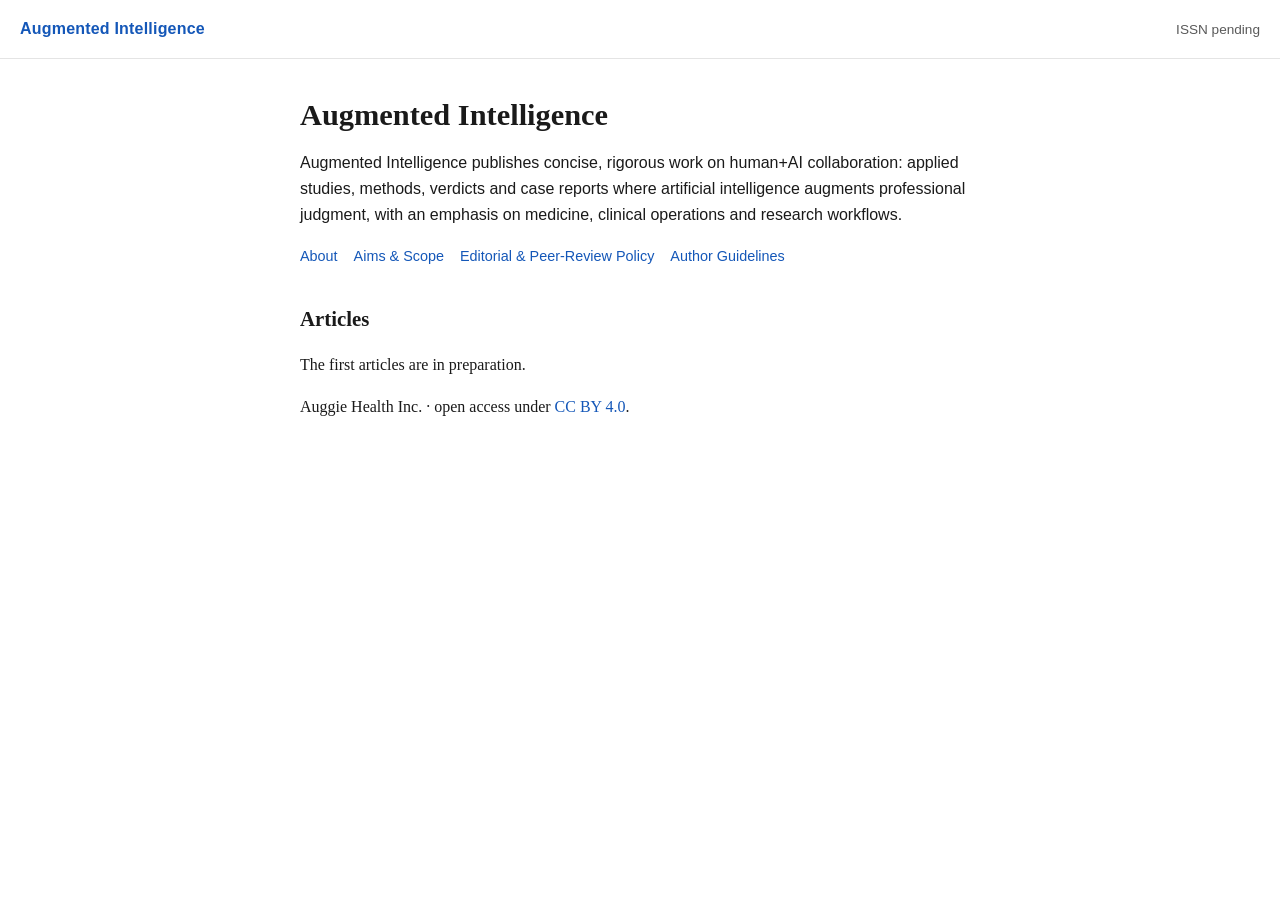
==== index.html @ 5a46a071 "feat: publish journal shell (homepage + policy pages) Co-Authored-By: Claude Opus 4.8 <noreply@anthr" ====
<!doctype html>
<html lang="en">
<head>
<meta charset="utf-8">
<meta name="viewport" content="width=device-width, initial-scale=1">
<title>Augmented Intelligence</title>
<link rel="stylesheet" href="/assets/style.css">
</head>
<body>
<header class="site">
  <a href="/">Augmented Intelligence</a>
  <span class="issn">ISSN pending</span>
</header>
<main class="home">
  <h1>Augmented Intelligence</h1>
  <p class="tagline">Augmented Intelligence publishes concise, rigorous work on human+AI collaboration: applied studies, methods, verdicts and case reports where artificial intelligence augments professional judgment, with an emphasis on medicine, clinical operations and research workflows.</p>
  <nav class="pages">
    <a href="/about.html">About</a>
    <a href="/aims-and-scope.html">Aims &amp; Scope</a>
    <a href="/editorial-policy.html">Editorial &amp; Peer-Review Policy</a>
    <a href="/author-guidelines.html">Author Guidelines</a>
  </nav>
  <section class="issue">
    <h2>Articles</h2>
    
    <p class="forthcoming">The first articles are in preparation.</p>
    
  </section>
  <footer class="site-footer">
    <p>Auggie Health Inc. · open access under
      <a href="https://creativecommons.org/licenses/by/4.0/">CC BY 4.0</a>.</p>
  </footer>
</main>
</body>
</html>
---- assets/style.css ----
:root{--ink:#1a1a1a;--muted:#5a5a5a;--rule:#e4e4e4;--link:#1457b8;--bg:#fff}
*{box-sizing:border-box}
body{margin:0;background:var(--bg);color:var(--ink);
  font:16px/1.65 Georgia,"Times New Roman",serif;-webkit-font-smoothing:antialiased}
a{color:var(--link);text-decoration:none}a:hover{text-decoration:underline}
header.site{display:flex;justify-content:space-between;align-items:baseline;
  gap:1rem;padding:1rem 1.25rem;border-bottom:1px solid var(--rule);
  font-family:-apple-system,Segoe UI,Roboto,sans-serif}
header.site a{font-weight:700;letter-spacing:.2px}
header.site .issn{color:var(--muted);font-size:.85rem}
main{max-width:720px;margin:0 auto;padding:1.5rem 1.25rem 4rem}
h1{font-size:1.9rem;line-height:1.25;margin:.4em 0 .3em}
h2{font-size:1.3rem;margin:1.6em 0 .4em}
.type,.tagline,.byline,.meta,.authors{font-family:-apple-system,Segoe UI,Roboto,sans-serif}
.type{text-transform:uppercase;letter-spacing:.08em;font-size:.72rem;color:var(--muted);margin:0}
.authors{font-size:1.02rem;color:var(--ink);margin:.2em 0}
.meta,.actions{font-size:.9rem;color:var(--muted)}
.abstract{background:#f7f7f5;border:1px solid var(--rule);border-radius:8px;padding:1rem 1.2rem}
.article-footer{margin-top:2.5rem;padding-top:1rem;border-top:1px solid var(--rule);
  font-size:.85rem;color:var(--muted);font-family:-apple-system,Segoe UI,Roboto,sans-serif}
ul.articles{list-style:none;padding:0}
ul.articles li{padding:.6rem 0;border-bottom:1px solid var(--rule)}
ul.articles .byline{display:block;font-size:.82rem;color:var(--muted)}
nav.pages{display:flex;flex-wrap:wrap;gap:1rem;font-family:-apple-system,Segoe UI,Roboto,sans-serif;
  font-size:.9rem;margin:1rem 0 2rem}
@media (max-width:480px){main{padding:1rem}h1{font-size:1.55rem}}
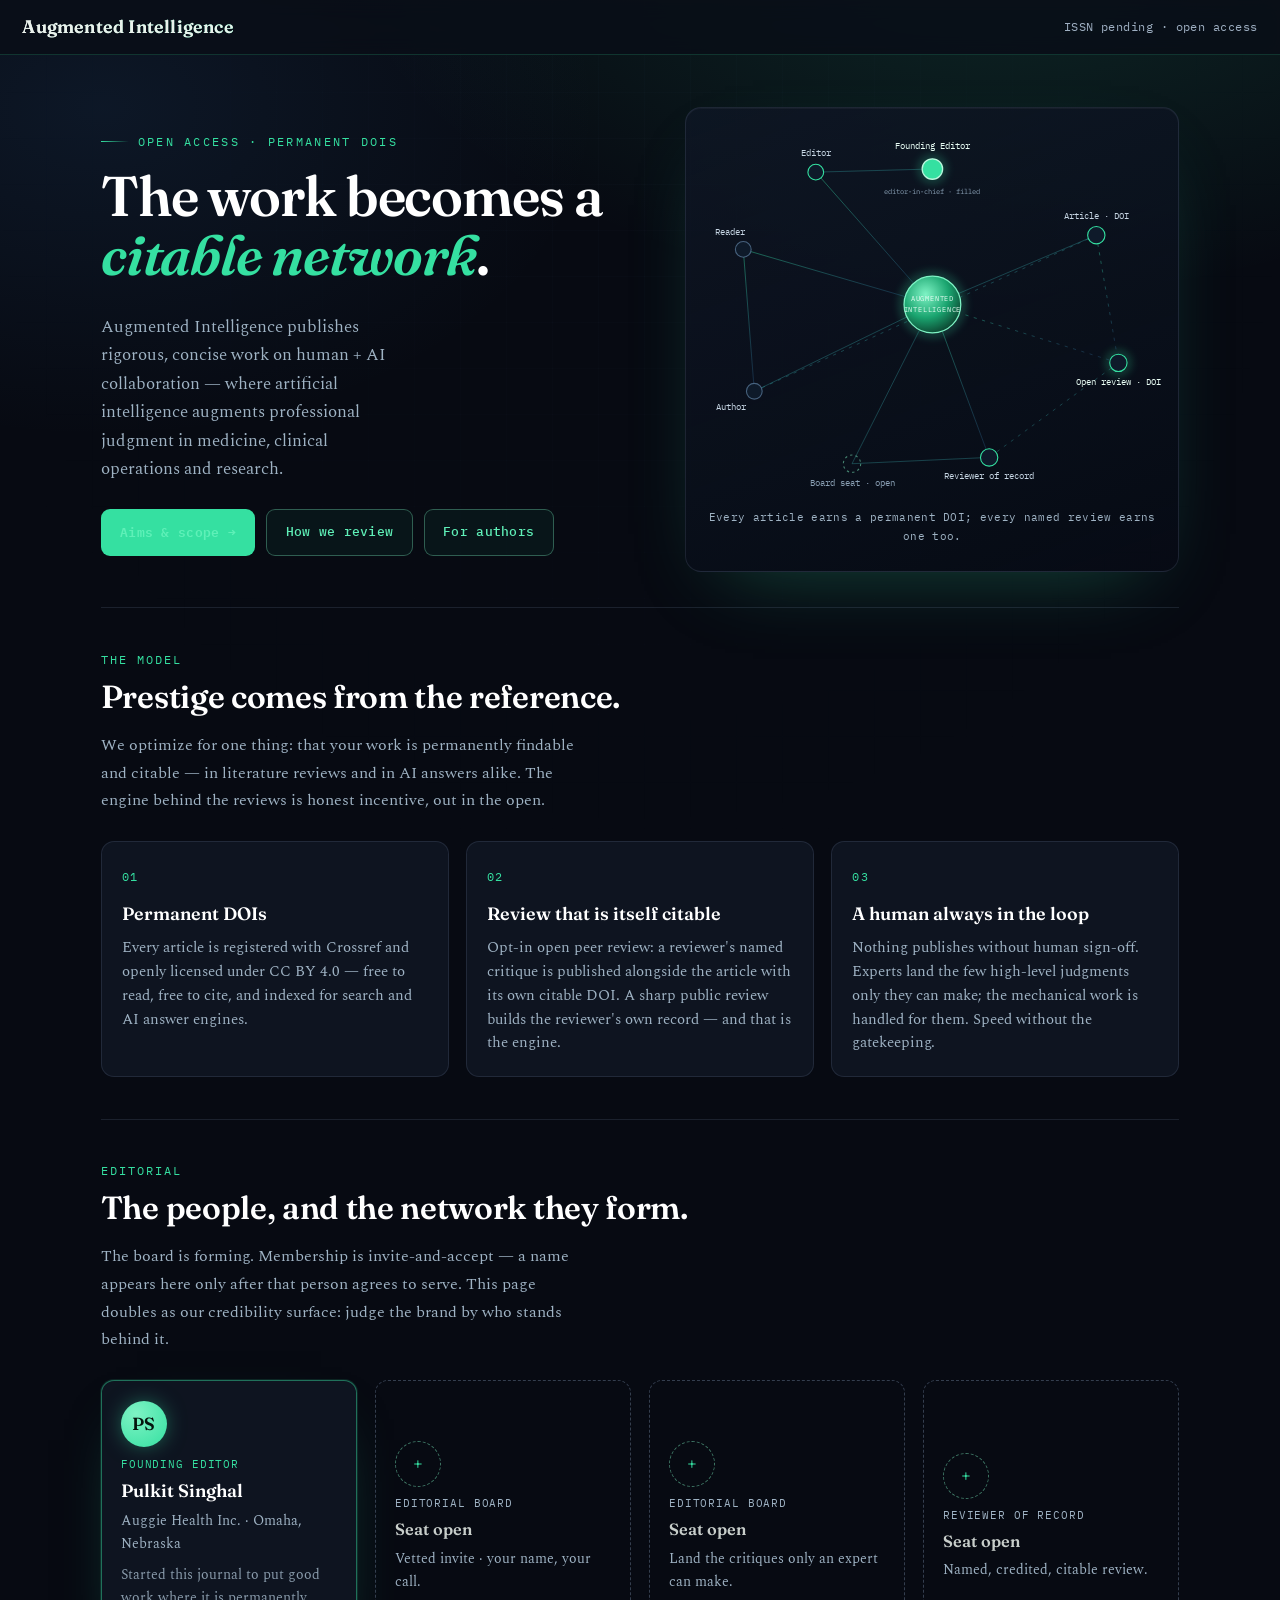
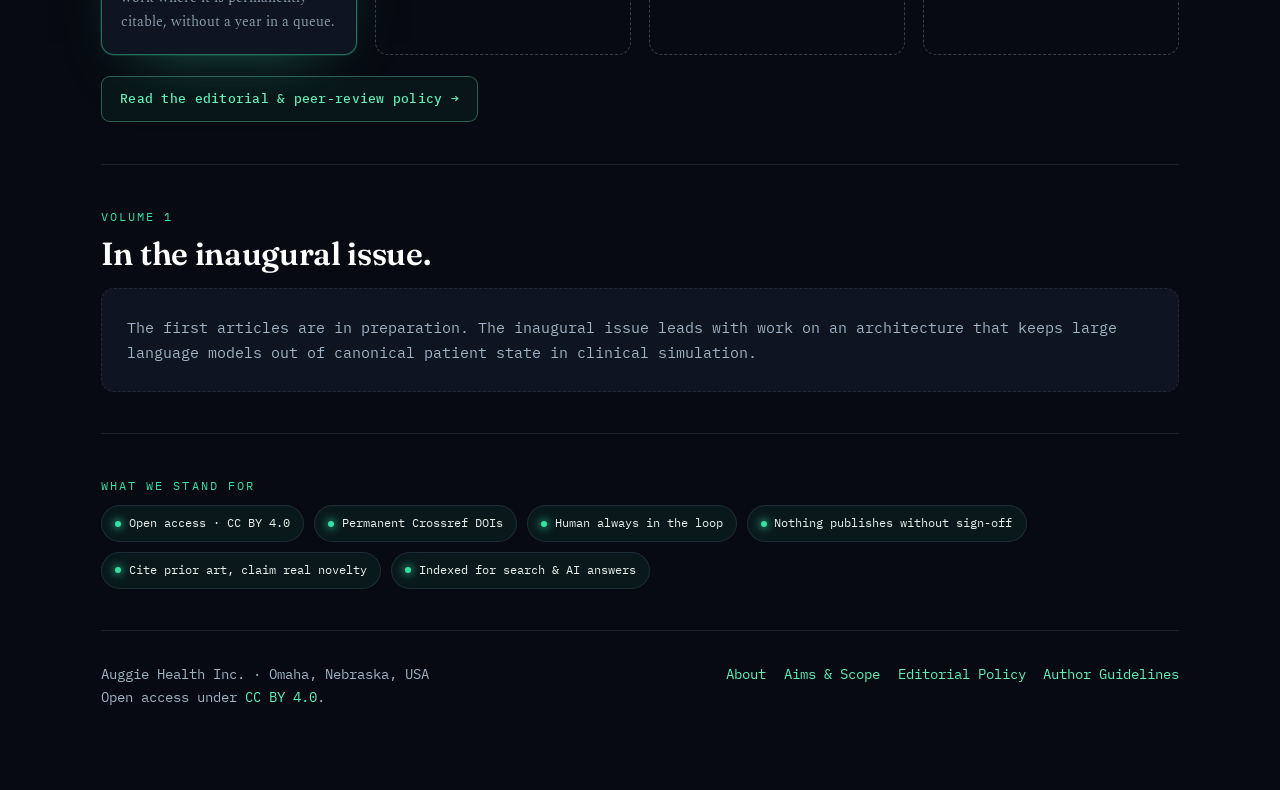
==== commit b8a0f20e: "feat(site): redesign landing with networked "neo" theme Dark, networked landing: hero + animated SVG" ====
--- a/index.html
+++ b/index.html
@@ -3,33 +3,242 @@
 <head>
 <meta charset="utf-8">
 <meta name="viewport" content="width=device-width, initial-scale=1">
-<title>Augmented Intelligence</title>
+<title>Augmented Intelligence — a journal for human + AI collaboration</title>
+<meta name="description" content="Augmented Intelligence: concise, rigorous, open-access work on how AI augments professional judgment in medicine, clinical operations and research. Permanent DOIs, open access (CC BY 4.0), a human always in the loop.">
+<link rel="canonical" href="https://auggie-health-inc.github.io/">
+
+<!-- OpenGraph / Twitter (launch is LinkedIn-first) -->
+<meta property="og:type" content="website">
+<meta property="og:site_name" content="Augmented Intelligence">
+<meta property="og:title" content="Augmented Intelligence — a journal for human + AI collaboration">
+<meta property="og:description" content="Rigorous, open-access work on human+AI collaboration. Permanent DOIs. Open peer review that is itself citable. A human always in the loop.">
+<meta property="og:url" content="https://auggie-health-inc.github.io/">
+<meta property="og:image" content="https://auggie-health-inc.github.io/assets/og-card.png">
+<meta name="twitter:card" content="summary_large_image">
+<meta name="twitter:title" content="Augmented Intelligence">
+<meta name="twitter:description" content="A journal for human + AI collaboration. Permanent DOIs, open access, open citable review.">
+<meta name="twitter:image" content="https://auggie-health-inc.github.io/assets/og-card.png">
+
+<script type="application/ld+json">
+{
+  "@context": "https://schema.org",
+  "@type": "WebSite",
+  "name": "Augmented Intelligence",
+  "url": "https://auggie-health-inc.github.io/",
+  "inLanguage": "en",
+  "publisher": {
+    "@type": "Organization",
+    "name": "Auggie Health Inc.",
+    "location": {"@type": "Place", "name": "Omaha, Nebraska, USA"}
+  },
+  "about": "Human and AI collaboration in medicine, clinical operations and research",
+  "mainEntity": {
+    "@type": "Periodical",
+    "name": "Augmented Intelligence",
+    "alternateName": "Augment. Intell.",
+    "publisher": {"@type": "Organization", "name": "Auggie Health Inc."},
+    "inLanguage": "en",
+    "license": "https://creativecommons.org/licenses/by/4.0/"
+  }
+}
+</script>
+
+<link rel="preconnect" href="https://fonts.googleapis.com">
+<link rel="preconnect" href="https://fonts.gstatic.com" crossorigin>
 <link rel="stylesheet" href="/assets/style.css">
 </head>
-<body>
+<body class="neo">
 <header class="site">
-  <a href="/">Augmented Intelligence</a>
-  <span class="issn">ISSN pending</span>
+  <a href="/" class="brand">Augmented Intelligence</a>
+  <span class="issn">ISSN pending · open access</span>
 </header>
+
 <main class="home">
-  <h1>Augmented Intelligence</h1>
-  <p class="tagline">Augmented Intelligence publishes concise, rigorous work on human+AI collaboration: applied studies, methods, verdicts and case reports where artificial intelligence augments professional judgment, with an emphasis on medicine, clinical operations and research workflows.</p>
-  <nav class="pages">
-    <a href="/about.html">About</a>
-    <a href="/aims-and-scope.html">Aims &amp; Scope</a>
-    <a href="/editorial-policy.html">Editorial &amp; Peer-Review Policy</a>
-    <a href="/author-guidelines.html">Author Guidelines</a>
-  </nav>
-  <section class="issue">
-    <h2>Articles</h2>
+
+  <!-- HERO -->
+  <section class="hero">
+    <div class="hero-copy">
+      <p class="kicker">Open access · permanent DOIs</p>
+      <h1>The work becomes a <em>citable network</em>.</h1>
+      <p class="lede">Augmented Intelligence publishes rigorous, concise work on human + AI collaboration — where artificial intelligence augments professional judgment in medicine, clinical operations and research.</p>
+      <div class="cta-row">
+        <a class="btn btn-primary" href="/aims-and-scope.html">Aims &amp; scope →</a>
+        <a class="btn btn-ghost" href="/editorial-policy.html">How we review</a>
+        <a class="btn btn-ghost" href="/author-guidelines.html">For authors</a>
+      </div>
+    </div>
+
+    <div class="graph-wrap">
+      <svg viewBox="0 0 600 480" role="img" aria-labelledby="gt gd" preserveAspectRatio="xMidYMid meet">
+        <title id="gt">The journal as a citable network</title>
+        <desc id="gd">A central journal node connects authors, editors, readers, articles with permanent DOIs, and named open reviews that are themselves citable. The editor-in-chief seat is filled; editorial board seats are open.</desc>
+        <defs>
+          <radialGradient id="hubGrad" cx="38%" cy="32%" r="75%">
+            <stop offset="0%" stop-color="#7ef3c4"/>
+            <stop offset="55%" stop-color="#1aa46f"/>
+            <stop offset="100%" stop-color="#0b3b2a"/>
+          </radialGradient>
+          <linearGradient id="edgeGrad" x1="0" y1="0" x2="1" y2="1">
+            <stop offset="0%" stop-color="#35e0a1" stop-opacity=".9"/>
+            <stop offset="100%" stop-color="#3878bd" stop-opacity=".5"/>
+          </linearGradient>
+          <filter id="soft" x="-60%" y="-60%" width="220%" height="220%">
+            <feGaussianBlur stdDeviation="5"/>
+          </filter>
+        </defs>
+
+        <!-- edges -->
+        <g>
+          <path class="net-edge" d="M300,238 L300,66"/>
+          <path class="net-edge" d="M300,238 L152,70"/>
+          <path class="net-edge" d="M300,238 L60,168"/>
+          <path class="net-edge" d="M300,238 L74,348"/>
+          <path class="net-edge" d="M300,238 L198,440"/>
+          <path class="net-edge" d="M300,238 L372,432"/>
+          <path class="net-edge flow" d="M300,238 L536,312"/>
+          <path class="net-edge" d="M300,238 L508,150"/>
+          <!-- cross links -->
+          <path class="net-edge" d="M152,70 L300,66"/>
+          <path class="net-edge" d="M60,168 L74,348"/>
+          <path class="net-edge flow" d="M74,348 L508,150"/>
+          <path class="net-edge flow" d="M508,150 L536,312"/>
+          <path class="net-edge flow" d="M536,312 L372,432"/>
+          <path class="net-edge" d="M372,432 L198,440"/>
+        </g>
+
+        <!-- halos -->
+        <circle class="net-halo" cx="300" cy="238" r="44" filter="url(#soft)"/>
+        <circle class="net-halo" cx="300" cy="66" r="20" filter="url(#soft)"/>
+        <circle class="net-halo" cx="536" cy="312" r="18" filter="url(#soft)"/>
+
+        <!-- nodes -->
+        <circle class="net-hub" cx="300" cy="238" r="36"/>
+        <text class="net-label key" x="300" y="234" text-anchor="middle" style="font-size:8.5px;letter-spacing:.12em">AUGMENTED</text>
+        <text class="net-label key" x="300" y="247" text-anchor="middle" style="font-size:8.5px;letter-spacing:.12em">INTELLIGENCE</text>
+
+        <circle class="net-lead" cx="300" cy="66" r="13"/>
+        <text class="net-label key" x="300" y="40" text-anchor="middle">Founding Editor</text>
+        <text class="net-sub" x="300" y="98" text-anchor="middle">editor-in-chief · filled</text>
+
+        <circle class="net-node" cx="152" cy="70" r="10"/>
+        <text class="net-label" x="152" y="50" text-anchor="middle">Editor</text>
+
+        <circle class="net-node dim" cx="60" cy="168" r="10"/>
+        <text class="net-label" x="24" y="150">Reader</text>
+
+        <circle class="net-node dim" cx="74" cy="348" r="10"/>
+        <text class="net-label" x="26" y="372">Author</text>
+
+        <circle class="net-node" cx="508" cy="150" r="11"/>
+        <text class="net-label" x="508" y="130" text-anchor="middle">Article · DOI</text>
+
+        <circle class="net-node" cx="536" cy="312" r="11"/>
+        <text class="net-label key" x="536" y="340" text-anchor="middle">Open review · DOI</text>
+
+        <circle class="net-node" cx="372" cy="432" r="11"/>
+        <text class="net-label" x="372" y="460" text-anchor="middle">Reviewer of record</text>
+
+        <circle class="net-node open" cx="198" cy="440" r="11"/>
+        <text class="net-label" x="198" y="468" text-anchor="middle" style="fill:#8aa0b5">Board seat · open</text>
+      </svg>
+      <p class="graph-cap">Every article earns a permanent DOI; every named review earns one too.</p>
+    </div>
+  </section>
+
+  <!-- MODEL -->
+  <section class="band">
+    <p class="eyebrow">The model</p>
+    <h2>Prestige comes from the reference.</h2>
+    <p class="sub">We optimize for one thing: that your work is permanently findable and citable — in literature reviews and in AI answers alike. The engine behind the reviews is honest incentive, out in the open.</p>
+    <div class="feature-grid">
+      <div class="feature">
+        <span class="fnum">01</span>
+        <h3>Permanent DOIs</h3>
+        <p>Every article is registered with Crossref and openly licensed under CC BY 4.0 — free to read, free to cite, and indexed for search and AI answer engines.</p>
+      </div>
+      <div class="feature">
+        <span class="fnum">02</span>
+        <h3>Review that is itself citable</h3>
+        <p>Opt-in open peer review: a reviewer's named critique is published alongside the article with its own citable DOI. A sharp public review builds the reviewer's own record — and that is the engine.</p>
+      </div>
+      <div class="feature">
+        <span class="fnum">03</span>
+        <h3>A human always in the loop</h3>
+        <p>Nothing publishes without human sign-off. Experts land the few high-level judgments only they can make; the mechanical work is handled for them. Speed without the gatekeeping.</p>
+      </div>
+    </div>
+  </section>
+
+  <!-- PEOPLE -->
+  <section class="band">
+    <p class="eyebrow">Editorial</p>
+    <h2>The people, and the network they form.</h2>
+    <p class="sub">The board is forming. Membership is invite-and-accept — a name appears here only after that person agrees to serve. This page doubles as our credibility surface: judge the brand by who stands behind it.</p>
+    <div class="people-grid">
+      <div class="person lead">
+        <div class="avatar">PS</div>
+        <span class="role">Founding Editor</span>
+        <span class="name">Pulkit Singhal</span>
+        <p class="aff">Auggie Health Inc. · Omaha, Nebraska</p>
+        <p class="aff" style="opacity:.85">Started this journal to put good work where it is permanently citable, without a year in a queue.</p>
+      </div>
+      <div class="person seat">
+        <div class="avatar">+</div>
+        <span class="role">Editorial board</span>
+        <span class="name">Seat open</span>
+        <p class="aff">Vetted invite · your name, your call.</p>
+      </div>
+      <div class="person seat">
+        <div class="avatar">+</div>
+        <span class="role">Editorial board</span>
+        <span class="name">Seat open</span>
+        <p class="aff">Land the critiques only an expert can make.</p>
+      </div>
+      <div class="person seat">
+        <div class="avatar">+</div>
+        <span class="role">Reviewer of record</span>
+        <span class="name">Seat open</span>
+        <p class="aff">Named, credited, citable review.</p>
+      </div>
+    </div>
+    <div class="cta-row" style="margin-top:1.3rem">
+      <a class="btn btn-ghost" href="/editorial-policy.html">Read the editorial &amp; peer-review policy →</a>
+    </div>
+  </section>
+
+  <!-- ARTICLES -->
+  <section class="band">
+    <p class="eyebrow">Volume 1</p>
+    <h2>In the inaugural issue.</h2>
     
-    <p class="forthcoming">The first articles are in preparation.</p>
+    <div class="forthcoming">The first articles are in preparation. The inaugural issue leads with work on an architecture that keeps large language models out of canonical patient state in clinical simulation.</div>
     
   </section>
+
+  <!-- PRINCIPLES -->
+  <section class="band">
+    <p class="eyebrow">What we stand for</p>
+    <div class="principles">
+      <span class="chip">Open access · CC BY 4.0</span>
+      <span class="chip">Permanent Crossref DOIs</span>
+      <span class="chip">Human always in the loop</span>
+      <span class="chip">Nothing publishes without sign-off</span>
+      <span class="chip">Cite prior art, claim real novelty</span>
+      <span class="chip">Indexed for search &amp; AI answers</span>
+    </div>
+  </section>
+
   <footer class="site-footer">
-    <p>Auggie Health Inc. · open access under
-      <a href="https://creativecommons.org/licenses/by/4.0/">CC BY 4.0</a>.</p>
+    <div>Auggie Health Inc. · Omaha, Nebraska, USA<br>
+      Open access under <a href="https://creativecommons.org/licenses/by/4.0/">CC BY 4.0</a>.</div>
+    <nav class="fnav">
+      <a href="/about.html">About</a>
+      <a href="/aims-and-scope.html">Aims &amp; Scope</a>
+      <a href="/editorial-policy.html">Editorial Policy</a>
+      <a href="/author-guidelines.html">Author Guidelines</a>
+    </nav>
   </footer>
+
 </main>
 </body>
 </html>
--- a/assets/style.css
+++ b/assets/style.css
@@ -1,26 +1,221 @@
-:root{--ink:#1a1a1a;--muted:#5a5a5a;--rule:#e4e4e4;--link:#1457b8;--bg:#fff}
+@import url('https://fonts.googleapis.com/css2?family=Fraunces:opsz,wght@9..144,400;9..144,500;9..144,600;9..144,700&family=IBM+Plex+Mono:wght@400;500;600&family=Spectral:wght@400;500;600&display=swap');
+
+/* ============================================================
+   Augmented Intelligence — design system
+   Light, highly readable theme for articles & policy pages.
+   body.neo switches the landing to the dark "networked" theme.
+   ============================================================ */
+
+:root{
+  --ink:#141b26;          /* primary reading ink (light pages) */
+  --muted:#5b6676;        /* secondary ink */
+  --rule:#e4e7ec;         /* hairlines */
+  --bg:#ffffff;           /* page surface */
+  --surface:#f7f8fa;      /* raised panels */
+  --link:#0b7a53;         /* emerald, AA on white */
+  --link-hover:#095c3f;
+  --accent:#0f9d63;       /* brand emerald */
+  --accent-ink:#06140e;
+  /* brand bar is dark on every page for a consistent anchor */
+  --bar-bg:#0a0e17;
+  --bar-ink:#eaf1ec;
+  --bar-accent:#35e0a1;
+  --serif:"Spectral",Georgia,"Times New Roman",serif;
+  --display:"Fraunces",Georgia,serif;
+  --mono:"IBM Plex Mono",ui-monospace,SFMono-Regular,Menlo,monospace;
+  --maxw:760px;
+}
+
 *{box-sizing:border-box}
+html{-webkit-text-size-adjust:100%}
 body{margin:0;background:var(--bg);color:var(--ink);
-  font:16px/1.65 Georgia,"Times New Roman",serif;-webkit-font-smoothing:antialiased}
-a{color:var(--link);text-decoration:none}a:hover{text-decoration:underline}
-header.site{display:flex;justify-content:space-between;align-items:baseline;
-  gap:1rem;padding:1rem 1.25rem;border-bottom:1px solid var(--rule);
-  font-family:-apple-system,Segoe UI,Roboto,sans-serif}
-header.site a{font-weight:700;letter-spacing:.2px}
-header.site .issn{color:var(--muted);font-size:.85rem}
-main{max-width:720px;margin:0 auto;padding:1.5rem 1.25rem 4rem}
-h1{font-size:1.9rem;line-height:1.25;margin:.4em 0 .3em}
-h2{font-size:1.3rem;margin:1.6em 0 .4em}
-.type,.tagline,.byline,.meta,.authors{font-family:-apple-system,Segoe UI,Roboto,sans-serif}
-.type{text-transform:uppercase;letter-spacing:.08em;font-size:.72rem;color:var(--muted);margin:0}
-.authors{font-size:1.02rem;color:var(--ink);margin:.2em 0}
-.meta,.actions{font-size:.9rem;color:var(--muted)}
-.abstract{background:#f7f7f5;border:1px solid var(--rule);border-radius:8px;padding:1rem 1.2rem}
-.article-footer{margin-top:2.5rem;padding-top:1rem;border-top:1px solid var(--rule);
-  font-size:.85rem;color:var(--muted);font-family:-apple-system,Segoe UI,Roboto,sans-serif}
+  font:1.0625rem/1.7 var(--serif);-webkit-font-smoothing:antialiased;text-rendering:optimizeLegibility}
+a{color:var(--link);text-decoration:none}
+a:hover{color:var(--link-hover);text-decoration:underline;text-underline-offset:2px}
+
+/* ---- Brand bar (all pages) ---- */
+header.site{position:sticky;top:0;z-index:20;display:flex;justify-content:space-between;
+  align-items:center;gap:1rem;padding:.75rem 1.4rem;
+  background:color-mix(in srgb,var(--bar-bg) 88%,transparent);
+  backdrop-filter:saturate(1.3) blur(10px);
+  border-bottom:1px solid rgba(53,224,161,.18)}
+header.site a.brand,header.site>a:first-child{
+  font-family:var(--display);font-weight:600;font-size:1.12rem;letter-spacing:.2px;
+  color:var(--bar-ink);text-decoration:none;
+  background:linear-gradient(92deg,var(--bar-ink),var(--bar-accent));
+  -webkit-background-clip:text;background-clip:text}
+header.site a:first-child:hover{text-decoration:none;filter:brightness(1.12)}
+header.site .issn{color:#9fb0c3;font-size:.72rem;font-family:var(--mono);letter-spacing:.04em}
+
+/* ---- Readable content (article / policy pages) ---- */
+main{max-width:var(--maxw);margin:0 auto;padding:2rem 1.3rem 5rem}
+h1{font-family:var(--display);font-weight:600;font-size:2rem;line-height:1.18;
+  letter-spacing:-.01em;margin:.3em 0 .45em}
+h2{font-family:var(--display);font-weight:600;font-size:1.32rem;line-height:1.25;margin:1.9em 0 .5em}
+h3{font-family:var(--display);font-weight:600;font-size:1.08rem;margin:1.6em 0 .4em}
+p{margin:.75em 0}
+.type,.tagline,.byline,.meta,.authors,.actions{font-family:var(--mono)}
+.type{text-transform:uppercase;letter-spacing:.14em;font-size:.68rem;color:var(--accent);margin:0 0 .3em;font-weight:600}
+.authors{font-family:var(--serif);font-size:1.08rem;color:var(--ink);margin:.2em 0}
+.meta,.actions{font-size:.82rem;color:var(--muted)}
+.abstract{background:var(--surface);border:1px solid var(--rule);border-left:3px solid var(--accent);
+  border-radius:10px;padding:1.1rem 1.3rem;margin:1.4rem 0}
+.abstract h2{margin-top:.1em;font-size:1.05rem}
+.body :is(h2,h3){scroll-margin-top:5rem}
+.implementation{background:var(--surface);border:1px solid var(--rule);border-radius:10px;padding:1.1rem 1.3rem;margin:2rem 0}
+.article-footer{margin-top:2.6rem;padding-top:1.1rem;border-top:1px solid var(--rule);
+  font-size:.84rem;color:var(--muted);font-family:var(--mono);line-height:1.6}
+.article-footer strong{color:var(--ink)}
 ul.articles{list-style:none;padding:0}
-ul.articles li{padding:.6rem 0;border-bottom:1px solid var(--rule)}
-ul.articles .byline{display:block;font-size:.82rem;color:var(--muted)}
-nav.pages{display:flex;flex-wrap:wrap;gap:1rem;font-family:-apple-system,Segoe UI,Roboto,sans-serif;
-  font-size:.9rem;margin:1rem 0 2rem}
-@media (max-width:480px){main{padding:1rem}h1{font-size:1.55rem}}
+ul.articles li{padding:.7rem 0;border-bottom:1px solid var(--rule)}
+ul.articles .byline{display:block;font-size:.78rem;color:var(--muted);margin-top:.2em}
+
+/* nav on policy pages */
+nav.pages{display:flex;flex-wrap:wrap;gap:1.1rem;font-family:var(--mono);font-size:.82rem;margin:1.6rem 0 2rem}
+main.page nav.pages,main.page .site-footer{margin-top:2.4rem}
+.site-footer{margin-top:2.6rem;padding-top:1.1rem;border-top:1px solid var(--rule);
+  font-size:.85rem;color:var(--muted);font-family:var(--mono)}
+
+/* ============================================================
+   body.neo — the dark networked landing
+   ============================================================ */
+body.neo{
+  --ink:#eaf1ec;--muted:#9fb3c4;--rule:rgba(120,140,170,.18);
+  --bg:#070a12;--surface:#0e1420;--link:#5ff0b8;--link-hover:#8ff6cd;
+  --accent:#35e0a1;--accent-ink:#04130c;
+  background:
+    radial-gradient(1100px 620px at 78% -8%,rgba(53,224,161,.14),transparent 60%),
+    radial-gradient(900px 600px at 8% 12%,rgba(56,120,189,.12),transparent 55%),
+    var(--bg);
+  background-attachment:fixed;color:var(--ink)}
+body.neo a{color:var(--link)}
+body.neo a:hover{color:var(--link-hover)}
+body.neo main.home{max-width:1120px;padding:0 1.3rem 5rem}
+
+/* faint constellation grid behind everything */
+body.neo::before{content:"";position:fixed;inset:0;z-index:-1;pointer-events:none;opacity:.5;
+  background-image:
+    linear-gradient(rgba(120,150,190,.05) 1px,transparent 1px),
+    linear-gradient(90deg,rgba(120,150,190,.05) 1px,transparent 1px);
+  background-size:46px 46px;mask-image:radial-gradient(circle at 50% 20%,#000,transparent 75%)}
+
+/* ---- hero ---- */
+.hero{display:grid;grid-template-columns:1.05fr .95fr;gap:2.4rem;align-items:center;
+  padding:3.2rem 0 2.2rem}
+.kicker{font-family:var(--mono);font-size:.72rem;letter-spacing:.2em;text-transform:uppercase;
+  color:var(--accent);display:inline-flex;align-items:center;gap:.55rem;margin:0 0 1rem}
+.kicker::before{content:"";width:28px;height:1px;background:linear-gradient(90deg,var(--accent),transparent)}
+.hero h1{font-family:var(--display);font-weight:600;font-size:clamp(2.3rem,4.6vw,3.5rem);
+  line-height:1.05;letter-spacing:-.02em;margin:0 0 .5em;color:#fff}
+.hero h1 em{font-style:italic;color:var(--accent)}
+.hero .lede{font-size:1.08rem;line-height:1.65;color:var(--muted);max-width:34ch;margin:0 0 1.6rem}
+.cta-row{display:flex;flex-wrap:wrap;gap:.7rem}
+.btn{display:inline-flex;align-items:center;gap:.5rem;font-family:var(--mono);font-size:.82rem;
+  font-weight:500;letter-spacing:.02em;padding:.7rem 1.15rem;border-radius:9px;
+  border:1px solid transparent;cursor:pointer;transition:.18s ease}
+.btn-primary{background:var(--accent);color:var(--accent-ink);font-weight:600;
+  box-shadow:0 0 0 0 rgba(53,224,161,.5)}
+.btn-primary:hover{text-decoration:none;filter:brightness(1.08);
+  box-shadow:0 8px 30px -8px rgba(53,224,161,.6)}
+.btn-ghost{border-color:rgba(120,230,185,.35);color:var(--ink);background:rgba(53,224,161,.05)}
+.btn-ghost:hover{text-decoration:none;border-color:var(--accent);background:rgba(53,224,161,.1);color:#fff}
+
+/* graph panel */
+.graph-wrap{position:relative;border:1px solid var(--rule);border-radius:16px;
+  background:linear-gradient(160deg,rgba(14,22,36,.9),rgba(7,12,22,.7));
+  box-shadow:inset 0 1px 0 rgba(255,255,255,.04),0 30px 80px -40px rgba(53,224,161,.35);
+  padding:.6rem}
+.graph-wrap svg{display:block;width:100%;height:auto}
+.graph-cap{font-family:var(--mono);font-size:.68rem;color:var(--muted);letter-spacing:.03em;
+  text-align:center;padding:.3rem 0 .5rem}
+
+/* ---- generic band ---- */
+.band{padding:2.6rem 0;border-top:1px solid var(--rule)}
+.band>.eyebrow{font-family:var(--mono);font-size:.72rem;letter-spacing:.18em;text-transform:uppercase;
+  color:var(--accent);margin:0 0 .6rem}
+.band h2{font-family:var(--display);font-weight:600;font-size:clamp(1.5rem,2.6vw,2rem);
+  line-height:1.15;letter-spacing:-.01em;margin:0 0 .5em;color:#fff}
+.band .sub{color:var(--muted);max-width:60ch;margin:0 0 1.6rem;font-size:1.02rem}
+
+/* feature grid (the citable-network model) */
+.feature-grid{display:grid;grid-template-columns:repeat(3,1fr);gap:1.1rem}
+.feature{background:var(--surface);border:1px solid var(--rule);border-radius:13px;padding:1.3rem 1.25rem;
+  transition:.2s ease}
+.feature:hover{border-color:rgba(53,224,161,.4);transform:translateY(-2px);
+  box-shadow:0 18px 40px -26px rgba(53,224,161,.5)}
+.feature .fnum{font-family:var(--mono);font-size:.72rem;color:var(--accent);letter-spacing:.1em}
+.feature h3{font-family:var(--display);font-size:1.12rem;margin:.5rem 0 .4rem;color:#fff;font-weight:600}
+.feature p{font-size:.93rem;color:var(--muted);margin:0;line-height:1.6}
+
+/* people */
+.people-grid{display:grid;grid-template-columns:repeat(4,1fr);gap:1.1rem;align-items:stretch}
+.person{background:var(--surface);border:1px solid var(--rule);border-radius:13px;padding:1.3rem 1.2rem;
+  display:flex;flex-direction:column;gap:.45rem}
+.person.lead{border-color:rgba(53,224,161,.45);
+  box-shadow:0 0 0 1px rgba(53,224,161,.12),0 24px 60px -36px rgba(53,224,161,.5)}
+.avatar{width:46px;height:46px;border-radius:50%;display:grid;place-items:center;
+  font-family:var(--display);font-weight:600;font-size:1.1rem;color:var(--accent-ink);
+  background:radial-gradient(circle at 32% 28%,#7ef3c4,var(--accent));
+  box-shadow:0 0 22px -4px rgba(53,224,161,.6)}
+.person .role{font-family:var(--mono);font-size:.68rem;letter-spacing:.08em;text-transform:uppercase;color:var(--accent)}
+.person .name{font-family:var(--display);font-size:1.12rem;color:#fff;font-weight:600;line-height:1.2}
+.person .aff{font-size:.86rem;color:var(--muted);margin:0}
+.person .links{font-family:var(--mono);font-size:.74rem;margin-top:.2rem}
+.seat{border-style:dashed;border-color:rgba(120,140,170,.4);background:transparent;
+  align-items:flex-start;justify-content:center;text-align:left;min-height:150px}
+.seat .avatar{background:transparent;border:1.5px dashed rgba(120,230,185,.5);color:var(--accent);
+  box-shadow:none}
+.seat .role{color:var(--muted)}
+.seat .name{color:var(--ink);opacity:.85;font-size:1.02rem}
+
+/* principles strip */
+.principles{display:flex;flex-wrap:wrap;gap:.6rem;margin-top:.4rem}
+.chip{font-family:var(--mono);font-size:.76rem;color:var(--ink);background:rgba(53,224,161,.07);
+  border:1px solid var(--rule);border-radius:999px;padding:.45rem .85rem;display:inline-flex;gap:.45rem;align-items:center}
+.chip::before{content:"";width:6px;height:6px;border-radius:50%;background:var(--accent);
+  box-shadow:0 0 8px 1px rgba(53,224,161,.8)}
+
+/* forthcoming / articles on landing */
+.forthcoming{background:var(--surface);border:1px dashed var(--rule);border-radius:13px;
+  padding:1.6rem;color:var(--muted);font-family:var(--mono);font-size:.92rem}
+body.neo ul.articles li{border-color:var(--rule)}
+
+/* footer on landing */
+body.neo .site-footer{border-top:1px solid var(--rule);margin-top:0;padding:2rem 0 0;
+  display:flex;flex-wrap:wrap;gap:1rem 2rem;justify-content:space-between;color:var(--muted)}
+body.neo .site-footer a{color:var(--link)}
+body.neo .site-footer .fnav{display:flex;flex-wrap:wrap;gap:1.1rem}
+
+/* ---- SVG network graph marks ---- */
+.net-edge{stroke:url(#edgeGrad);stroke-width:1.1;fill:none;opacity:.55}
+.net-edge.flow{stroke-dasharray:4 7;animation:dash 3.4s linear infinite}
+.net-node{fill:#0e1a2a;stroke:var(--accent);stroke-width:1.4}
+.net-node.dim{stroke:rgba(120,160,200,.55)}
+.net-node.open{fill:transparent;stroke:rgba(120,230,185,.55);stroke-dasharray:3 4}
+.net-hub{fill:url(#hubGrad);stroke:#7ef3c4;stroke-width:1.6}
+.net-lead{fill:var(--accent);stroke:#baf7dd;stroke-width:1.6}
+.net-halo{fill:var(--accent);opacity:.18;animation:pulse 3.6s ease-in-out infinite}
+.net-label{font-family:"IBM Plex Mono",monospace;font-size:11px;fill:#c7d6e4}
+.net-label.key{fill:#eafff6}
+.net-sub{font-family:"IBM Plex Mono",monospace;font-size:9.5px;fill:#8aa0b5}
+@keyframes dash{to{stroke-dashoffset:-44}}
+@keyframes pulse{0%,100%{opacity:.1;transform:scale(.85)}50%{opacity:.26;transform:scale(1.12)}}
+.net-halo{transform-box:fill-box;transform-origin:center}
+
+@media (prefers-reduced-motion:reduce){
+  .net-edge.flow{animation:none}.net-halo{animation:none;opacity:.18}
+}
+
+/* ---- responsive ---- */
+@media (max-width:860px){
+  .hero{grid-template-columns:1fr;gap:1.6rem;padding:2.2rem 0 1.4rem}
+  .graph-wrap{order:2}
+  .feature-grid{grid-template-columns:1fr}
+  .people-grid{grid-template-columns:1fr 1fr}
+}
+@media (max-width:520px){
+  main{padding:1.4rem 1.1rem 4rem}
+  .people-grid{grid-template-columns:1fr}
+  .hero h1{font-size:2.1rem}
+  body.neo .site-footer{flex-direction:column;gap:1rem}
+}
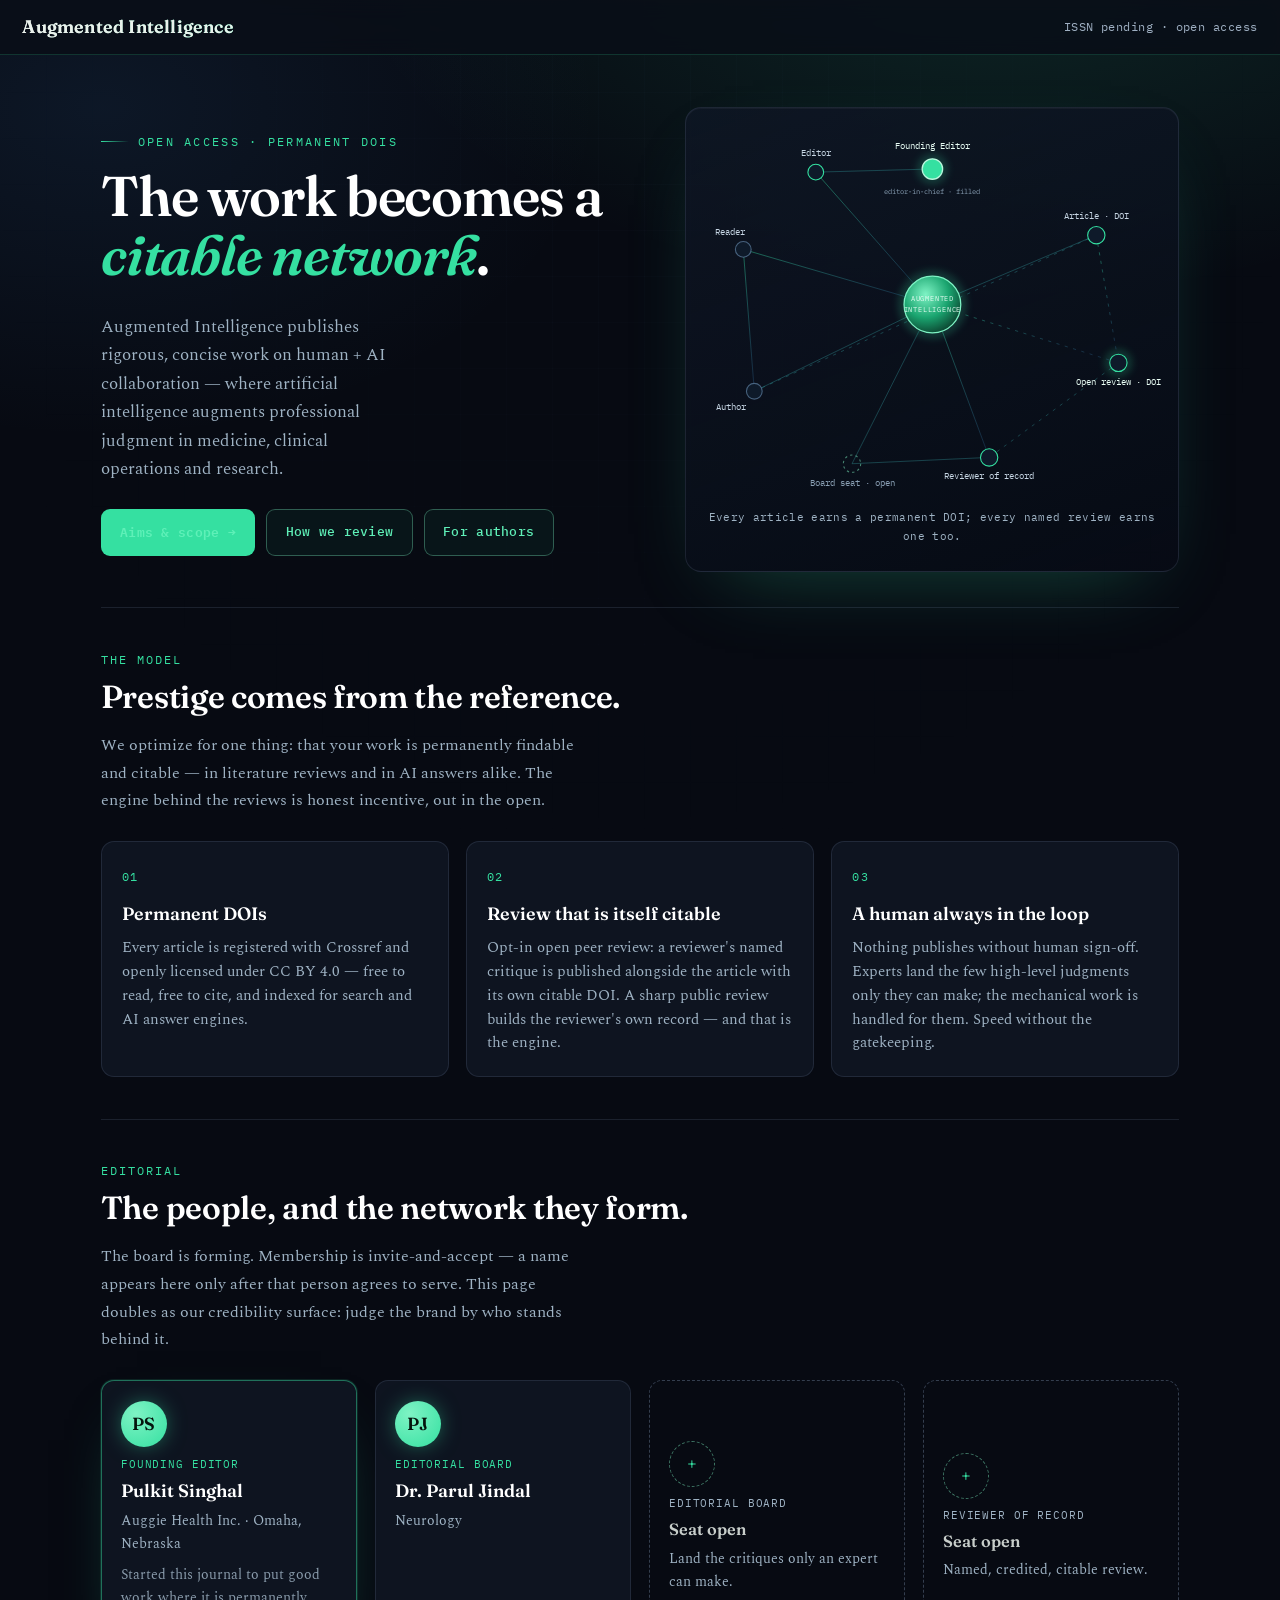
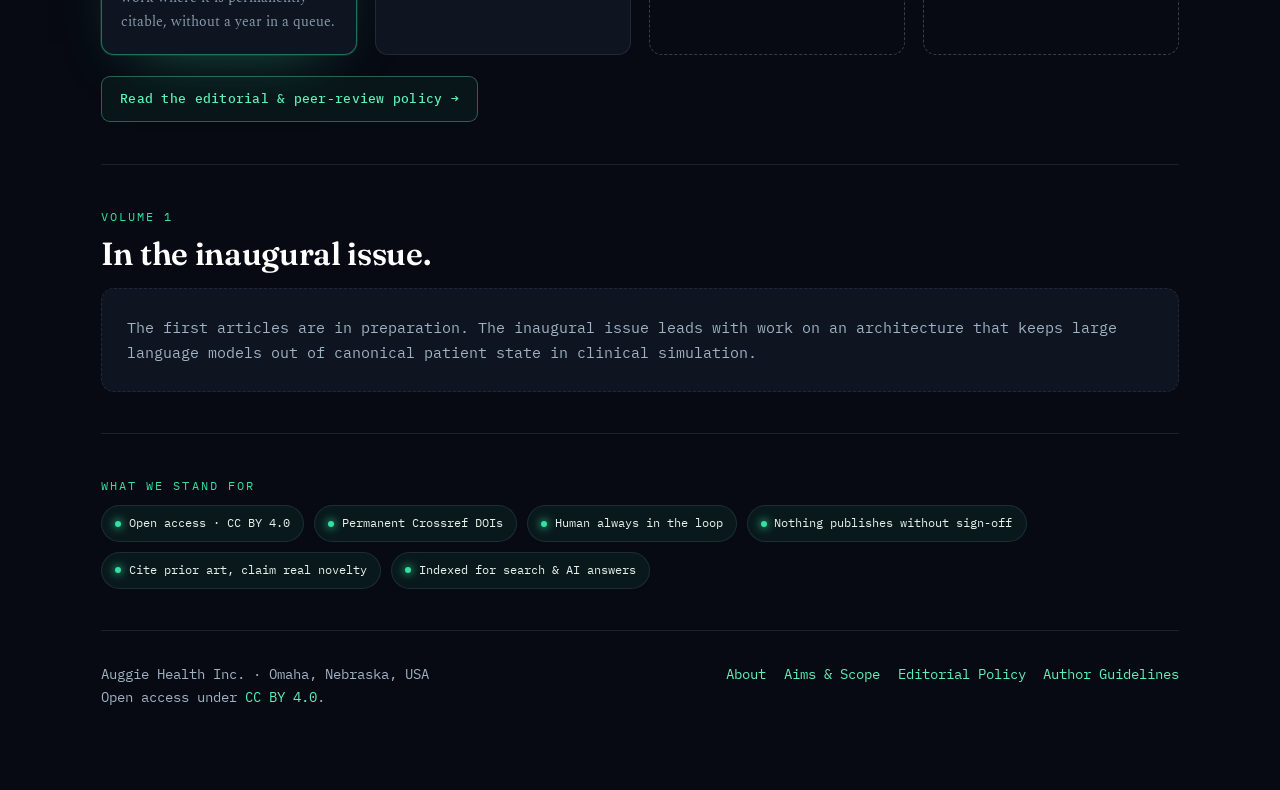
==== commit b4426c98: "fix(site): legible highlight states; add Dr. Parul Jindal to the board Define ::selection (dark ink " ====
--- a/index.html
+++ b/index.html
@@ -182,11 +182,11 @@
         <p class="aff">Auggie Health Inc. · Omaha, Nebraska</p>
         <p class="aff" style="opacity:.85">Started this journal to put good work where it is permanently citable, without a year in a queue.</p>
       </div>
-      <div class="person seat">
-        <div class="avatar">+</div>
-        <span class="role">Editorial board</span>
-        <span class="name">Seat open</span>
-        <p class="aff">Vetted invite · your name, your call.</p>
+      <div class="person">
+        <div class="avatar">PJ</div>
+        <span class="role">Editorial Board</span>
+        <span class="name">Dr. Parul Jindal</span>
+        <p class="aff">Neurology</p>
       </div>
       <div class="person seat">
         <div class="avatar">+</div>
--- a/assets/style.css
+++ b/assets/style.css
@@ -32,6 +32,14 @@
   font:1.0625rem/1.7 var(--serif);-webkit-font-smoothing:antialiased;text-rendering:optimizeLegibility}
 a{color:var(--link);text-decoration:none}
 a:hover{color:var(--link-hover);text-decoration:underline;text-underline-offset:2px}
+
+/* Highlight states kept legible (WCAG AA on both themes).
+   Default (light pages): dark ink on a light-emerald selection. */
+::selection{background:#adeccd;color:#06140e}
+::-moz-selection{background:#adeccd;color:#06140e}
+html{-webkit-tap-highlight-color:transparent}      /* no obscuring tap box on mobile */
+a:focus-visible,.btn:focus-visible,button:focus-visible{
+  outline:2px solid var(--accent);outline-offset:2px;border-radius:4px}
 
 /* ---- Brand bar (all pages) ---- */
 header.site{position:sticky;top:0;z-index:20;display:flex;justify-content:space-between;
@@ -90,6 +98,9 @@
   background-attachment:fixed;color:var(--ink)}
 body.neo a{color:var(--link)}
 body.neo a:hover{color:var(--link-hover)}
+/* dark theme: dark ink on an emerald selection stays readable */
+body.neo ::selection{background:#35e0a1;color:#04130c}
+body.neo ::-moz-selection{background:#35e0a1;color:#04130c}
 body.neo main.home{max-width:1120px;padding:0 1.3rem 5rem}
 
 /* faint constellation grid behind everything */
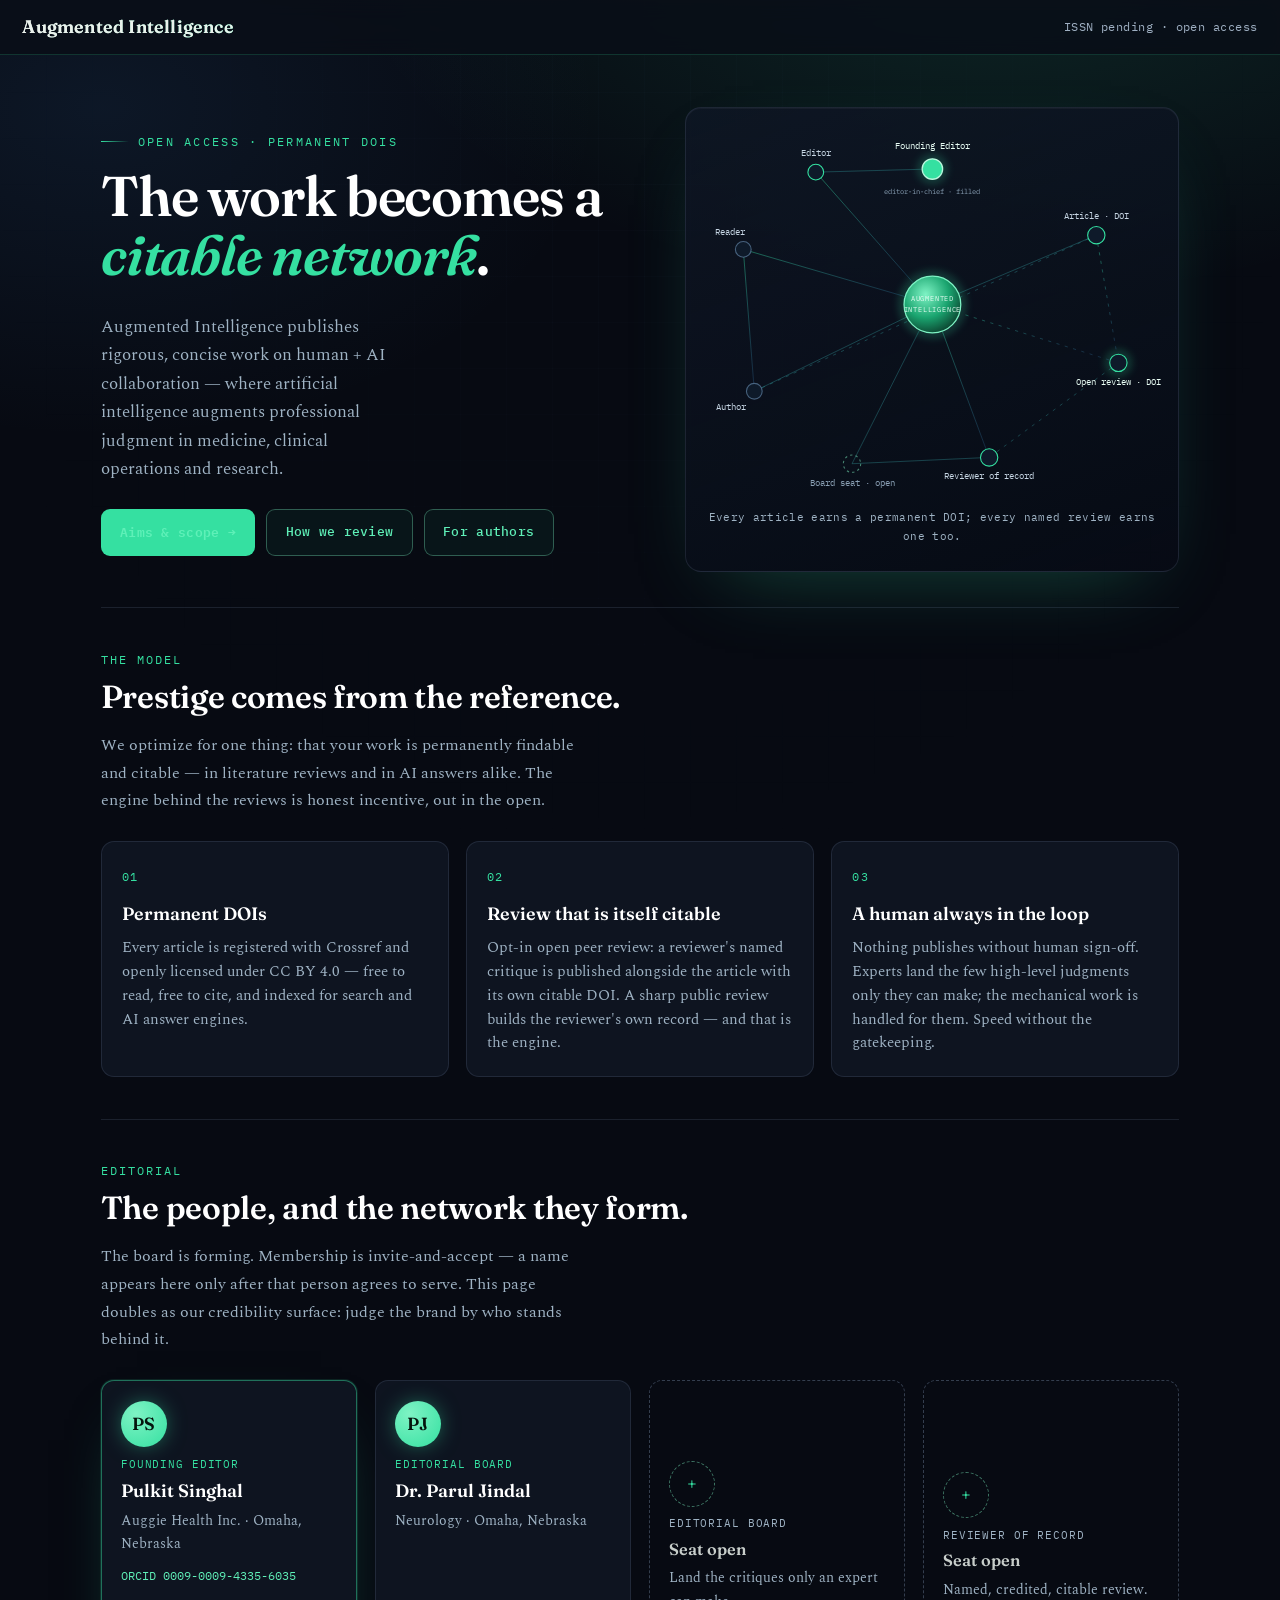
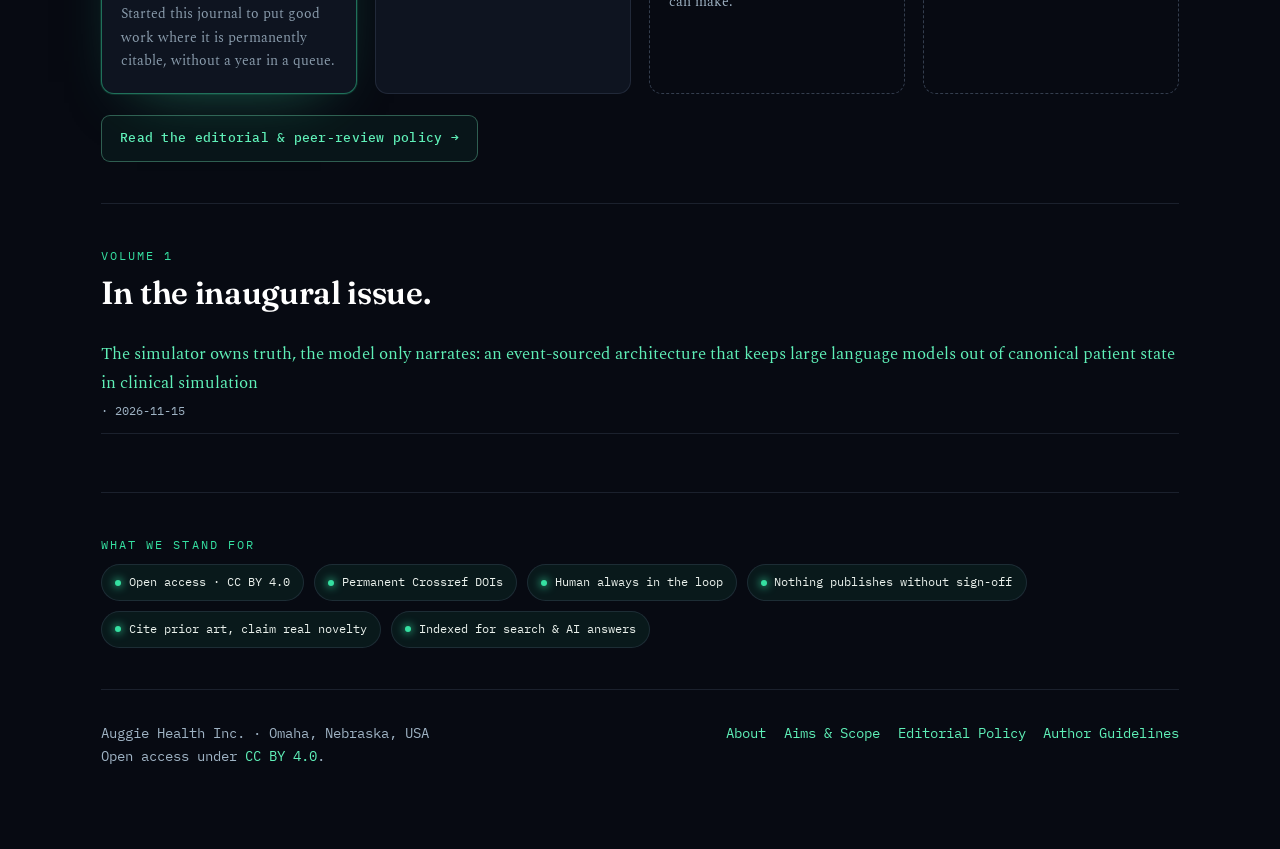
==== commit f53c1c98: "feat(site): publish Vol 1 Art 1 (Healer) and complete editor profiles Publishes the inaugural articl" ====
--- a/index.html
+++ b/index.html
@@ -38,7 +38,11 @@
     "alternateName": "Augment. Intell.",
     "publisher": {"@type": "Organization", "name": "Auggie Health Inc."},
     "inLanguage": "en",
-    "license": "https://creativecommons.org/licenses/by/4.0/"
+    "license": "https://creativecommons.org/licenses/by/4.0/",
+    "editor": [
+      {"@type": "Person", "name": "Pulkit Singhal", "@id": "https://orcid.org/0009-0009-4335-6035", "sameAs": "https://orcid.org/0009-0009-4335-6035"},
+      {"@type": "Person", "name": "Dr. Parul Jindal", "jobTitle": "Neurologist"}
+    ]
   }
 }
 </script>
@@ -180,13 +184,14 @@
         <span class="role">Founding Editor</span>
         <span class="name">Pulkit Singhal</span>
         <p class="aff">Auggie Health Inc. · Omaha, Nebraska</p>
+        <p class="links"><a href="https://orcid.org/0009-0009-4335-6035">ORCID 0009-0009-4335-6035</a></p>
         <p class="aff" style="opacity:.85">Started this journal to put good work where it is permanently citable, without a year in a queue.</p>
       </div>
       <div class="person">
         <div class="avatar">PJ</div>
         <span class="role">Editorial Board</span>
         <span class="name">Dr. Parul Jindal</span>
-        <p class="aff">Neurology</p>
+        <p class="aff">Neurology · Omaha, Nebraska</p>
       </div>
       <div class="person seat">
         <div class="avatar">+</div>
@@ -211,7 +216,14 @@
     <p class="eyebrow">Volume 1</p>
     <h2>In the inaugural issue.</h2>
     
-    <div class="forthcoming">The first articles are in preparation. The inaugural issue leads with work on an architecture that keeps large language models out of canonical patient state in clinical simulation.</div>
+    <ul class="articles">
+      
+      <li>
+        <a href="/articles/deterministic-clinical-simulation-llm-narration/index.html">The simulator owns truth, the model only narrates: an event-sourced architecture that keeps large language models out of canonical patient state in clinical simulation</a>
+        <span class="byline"> · 2026-11-15</span>
+      </li>
+      
+    </ul>
     
   </section>
 
--- a/assets/style.css
+++ b/assets/style.css
@@ -217,6 +217,15 @@
   .net-edge.flow{animation:none}.net-halo{animation:none;opacity:.18}
 }
 
+/* ---- print: clean academic PDF (no site chrome) ---- */
+@media print{
+  header.site,.actions,.site-footer,nav.pages{display:none!important}
+  body,body.neo{background:#fff!important;color:#141b26!important}
+  main{max-width:none;padding:0}
+  a{color:#0b7a53}
+  .abstract,.implementation{background:#fff;border:1px solid #d7dce2}
+}
+
 /* ---- responsive ---- */
 @media (max-width:860px){
   .hero{grid-template-columns:1fr;gap:1.6rem;padding:2.2rem 0 1.4rem}
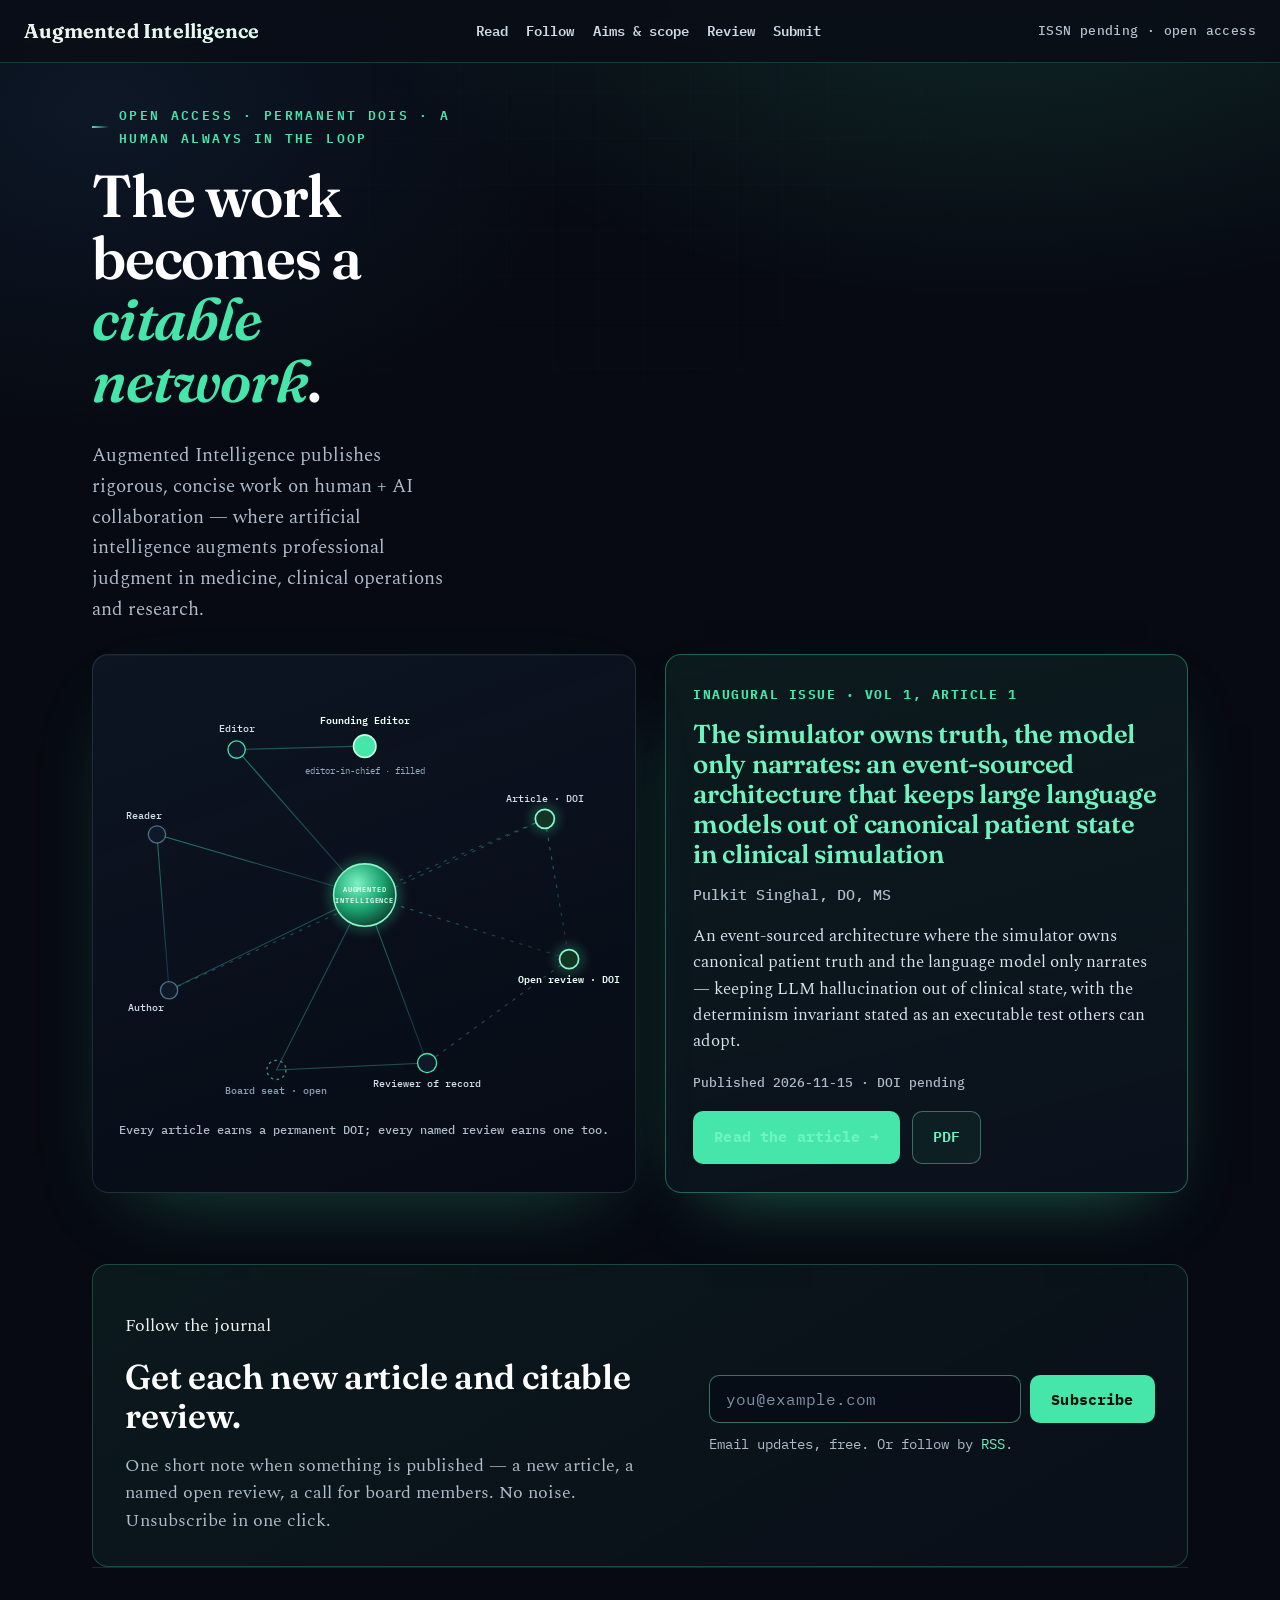
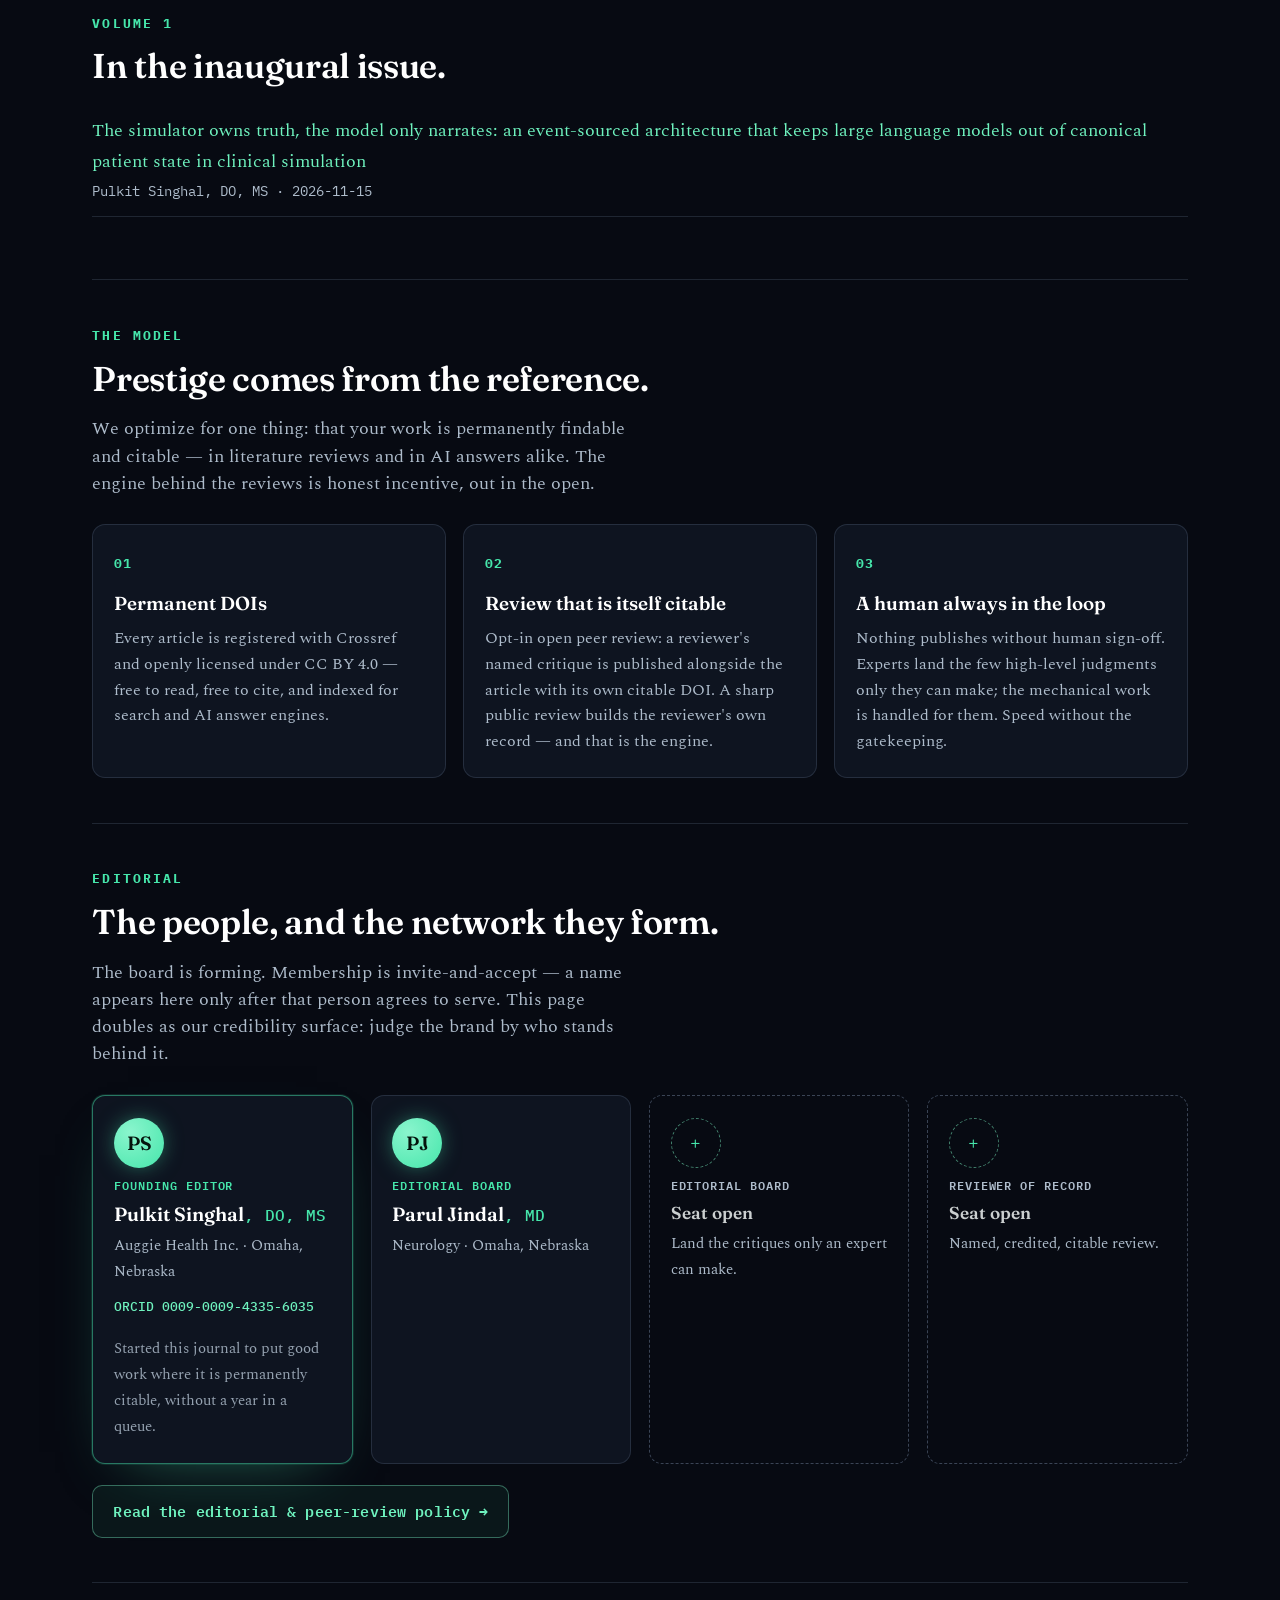
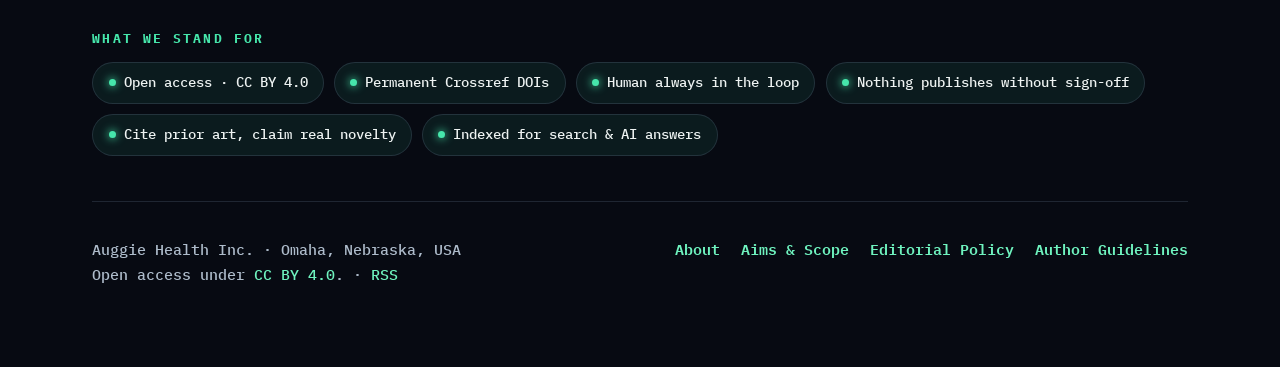
==== commit 9e9a8fb9: "feat(site): lead with graph + featured article, add subscribe, permalinks, feed Restructure the home" ====
--- a/index.html
+++ b/index.html
@@ -6,6 +6,7 @@
 <title>Augmented Intelligence — a journal for human + AI collaboration</title>
 <meta name="description" content="Augmented Intelligence: concise, rigorous, open-access work on how AI augments professional judgment in medicine, clinical operations and research. Permanent DOIs, open access (CC BY 4.0), a human always in the loop.">
 <link rel="canonical" href="https://auggie-health-inc.github.io/">
+<link rel="alternate" type="application/atom+xml" title="Augmented Intelligence — new articles" href="https://auggie-health-inc.github.io/feed.xml">
 
 <!-- OpenGraph / Twitter (launch is LinkedIn-first) -->
 <meta property="og:type" content="website">
@@ -41,7 +42,7 @@
     "license": "https://creativecommons.org/licenses/by/4.0/",
     "editor": [
       {"@type": "Person", "name": "Pulkit Singhal", "@id": "https://orcid.org/0009-0009-4335-6035", "sameAs": "https://orcid.org/0009-0009-4335-6035"},
-      {"@type": "Person", "name": "Dr. Parul Jindal", "jobTitle": "Neurologist"}
+      {"@type": "Person", "name": "Parul Jindal", "jobTitle": "Neurologist"}
     ]
   }
 }
@@ -54,6 +55,13 @@
 <body class="neo">
 <header class="site">
   <a href="/" class="brand">Augmented Intelligence</a>
+  <nav class="pages">
+    <a href="#read">Read</a>
+    <a href="#follow">Follow</a>
+    <a href="/aims-and-scope.html">Aims &amp; scope</a>
+    <a href="/editorial-policy.html">Review</a>
+    <a href="/author-guidelines.html">Submit</a>
+  </nav>
   <span class="issn">ISSN pending · open access</span>
 </header>
 
@@ -61,92 +69,138 @@
 
   <!-- HERO -->
   <section class="hero">
-    <div class="hero-copy">
-      <p class="kicker">Open access · permanent DOIs</p>
+    <div class="hero-head">
+      <p class="kicker">Open access · permanent DOIs · a human always in the loop</p>
       <h1>The work becomes a <em>citable network</em>.</h1>
       <p class="lede">Augmented Intelligence publishes rigorous, concise work on human + AI collaboration — where artificial intelligence augments professional judgment in medicine, clinical operations and research.</p>
-      <div class="cta-row">
-        <a class="btn btn-primary" href="/aims-and-scope.html">Aims &amp; scope →</a>
-        <a class="btn btn-ghost" href="/editorial-policy.html">How we review</a>
-        <a class="btn btn-ghost" href="/author-guidelines.html">For authors</a>
-      </div>
-    </div>
-
-    <div class="graph-wrap">
-      <svg viewBox="0 0 600 480" role="img" aria-labelledby="gt gd" preserveAspectRatio="xMidYMid meet">
-        <title id="gt">The journal as a citable network</title>
-        <desc id="gd">A central journal node connects authors, editors, readers, articles with permanent DOIs, and named open reviews that are themselves citable. The editor-in-chief seat is filled; editorial board seats are open.</desc>
-        <defs>
-          <radialGradient id="hubGrad" cx="38%" cy="32%" r="75%">
-            <stop offset="0%" stop-color="#7ef3c4"/>
-            <stop offset="55%" stop-color="#1aa46f"/>
-            <stop offset="100%" stop-color="#0b3b2a"/>
-          </radialGradient>
-          <linearGradient id="edgeGrad" x1="0" y1="0" x2="1" y2="1">
-            <stop offset="0%" stop-color="#35e0a1" stop-opacity=".9"/>
-            <stop offset="100%" stop-color="#3878bd" stop-opacity=".5"/>
-          </linearGradient>
-          <filter id="soft" x="-60%" y="-60%" width="220%" height="220%">
-            <feGaussianBlur stdDeviation="5"/>
-          </filter>
-        </defs>
-
-        <!-- edges -->
-        <g>
-          <path class="net-edge" d="M300,238 L300,66"/>
-          <path class="net-edge" d="M300,238 L152,70"/>
-          <path class="net-edge" d="M300,238 L60,168"/>
-          <path class="net-edge" d="M300,238 L74,348"/>
-          <path class="net-edge" d="M300,238 L198,440"/>
-          <path class="net-edge" d="M300,238 L372,432"/>
-          <path class="net-edge flow" d="M300,238 L536,312"/>
-          <path class="net-edge" d="M300,238 L508,150"/>
-          <!-- cross links -->
-          <path class="net-edge" d="M152,70 L300,66"/>
-          <path class="net-edge" d="M60,168 L74,348"/>
-          <path class="net-edge flow" d="M74,348 L508,150"/>
-          <path class="net-edge flow" d="M508,150 L536,312"/>
-          <path class="net-edge flow" d="M536,312 L372,432"/>
-          <path class="net-edge" d="M372,432 L198,440"/>
-        </g>
-
-        <!-- halos -->
-        <circle class="net-halo" cx="300" cy="238" r="44" filter="url(#soft)"/>
-        <circle class="net-halo" cx="300" cy="66" r="20" filter="url(#soft)"/>
-        <circle class="net-halo" cx="536" cy="312" r="18" filter="url(#soft)"/>
-
-        <!-- nodes -->
-        <circle class="net-hub" cx="300" cy="238" r="36"/>
-        <text class="net-label key" x="300" y="234" text-anchor="middle" style="font-size:8.5px;letter-spacing:.12em">AUGMENTED</text>
-        <text class="net-label key" x="300" y="247" text-anchor="middle" style="font-size:8.5px;letter-spacing:.12em">INTELLIGENCE</text>
-
-        <circle class="net-lead" cx="300" cy="66" r="13"/>
-        <text class="net-label key" x="300" y="40" text-anchor="middle">Founding Editor</text>
-        <text class="net-sub" x="300" y="98" text-anchor="middle">editor-in-chief · filled</text>
-
-        <circle class="net-node" cx="152" cy="70" r="10"/>
-        <text class="net-label" x="152" y="50" text-anchor="middle">Editor</text>
-
-        <circle class="net-node dim" cx="60" cy="168" r="10"/>
-        <text class="net-label" x="24" y="150">Reader</text>
-
-        <circle class="net-node dim" cx="74" cy="348" r="10"/>
-        <text class="net-label" x="26" y="372">Author</text>
-
-        <circle class="net-node" cx="508" cy="150" r="11"/>
-        <text class="net-label" x="508" y="130" text-anchor="middle">Article · DOI</text>
-
-        <circle class="net-node" cx="536" cy="312" r="11"/>
-        <text class="net-label key" x="536" y="340" text-anchor="middle">Open review · DOI</text>
-
-        <circle class="net-node" cx="372" cy="432" r="11"/>
-        <text class="net-label" x="372" y="460" text-anchor="middle">Reviewer of record</text>
-
-        <circle class="net-node open" cx="198" cy="440" r="11"/>
-        <text class="net-label" x="198" y="468" text-anchor="middle" style="fill:#8aa0b5">Board seat · open</text>
-      </svg>
-      <p class="graph-cap">Every article earns a permanent DOI; every named review earns one too.</p>
-    </div>
+    </div>
+
+    <div class="hero-grid">
+      <div class="graph-wrap">
+        <svg viewBox="0 0 600 480" role="img" aria-labelledby="gt gd" preserveAspectRatio="xMidYMid meet">
+          <title id="gt">The journal as a citable network</title>
+          <desc id="gd">A central journal node connects authors, editors, readers, articles with permanent DOIs, and named open reviews that are themselves citable. The editor-in-chief seat is filled; editorial board seats are open.</desc>
+          <defs>
+            <radialGradient id="hubGrad" cx="38%" cy="32%" r="75%">
+              <stop offset="0%" stop-color="#7ef3c4"/>
+              <stop offset="55%" stop-color="#1aa46f"/>
+              <stop offset="100%" stop-color="#0b3b2a"/>
+            </radialGradient>
+            <linearGradient id="edgeGrad" x1="0" y1="0" x2="1" y2="1">
+              <stop offset="0%" stop-color="#35e0a1" stop-opacity=".9"/>
+              <stop offset="100%" stop-color="#3878bd" stop-opacity=".5"/>
+            </linearGradient>
+            <filter id="soft" x="-60%" y="-60%" width="220%" height="220%">
+              <feGaussianBlur stdDeviation="5"/>
+            </filter>
+          </defs>
+
+          <!-- edges -->
+          <g>
+            <path class="net-edge" d="M300,238 L300,66"/>
+            <path class="net-edge" d="M300,238 L152,70"/>
+            <path class="net-edge" d="M300,238 L60,168"/>
+            <path class="net-edge" d="M300,238 L74,348"/>
+            <path class="net-edge" d="M300,238 L198,440"/>
+            <path class="net-edge" d="M300,238 L372,432"/>
+            <path class="net-edge flow" d="M300,238 L536,312"/>
+            <path class="net-edge flow" d="M300,238 L508,150"/>
+            <!-- cross links -->
+            <path class="net-edge" d="M152,70 L300,66"/>
+            <path class="net-edge" d="M60,168 L74,348"/>
+            <path class="net-edge flow" d="M74,348 L508,150"/>
+            <path class="net-edge flow" d="M508,150 L536,312"/>
+            <path class="net-edge flow" d="M536,312 L372,432"/>
+            <path class="net-edge" d="M372,432 L198,440"/>
+          </g>
+
+          <!-- halos -->
+          <circle class="net-halo" cx="300" cy="238" r="44" filter="url(#soft)"/>
+          <circle class="net-halo" cx="508" cy="150" r="18" filter="url(#soft)"/>
+          <circle class="net-halo" cx="536" cy="312" r="18" filter="url(#soft)"/>
+
+          <!-- nodes -->
+          <circle class="net-hub" cx="300" cy="238" r="36"/>
+          <text class="net-label key" x="300" y="234" text-anchor="middle" style="font-size:8.5px;letter-spacing:.12em">AUGMENTED</text>
+          <text class="net-label key" x="300" y="247" text-anchor="middle" style="font-size:8.5px;letter-spacing:.12em">INTELLIGENCE</text>
+
+          <circle class="net-lead" cx="300" cy="66" r="13"/>
+          <text class="net-label key" x="300" y="40" text-anchor="middle">Founding Editor</text>
+          <text class="net-sub" x="300" y="98" text-anchor="middle">editor-in-chief · filled</text>
+
+          <circle class="net-node" cx="152" cy="70" r="10"/>
+          <text class="net-label" x="152" y="50" text-anchor="middle">Editor</text>
+
+          <circle class="net-node dim" cx="60" cy="168" r="10"/>
+          <text class="net-label" x="24" y="150">Reader</text>
+
+          <circle class="net-node dim" cx="74" cy="348" r="10"/>
+          <text class="net-label" x="26" y="372">Author</text>
+
+          <circle class="net-node bright" cx="508" cy="150" r="11"/>
+          <text class="net-label" x="508" y="130" text-anchor="middle">Article · DOI</text>
+
+          <circle class="net-node bright" cx="536" cy="312" r="11"/>
+          <text class="net-label key" x="536" y="340" text-anchor="middle">Open review · DOI</text>
+
+          <circle class="net-node" cx="372" cy="432" r="11"/>
+          <text class="net-label" x="372" y="460" text-anchor="middle">Reviewer of record</text>
+
+          <circle class="net-node open" cx="198" cy="440" r="11"/>
+          <text class="net-label" x="198" y="468" text-anchor="middle" style="fill:#8aa0b5">Board seat · open</text>
+        </svg>
+        <p class="graph-cap">Every article earns a permanent DOI; every named review earns one too.</p>
+      </div>
+
+      
+      <aside class="featured" aria-label="Featured article">
+        <p class="feat-label">Inaugural issue · Vol 1, Article 1</p>
+        <h2 class="feat-title"><a href="/articles/deterministic-clinical-simulation-llm-narration/index.html">The simulator owns truth, the model only narrates: an event-sourced architecture that keeps large language models out of canonical patient state in clinical simulation</a></h2>
+        <p class="feat-authors">Pulkit Singhal, DO, MS</p>
+        <p class="feat-teaser">An event-sourced architecture where the simulator owns canonical patient truth and the language model only narrates — keeping LLM hallucination out of clinical state, with the determinism invariant stated as an executable test others can adopt.</p>
+        <p class="feat-meta">Published 2026-11-15 · DOI pending</p>
+        <div class="cta-row">
+          <a class="btn btn-primary" href="/articles/deterministic-clinical-simulation-llm-narration/index.html">Read the article →</a>
+          <a class="btn btn-ghost" href="/articles/deterministic-clinical-simulation-llm-narration/deterministic-clinical-simulation-llm-narration.pdf">PDF</a>
+        </div>
+      </aside>
+      
+    </div>
+  </section>
+
+  <!-- FOLLOW / SUBSCRIBE -->
+  <section class="band follow" id="follow">
+    <div class="follow-copy">
+      <p class="eyebrow">Follow the journal</p>
+      <h2>Get each new article and citable review.</h2>
+      <p class="sub">One short note when something is published — a new article, a named open review, a call for board members. No noise. Unsubscribe in one click.</p>
+    </div>
+    <div class="follow-actions">
+      
+      <form class="subscribe" action="https://buttondown.com/api/emails/embed-subscribe/augmented-intelligence" method="post" target="_blank" novalidate>
+        <label class="sr-only" for="sub-email">Email address</label>
+        <input id="sub-email" type="email" name="email" inputmode="email" autocomplete="email" placeholder="you@example.com" required>
+        <button type="submit" class="btn btn-primary">Subscribe</button>
+      </form>
+      <p class="follow-note">Email updates, free. Or follow by <a href="https://auggie-health-inc.github.io/feed.xml">RSS</a>.</p>
+      
+    </div>
+  </section>
+
+  <!-- ARTICLES -->
+  <section class="band" id="read">
+    <p class="eyebrow">Volume 1</p>
+    <h2>In the inaugural issue.</h2>
+    
+    <ul class="articles">
+      
+      <li>
+        <a href="/articles/deterministic-clinical-simulation-llm-narration/index.html">The simulator owns truth, the model only narrates: an event-sourced architecture that keeps large language models out of canonical patient state in clinical simulation</a>
+        <span class="byline">Pulkit Singhal, DO, MS · 2026-11-15</span>
+      </li>
+      
+    </ul>
+    
   </section>
 
   <!-- MODEL -->
@@ -182,7 +236,7 @@
       <div class="person lead">
         <div class="avatar">PS</div>
         <span class="role">Founding Editor</span>
-        <span class="name">Pulkit Singhal</span>
+        <span class="name">Pulkit Singhal<span class="postnom">, DO, MS</span></span>
         <p class="aff">Auggie Health Inc. · Omaha, Nebraska</p>
         <p class="links"><a href="https://orcid.org/0009-0009-4335-6035">ORCID 0009-0009-4335-6035</a></p>
         <p class="aff" style="opacity:.85">Started this journal to put good work where it is permanently citable, without a year in a queue.</p>
@@ -190,8 +244,9 @@
       <div class="person">
         <div class="avatar">PJ</div>
         <span class="role">Editorial Board</span>
-        <span class="name">Dr. Parul Jindal</span>
+        <span class="name">Parul Jindal<span class="postnom">, MD</span></span>
         <p class="aff">Neurology · Omaha, Nebraska</p>
+        
       </div>
       <div class="person seat">
         <div class="avatar">+</div>
@@ -209,22 +264,6 @@
     <div class="cta-row" style="margin-top:1.3rem">
       <a class="btn btn-ghost" href="/editorial-policy.html">Read the editorial &amp; peer-review policy →</a>
     </div>
-  </section>
-
-  <!-- ARTICLES -->
-  <section class="band">
-    <p class="eyebrow">Volume 1</p>
-    <h2>In the inaugural issue.</h2>
-    
-    <ul class="articles">
-      
-      <li>
-        <a href="/articles/deterministic-clinical-simulation-llm-narration/index.html">The simulator owns truth, the model only narrates: an event-sourced architecture that keeps large language models out of canonical patient state in clinical simulation</a>
-        <span class="byline"> · 2026-11-15</span>
-      </li>
-      
-    </ul>
-    
   </section>
 
   <!-- PRINCIPLES -->
@@ -242,7 +281,7 @@
 
   <footer class="site-footer">
     <div>Auggie Health Inc. · Omaha, Nebraska, USA<br>
-      Open access under <a href="https://creativecommons.org/licenses/by/4.0/">CC BY 4.0</a>.</div>
+      Open access under <a href="https://creativecommons.org/licenses/by/4.0/">CC BY 4.0</a>. · <a href="https://auggie-health-inc.github.io/feed.xml">RSS</a></div>
     <nav class="fnav">
       <a href="/about.html">About</a>
       <a href="/aims-and-scope.html">Aims &amp; Scope</a>
--- a/assets/style.css
+++ b/assets/style.css
@@ -1,25 +1,16 @@
-@import url('https://fonts.googleapis.com/css2?family=Fraunces:opsz,wght@9..144,400;9..144,500;9..144,600;9..144,700&family=IBM+Plex+Mono:wght@400;500;600&family=Spectral:wght@400;500;600&display=swap');
+@import url('https://fonts.googleapis.com/css2?family=Fraunces:opsz,wght@9..144,400;9..144,500;9..144,600;9..144,700&family=IBM+Plex+Mono:wght@400;500;600;700&family=Spectral:wght@400;500;600&display=swap');
 
 /* ============================================================
    Augmented Intelligence — design system
-   Light, highly readable theme for articles & policy pages.
-   body.neo switches the landing to the dark "networked" theme.
+   Readable light theme (articles & policy). body.neo = dark landing.
+   Typography dialed for an institutional/academic audience:
+   generous size, solid weight, strong contrast in every state.
    ============================================================ */
 
 :root{
-  --ink:#141b26;          /* primary reading ink (light pages) */
-  --muted:#5b6676;        /* secondary ink */
-  --rule:#e4e7ec;         /* hairlines */
-  --bg:#ffffff;           /* page surface */
-  --surface:#f7f8fa;      /* raised panels */
-  --link:#0b7a53;         /* emerald, AA on white */
-  --link-hover:#095c3f;
-  --accent:#0f9d63;       /* brand emerald */
-  --accent-ink:#06140e;
-  /* brand bar is dark on every page for a consistent anchor */
-  --bar-bg:#0a0e17;
-  --bar-ink:#eaf1ec;
-  --bar-accent:#35e0a1;
+  --ink:#141b26;--muted:#505a69;--rule:#e1e5ea;--bg:#ffffff;--surface:#f6f8fa;
+  --link:#0a6e4a;--link-hover:#085338;--accent:#0f9d63;--accent-ink:#06140e;
+  --bar-bg:#0a0e17;--bar-ink:#eef3ee;--bar-accent:#46e6ab;
   --serif:"Spectral",Georgia,"Times New Roman",serif;
   --display:"Fraunces",Georgia,serif;
   --mono:"IBM Plex Mono",ui-monospace,SFMono-Regular,Menlo,monospace;
@@ -27,215 +18,245 @@
 }
 
 *{box-sizing:border-box}
-html{-webkit-text-size-adjust:100%}
+html{-webkit-text-size-adjust:100%;-webkit-tap-highlight-color:transparent}
 body{margin:0;background:var(--bg);color:var(--ink);
-  font:1.0625rem/1.7 var(--serif);-webkit-font-smoothing:antialiased;text-rendering:optimizeLegibility}
+  font:1.125rem/1.72 var(--serif);-webkit-font-smoothing:antialiased;text-rendering:optimizeLegibility}
 a{color:var(--link);text-decoration:none}
 a:hover{color:var(--link-hover);text-decoration:underline;text-underline-offset:2px}
 
-/* Highlight states kept legible (WCAG AA on both themes).
-   Default (light pages): dark ink on a light-emerald selection. */
-::selection{background:#adeccd;color:#06140e}
-::-moz-selection{background:#adeccd;color:#06140e}
-html{-webkit-tap-highlight-color:transparent}      /* no obscuring tap box on mobile */
+/* Highlight states kept EQUALLY legible (not just technically passing):
+   selected text stays light-on-dark (dark theme) / dark-on-light (light),
+   so a selected tab reads the same as an unselected one. */
+::selection{background:#cdeedd;color:#06140e}
+::-moz-selection{background:#cdeedd;color:#06140e}
 a:focus-visible,.btn:focus-visible,button:focus-visible{
-  outline:2px solid var(--accent);outline-offset:2px;border-radius:4px}
+  outline:2.5px solid var(--accent);outline-offset:2px;border-radius:5px}
 
 /* ---- Brand bar (all pages) ---- */
 header.site{position:sticky;top:0;z-index:20;display:flex;justify-content:space-between;
-  align-items:center;gap:1rem;padding:.75rem 1.4rem;
-  background:color-mix(in srgb,var(--bar-bg) 88%,transparent);
-  backdrop-filter:saturate(1.3) blur(10px);
-  border-bottom:1px solid rgba(53,224,161,.18)}
+  align-items:center;gap:1rem;padding:.85rem 1.5rem;
+  background:color-mix(in srgb,var(--bar-bg) 90%,transparent);
+  backdrop-filter:saturate(1.3) blur(10px);border-bottom:1px solid rgba(70,230,171,.22)}
 header.site a.brand,header.site>a:first-child{
-  font-family:var(--display);font-weight:600;font-size:1.12rem;letter-spacing:.2px;
+  font-family:var(--display);font-weight:600;font-size:1.25rem;letter-spacing:.2px;
   color:var(--bar-ink);text-decoration:none;
   background:linear-gradient(92deg,var(--bar-ink),var(--bar-accent));
   -webkit-background-clip:text;background-clip:text}
 header.site a:first-child:hover{text-decoration:none;filter:brightness(1.12)}
-header.site .issn{color:#9fb0c3;font-size:.72rem;font-family:var(--mono);letter-spacing:.04em}
+header.site .issn{color:#b4c2d2;font-size:.82rem;font-family:var(--mono);font-weight:500;letter-spacing:.03em}
+/* header nav (landing) — inline, no policy-page margins */
+header.site nav.pages{margin:0;gap:1.15rem;font-size:.9rem;font-weight:600}
+header.site nav.pages a{color:#cdd9e6}
+header.site nav.pages a:hover{color:var(--bar-accent);text-decoration:none}
+@media (max-width:720px){header.site nav.pages{display:none}}
 
 /* ---- Readable content (article / policy pages) ---- */
-main{max-width:var(--maxw);margin:0 auto;padding:2rem 1.3rem 5rem}
-h1{font-family:var(--display);font-weight:600;font-size:2rem;line-height:1.18;
-  letter-spacing:-.01em;margin:.3em 0 .45em}
-h2{font-family:var(--display);font-weight:600;font-size:1.32rem;line-height:1.25;margin:1.9em 0 .5em}
-h3{font-family:var(--display);font-weight:600;font-size:1.08rem;margin:1.6em 0 .4em}
-p{margin:.75em 0}
+main{max-width:var(--maxw);margin:0 auto;padding:2.2rem 1.4rem 5rem}
+h1{font-family:var(--display);font-weight:600;font-size:2.15rem;line-height:1.16;
+  letter-spacing:-.012em;margin:.3em 0 .45em}
+h2{font-family:var(--display);font-weight:600;font-size:1.46rem;line-height:1.25;margin:1.9em 0 .5em}
+h3{font-family:var(--display);font-weight:600;font-size:1.16rem;margin:1.6em 0 .4em}
+p{margin:.8em 0}
 .type,.tagline,.byline,.meta,.authors,.actions{font-family:var(--mono)}
-.type{text-transform:uppercase;letter-spacing:.14em;font-size:.68rem;color:var(--accent);margin:0 0 .3em;font-weight:600}
-.authors{font-family:var(--serif);font-size:1.08rem;color:var(--ink);margin:.2em 0}
-.meta,.actions{font-size:.82rem;color:var(--muted)}
+.type{text-transform:uppercase;letter-spacing:.15em;font-size:.76rem;color:var(--accent);margin:0 0 .35em;font-weight:700}
+.authors{font-family:var(--serif);font-size:1.16rem;font-weight:500;color:var(--ink);margin:.2em 0}
+.meta,.actions{font-size:.9rem;color:var(--muted);font-weight:500}
 .abstract{background:var(--surface);border:1px solid var(--rule);border-left:3px solid var(--accent);
-  border-radius:10px;padding:1.1rem 1.3rem;margin:1.4rem 0}
-.abstract h2{margin-top:.1em;font-size:1.05rem}
+  border-radius:10px;padding:1.2rem 1.4rem;margin:1.5rem 0}
+.abstract h2{margin-top:.1em;font-size:1.1rem}
 .body :is(h2,h3){scroll-margin-top:5rem}
-.implementation{background:var(--surface);border:1px solid var(--rule);border-radius:10px;padding:1.1rem 1.3rem;margin:2rem 0}
+.permalink{background:var(--surface);border:1px solid var(--rule);border-left:3px solid var(--accent);
+  border-radius:10px;padding:1.1rem 1.3rem;margin:2rem 0}
+.permalink h2{margin:0 0 .6rem;font-size:1.1rem}
+.permalink-row{font-family:var(--mono);font-size:.86rem;margin:.25rem 0;color:var(--ink);word-break:break-word}
+.permalink-label{font-family:var(--mono);font-size:.74rem;font-weight:700;letter-spacing:.1em;
+  text-transform:uppercase;color:var(--muted);display:inline-block;min-width:4.6em}
+.permalink-pending{color:var(--muted)}
+.permalink pre.cite{font-family:var(--mono);font-size:.82rem;line-height:1.55;white-space:pre-wrap;word-break:break-word;
+  background:var(--bg);border:1px solid var(--rule);border-radius:7px;padding:.7rem .85rem;margin:.35rem 0 0;color:var(--ink)}
+.implementation{background:var(--surface);border:1px solid var(--rule);border-radius:10px;padding:1.2rem 1.4rem;margin:2rem 0}
 .article-footer{margin-top:2.6rem;padding-top:1.1rem;border-top:1px solid var(--rule);
-  font-size:.84rem;color:var(--muted);font-family:var(--mono);line-height:1.6}
-.article-footer strong{color:var(--ink)}
+  font-size:.9rem;color:var(--muted);font-family:var(--mono);line-height:1.65}
+.article-footer strong{color:var(--ink);font-weight:600}
 ul.articles{list-style:none;padding:0}
-ul.articles li{padding:.7rem 0;border-bottom:1px solid var(--rule)}
-ul.articles .byline{display:block;font-size:.78rem;color:var(--muted);margin-top:.2em}
-
-/* nav on policy pages */
-nav.pages{display:flex;flex-wrap:wrap;gap:1.1rem;font-family:var(--mono);font-size:.82rem;margin:1.6rem 0 2rem}
-main.page nav.pages,main.page .site-footer{margin-top:2.4rem}
+ul.articles li{padding:.75rem 0;border-bottom:1px solid var(--rule)}
+ul.articles .byline{display:block;font-size:.85rem;color:var(--muted);margin-top:.2em}
+
+/* nav on policy pages — larger, heavier, legible */
+nav.pages{display:flex;flex-wrap:wrap;gap:1.3rem;font-family:var(--mono);font-size:.95rem;
+  font-weight:600;margin:1.8rem 0 2rem}
+main.page nav.pages,main.page .site-footer{margin-top:2.6rem}
 .site-footer{margin-top:2.6rem;padding-top:1.1rem;border-top:1px solid var(--rule);
-  font-size:.85rem;color:var(--muted);font-family:var(--mono)}
+  font-size:.92rem;font-weight:500;color:var(--muted);font-family:var(--mono)}
 
 /* ============================================================
-   body.neo — the dark networked landing
+   body.neo — dark networked landing
    ============================================================ */
 body.neo{
-  --ink:#eaf1ec;--muted:#9fb3c4;--rule:rgba(120,140,170,.18);
-  --bg:#070a12;--surface:#0e1420;--link:#5ff0b8;--link-hover:#8ff6cd;
-  --accent:#35e0a1;--accent-ink:#04130c;
+  --ink:#eef3f2;--muted:#aebccb;--rule:rgba(130,150,180,.2);
+  --bg:#070a12;--surface:#0e1420;--link:#6ff3bf;--link-hover:#9df6cf;
+  --accent:#46e6ab;--accent-ink:#04130c;
   background:
-    radial-gradient(1100px 620px at 78% -8%,rgba(53,224,161,.14),transparent 60%),
-    radial-gradient(900px 600px at 8% 12%,rgba(56,120,189,.12),transparent 55%),
-    var(--bg);
+    radial-gradient(1100px 620px at 78% -8%,rgba(70,230,171,.15),transparent 60%),
+    radial-gradient(900px 600px at 8% 12%,rgba(56,120,189,.12),transparent 55%),var(--bg);
   background-attachment:fixed;color:var(--ink)}
 body.neo a{color:var(--link)}
 body.neo a:hover{color:var(--link-hover)}
-/* dark theme: dark ink on an emerald selection stays readable */
-body.neo ::selection{background:#35e0a1;color:#04130c}
-body.neo ::-moz-selection{background:#35e0a1;color:#04130c}
-body.neo main.home{max-width:1120px;padding:0 1.3rem 5rem}
-
-/* faint constellation grid behind everything */
+/* dark theme: light text on a muted-emerald highlight — reads like the
+   unselected (light-on-dark) state, so selected == unselected legibility */
+body.neo ::selection{background:#164a3a;color:#eafff6}
+body.neo ::-moz-selection{background:#164a3a;color:#eafff6}
+body.neo main.home{max-width:1140px;padding:0 1.4rem 5rem}
+
 body.neo::before{content:"";position:fixed;inset:0;z-index:-1;pointer-events:none;opacity:.5;
   background-image:
-    linear-gradient(rgba(120,150,190,.05) 1px,transparent 1px),
-    linear-gradient(90deg,rgba(120,150,190,.05) 1px,transparent 1px);
-  background-size:46px 46px;mask-image:radial-gradient(circle at 50% 20%,#000,transparent 75%)}
-
-/* ---- hero ---- */
-.hero{display:grid;grid-template-columns:1.05fr .95fr;gap:2.4rem;align-items:center;
-  padding:3.2rem 0 2.2rem}
-.kicker{font-family:var(--mono);font-size:.72rem;letter-spacing:.2em;text-transform:uppercase;
-  color:var(--accent);display:inline-flex;align-items:center;gap:.55rem;margin:0 0 1rem}
-.kicker::before{content:"";width:28px;height:1px;background:linear-gradient(90deg,var(--accent),transparent)}
-.hero h1{font-family:var(--display);font-weight:600;font-size:clamp(2.3rem,4.6vw,3.5rem);
-  line-height:1.05;letter-spacing:-.02em;margin:0 0 .5em;color:#fff}
+    linear-gradient(rgba(130,160,200,.05) 1px,transparent 1px),
+    linear-gradient(90deg,rgba(130,160,200,.05) 1px,transparent 1px);
+  background-size:46px 46px;mask-image:radial-gradient(circle at 50% 18%,#000,transparent 72%)}
+
+/* ---- hero: headline, then graph + featured article side by side ---- */
+.hero{padding:2.6rem 0 1.6rem}
+.hero-head{max-width:40ch;margin-bottom:1.8rem}
+.kicker{font-family:var(--mono);font-size:.82rem;font-weight:600;letter-spacing:.18em;
+  text-transform:uppercase;color:var(--accent);display:inline-flex;align-items:center;gap:.6rem;margin:0 0 1rem}
+.kicker::before{content:"";width:30px;height:2px;background:linear-gradient(90deg,var(--accent),transparent)}
+.hero h1{font-family:var(--display);font-weight:600;font-size:clamp(2.5rem,5vw,3.7rem);
+  line-height:1.04;letter-spacing:-.022em;margin:0 0 .5em;color:#fff}
 .hero h1 em{font-style:italic;color:var(--accent)}
-.hero .lede{font-size:1.08rem;line-height:1.65;color:var(--muted);max-width:34ch;margin:0 0 1.6rem}
-.cta-row{display:flex;flex-wrap:wrap;gap:.7rem}
-.btn{display:inline-flex;align-items:center;gap:.5rem;font-family:var(--mono);font-size:.82rem;
-  font-weight:500;letter-spacing:.02em;padding:.7rem 1.15rem;border-radius:9px;
-  border:1px solid transparent;cursor:pointer;transition:.18s ease}
-.btn-primary{background:var(--accent);color:var(--accent-ink);font-weight:600;
-  box-shadow:0 0 0 0 rgba(53,224,161,.5)}
-.btn-primary:hover{text-decoration:none;filter:brightness(1.08);
-  box-shadow:0 8px 30px -8px rgba(53,224,161,.6)}
-.btn-ghost{border-color:rgba(120,230,185,.35);color:var(--ink);background:rgba(53,224,161,.05)}
-.btn-ghost:hover{text-decoration:none;border-color:var(--accent);background:rgba(53,224,161,.1);color:#fff}
-
-/* graph panel */
+.hero .lede{font-size:1.2rem;line-height:1.6;color:var(--muted);max-width:52ch;margin:0}
+
+.hero-grid{display:grid;grid-template-columns:1.02fr .98fr;gap:1.8rem;align-items:stretch}
+
 .graph-wrap{position:relative;border:1px solid var(--rule);border-radius:16px;
-  background:linear-gradient(160deg,rgba(14,22,36,.9),rgba(7,12,22,.7));
-  box-shadow:inset 0 1px 0 rgba(255,255,255,.04),0 30px 80px -40px rgba(53,224,161,.35);
-  padding:.6rem}
+  background:linear-gradient(160deg,rgba(14,22,36,.92),rgba(7,12,22,.7));
+  box-shadow:inset 0 1px 0 rgba(255,255,255,.04),0 30px 80px -40px rgba(70,230,171,.35);
+  padding:.7rem;display:flex;flex-direction:column;justify-content:center}
 .graph-wrap svg{display:block;width:100%;height:auto}
-.graph-cap{font-family:var(--mono);font-size:.68rem;color:var(--muted);letter-spacing:.03em;
-  text-align:center;padding:.3rem 0 .5rem}
+.graph-cap{font-family:var(--mono);font-size:.76rem;font-weight:500;color:var(--muted);
+  text-align:center;padding:.4rem 0 .5rem}
+
+/* featured inaugural article */
+.featured{background:linear-gradient(165deg,rgba(70,230,171,.08),rgba(14,22,36,.6));
+  border:1px solid rgba(70,230,171,.38);border-radius:16px;padding:1.8rem 1.7rem;
+  display:flex;flex-direction:column;gap:.7rem;box-shadow:0 30px 70px -40px rgba(70,230,171,.5)}
+.feat-label{font-family:var(--mono);font-size:.8rem;font-weight:700;letter-spacing:.12em;
+  text-transform:uppercase;color:var(--accent);margin:0}
+.feat-title{font-family:var(--display);font-weight:600;font-size:1.62rem;line-height:1.16;
+  letter-spacing:-.01em;margin:.1rem 0 .1rem}
+.feat-title a{color:#fff}
+.feat-title a:hover{color:var(--accent);text-decoration:none}
+.feat-authors{font-family:var(--mono);font-size:.92rem;font-weight:500;color:var(--muted);margin:0}
+.feat-teaser{font-size:1.06rem;line-height:1.55;color:#d6e2ee;margin:.3rem 0 .4rem}
+.feat-meta{font-family:var(--mono);font-size:.82rem;font-weight:500;color:var(--muted);margin:0 0 .3rem;word-break:break-word}
+.featured .cta-row{margin-top:auto}
+.postnom{font-family:var(--mono);font-weight:500;font-size:.82em;color:var(--accent);letter-spacing:.02em}
+
+.cta-row{display:flex;flex-wrap:wrap;gap:.75rem}
+.btn{display:inline-flex;align-items:center;gap:.5rem;font-family:var(--mono);font-size:.92rem;
+  font-weight:600;letter-spacing:.01em;padding:.8rem 1.25rem;border-radius:10px;
+  border:1px solid transparent;cursor:pointer;transition:.18s ease;min-height:44px}
+.btn-primary{background:var(--accent);color:var(--accent-ink);font-weight:700}
+.btn-primary:hover{text-decoration:none;filter:brightness(1.08);box-shadow:0 8px 30px -8px rgba(70,230,171,.6)}
+.btn-ghost{border-color:rgba(120,235,190,.4);color:var(--ink);background:rgba(70,230,171,.06)}
+.btn-ghost:hover{text-decoration:none;border-color:var(--accent);background:rgba(70,230,171,.12);color:#fff}
 
 /* ---- generic band ---- */
-.band{padding:2.6rem 0;border-top:1px solid var(--rule)}
-.band>.eyebrow{font-family:var(--mono);font-size:.72rem;letter-spacing:.18em;text-transform:uppercase;
-  color:var(--accent);margin:0 0 .6rem}
-.band h2{font-family:var(--display);font-weight:600;font-size:clamp(1.5rem,2.6vw,2rem);
-  line-height:1.15;letter-spacing:-.01em;margin:0 0 .5em;color:#fff}
-.band .sub{color:var(--muted);max-width:60ch;margin:0 0 1.6rem;font-size:1.02rem}
-
-/* feature grid (the citable-network model) */
+.band{padding:2.8rem 0;border-top:1px solid var(--rule)}
+.band>.eyebrow{font-family:var(--mono);font-size:.82rem;font-weight:700;letter-spacing:.16em;
+  text-transform:uppercase;color:var(--accent);margin:0 0 .7rem}
+.band h2{font-family:var(--display);font-weight:600;font-size:clamp(1.65rem,2.8vw,2.15rem);
+  line-height:1.14;letter-spacing:-.01em;margin:0 0 .5em;color:#fff}
+.band .sub{color:var(--muted);max-width:60ch;margin:0 0 1.7rem;font-size:1.1rem;line-height:1.55}
+
 .feature-grid{display:grid;grid-template-columns:repeat(3,1fr);gap:1.1rem}
-.feature{background:var(--surface);border:1px solid var(--rule);border-radius:13px;padding:1.3rem 1.25rem;
-  transition:.2s ease}
-.feature:hover{border-color:rgba(53,224,161,.4);transform:translateY(-2px);
-  box-shadow:0 18px 40px -26px rgba(53,224,161,.5)}
-.feature .fnum{font-family:var(--mono);font-size:.72rem;color:var(--accent);letter-spacing:.1em}
-.feature h3{font-family:var(--display);font-size:1.12rem;margin:.5rem 0 .4rem;color:#fff;font-weight:600}
-.feature p{font-size:.93rem;color:var(--muted);margin:0;line-height:1.6}
-
-/* people */
+.feature{background:var(--surface);border:1px solid var(--rule);border-radius:13px;padding:1.4rem 1.3rem;transition:.2s ease}
+.feature:hover{border-color:rgba(70,230,171,.42);transform:translateY(-2px);box-shadow:0 18px 40px -26px rgba(70,230,171,.5)}
+.feature .fnum{font-family:var(--mono);font-size:.82rem;font-weight:700;color:var(--accent);letter-spacing:.1em}
+.feature h3{font-family:var(--display);font-size:1.18rem;margin:.55rem 0 .4rem;color:#fff;font-weight:600}
+.feature p{font-size:1rem;color:var(--muted);margin:0;line-height:1.6}
+
 .people-grid{display:grid;grid-template-columns:repeat(4,1fr);gap:1.1rem;align-items:stretch}
-.person{background:var(--surface);border:1px solid var(--rule);border-radius:13px;padding:1.3rem 1.2rem;
+.person{background:var(--surface);border:1px solid var(--rule);border-radius:13px;padding:1.4rem 1.3rem;
   display:flex;flex-direction:column;gap:.45rem}
-.person.lead{border-color:rgba(53,224,161,.45);
-  box-shadow:0 0 0 1px rgba(53,224,161,.12),0 24px 60px -36px rgba(53,224,161,.5)}
-.avatar{width:46px;height:46px;border-radius:50%;display:grid;place-items:center;
-  font-family:var(--display);font-weight:600;font-size:1.1rem;color:var(--accent-ink);
-  background:radial-gradient(circle at 32% 28%,#7ef3c4,var(--accent));
-  box-shadow:0 0 22px -4px rgba(53,224,161,.6)}
-.person .role{font-family:var(--mono);font-size:.68rem;letter-spacing:.08em;text-transform:uppercase;color:var(--accent)}
-.person .name{font-family:var(--display);font-size:1.12rem;color:#fff;font-weight:600;line-height:1.2}
-.person .aff{font-size:.86rem;color:var(--muted);margin:0}
-.person .links{font-family:var(--mono);font-size:.74rem;margin-top:.2rem}
-.seat{border-style:dashed;border-color:rgba(120,140,170,.4);background:transparent;
-  align-items:flex-start;justify-content:center;text-align:left;min-height:150px}
-.seat .avatar{background:transparent;border:1.5px dashed rgba(120,230,185,.5);color:var(--accent);
-  box-shadow:none}
+.person.lead{border-color:rgba(70,230,171,.48);box-shadow:0 0 0 1px rgba(70,230,171,.12),0 24px 60px -36px rgba(70,230,171,.5)}
+.avatar{width:50px;height:50px;border-radius:50%;display:grid;place-items:center;
+  font-family:var(--display);font-weight:600;font-size:1.2rem;color:var(--accent-ink);
+  background:radial-gradient(circle at 32% 28%,#8af5cd,var(--accent));box-shadow:0 0 22px -4px rgba(70,230,171,.6)}
+.person .role{font-family:var(--mono);font-size:.74rem;font-weight:600;letter-spacing:.08em;text-transform:uppercase;color:var(--accent)}
+.person .name{font-family:var(--display);font-size:1.2rem;color:#fff;font-weight:600;line-height:1.2}
+.person .aff{font-size:.95rem;color:var(--muted);margin:0}
+.person .links{font-family:var(--mono);font-size:.82rem;font-weight:500;margin-top:.2rem}
+.seat{border-style:dashed;border-color:rgba(130,150,180,.42);background:transparent;min-height:150px}
+.seat .avatar{background:transparent;border:1.5px dashed rgba(120,235,190,.55);color:var(--accent);box-shadow:none}
 .seat .role{color:var(--muted)}
-.seat .name{color:var(--ink);opacity:.85;font-size:1.02rem}
-
-/* principles strip */
-.principles{display:flex;flex-wrap:wrap;gap:.6rem;margin-top:.4rem}
-.chip{font-family:var(--mono);font-size:.76rem;color:var(--ink);background:rgba(53,224,161,.07);
-  border:1px solid var(--rule);border-radius:999px;padding:.45rem .85rem;display:inline-flex;gap:.45rem;align-items:center}
-.chip::before{content:"";width:6px;height:6px;border-radius:50%;background:var(--accent);
-  box-shadow:0 0 8px 1px rgba(53,224,161,.8)}
-
-/* forthcoming / articles on landing */
-.forthcoming{background:var(--surface);border:1px dashed var(--rule);border-radius:13px;
-  padding:1.6rem;color:var(--muted);font-family:var(--mono);font-size:.92rem}
+.seat .name{color:var(--ink);opacity:.85;font-size:1.08rem}
+
+/* follow / subscribe */
+.band.follow{display:grid;grid-template-columns:1.1fr .9fr;gap:1.6rem 2.4rem;align-items:center;
+  background:linear-gradient(150deg,rgba(70,230,171,.07),rgba(14,22,36,.4));
+  border:1px solid rgba(70,230,171,.26);border-radius:16px;padding:2rem 2rem;margin-top:2.8rem}
+.follow-copy h2{margin-top:0}
+.follow-copy .sub{margin-bottom:0}
+.subscribe{display:flex;gap:.6rem;flex-wrap:wrap;margin-bottom:.7rem}
+.subscribe input[type=email]{flex:1 1 220px;min-width:0;font-family:var(--mono);font-size:1rem;
+  padding:.8rem 1rem;min-height:44px;border-radius:10px;border:1px solid rgba(120,235,190,.45);
+  background:rgba(7,12,22,.75);color:var(--ink)}
+.subscribe input[type=email]::placeholder{color:#7f93a7}
+.subscribe input[type=email]:focus-visible{outline:2.5px solid var(--accent);outline-offset:2px}
+.subscribe .btn{flex:0 0 auto}
+.follow-note{font-family:var(--mono);font-size:.86rem;color:var(--muted);margin:0;max-width:60ch;line-height:1.55}
+.follow-note code{background:rgba(70,230,171,.1);border:1px solid var(--rule);border-radius:5px;padding:.08em .4em;font-size:.95em;color:var(--ink)}
+.sr-only{position:absolute;width:1px;height:1px;padding:0;margin:-1px;overflow:hidden;clip:rect(0,0,0,0);border:0}
+@media (max-width:760px){.band.follow{grid-template-columns:1fr}}
+
+.principles{display:flex;flex-wrap:wrap;gap:.65rem;margin-top:.4rem}
+.chip{font-family:var(--mono);font-size:.86rem;font-weight:500;color:var(--ink);background:rgba(70,230,171,.08);
+  border:1px solid var(--rule);border-radius:999px;padding:.5rem .95rem;display:inline-flex;gap:.5rem;align-items:center}
+.chip::before{content:"";width:7px;height:7px;border-radius:50%;background:var(--accent);box-shadow:0 0 8px 1px rgba(70,230,171,.8)}
+
+.forthcoming{background:var(--surface);border:1px dashed var(--rule);border-radius:13px;padding:1.6rem;color:var(--muted);font-family:var(--mono);font-size:.98rem}
 body.neo ul.articles li{border-color:var(--rule)}
 
-/* footer on landing */
-body.neo .site-footer{border-top:1px solid var(--rule);margin-top:0;padding:2rem 0 0;
-  display:flex;flex-wrap:wrap;gap:1rem 2rem;justify-content:space-between;color:var(--muted)}
+body.neo .site-footer{border-top:1px solid var(--rule);margin-top:0;padding:2.2rem 0 0;
+  display:flex;flex-wrap:wrap;gap:1rem 2rem;justify-content:space-between;color:var(--muted);font-weight:500}
 body.neo .site-footer a{color:var(--link)}
-body.neo .site-footer .fnav{display:flex;flex-wrap:wrap;gap:1.1rem}
+body.neo .site-footer .fnav{display:flex;flex-wrap:wrap;gap:1.3rem;font-weight:600}
 
 /* ---- SVG network graph marks ---- */
-.net-edge{stroke:url(#edgeGrad);stroke-width:1.1;fill:none;opacity:.55}
+.net-edge{stroke:url(#edgeGrad);stroke-width:1.2;fill:none;opacity:.6}
 .net-edge.flow{stroke-dasharray:4 7;animation:dash 3.4s linear infinite}
-.net-node{fill:#0e1a2a;stroke:var(--accent);stroke-width:1.4}
-.net-node.dim{stroke:rgba(120,160,200,.55)}
-.net-node.open{fill:transparent;stroke:rgba(120,230,185,.55);stroke-dasharray:3 4}
-.net-hub{fill:url(#hubGrad);stroke:#7ef3c4;stroke-width:1.6}
-.net-lead{fill:var(--accent);stroke:#baf7dd;stroke-width:1.6}
-.net-halo{fill:var(--accent);opacity:.18;animation:pulse 3.6s ease-in-out infinite}
-.net-label{font-family:"IBM Plex Mono",monospace;font-size:11px;fill:#c7d6e4}
-.net-label.key{fill:#eafff6}
-.net-sub{font-family:"IBM Plex Mono",monospace;font-size:9.5px;fill:#8aa0b5}
+.net-node{fill:#0e1a2a;stroke:var(--accent);stroke-width:1.5}
+.net-node.bright{fill:#123524;stroke:#8af5cd;stroke-width:2}
+.net-node.dim{stroke:rgba(130,170,205,.6)}
+.net-node.open{fill:transparent;stroke:rgba(120,235,190,.6);stroke-dasharray:3 4}
+.net-hub{fill:url(#hubGrad);stroke:#8af5cd;stroke-width:1.8}
+.net-lead{fill:var(--accent);stroke:#c6f8df;stroke-width:1.8}
+.net-halo{fill:var(--accent);opacity:.18;animation:pulse 3.6s ease-in-out infinite;transform-box:fill-box;transform-origin:center}
+.net-label{font-family:"IBM Plex Mono",monospace;font-size:12px;font-weight:500;fill:#d2dfec}
+.net-label.key{fill:#eafff6;font-weight:600}
+.net-sub{font-family:"IBM Plex Mono",monospace;font-size:10px;fill:#93a8bc}
 @keyframes dash{to{stroke-dashoffset:-44}}
 @keyframes pulse{0%,100%{opacity:.1;transform:scale(.85)}50%{opacity:.26;transform:scale(1.12)}}
-.net-halo{transform-box:fill-box;transform-origin:center}
-
-@media (prefers-reduced-motion:reduce){
-  .net-edge.flow{animation:none}.net-halo{animation:none;opacity:.18}
-}
-
-/* ---- print: clean academic PDF (no site chrome) ---- */
+@media (prefers-reduced-motion:reduce){.net-edge.flow{animation:none}.net-halo{animation:none;opacity:.18}}
+
+/* ---- print: clean academic PDF ---- */
 @media print{
-  header.site,.actions,.site-footer,nav.pages{display:none!important}
+  header.site,.actions,.site-footer,nav.pages,.permalink{display:none!important}
   body,body.neo{background:#fff!important;color:#141b26!important}
-  main{max-width:none;padding:0}
-  a{color:#0b7a53}
+  main{max-width:none;padding:0}a{color:#0a6e4a}
   .abstract,.implementation{background:#fff;border:1px solid #d7dce2}
 }
 
 /* ---- responsive ---- */
-@media (max-width:860px){
-  .hero{grid-template-columns:1fr;gap:1.6rem;padding:2.2rem 0 1.4rem}
-  .graph-wrap{order:2}
+@media (max-width:880px){
+  .hero-grid{grid-template-columns:1fr;gap:1.2rem}
   .feature-grid{grid-template-columns:1fr}
   .people-grid{grid-template-columns:1fr 1fr}
 }
 @media (max-width:520px){
-  main{padding:1.4rem 1.1rem 4rem}
+  main{padding:1.5rem 1.15rem 4rem}
+  body{font-size:1.08rem}
   .people-grid{grid-template-columns:1fr}
-  .hero h1{font-size:2.1rem}
+  .hero h1{font-size:2.2rem}
   body.neo .site-footer{flex-direction:column;gap:1rem}
 }
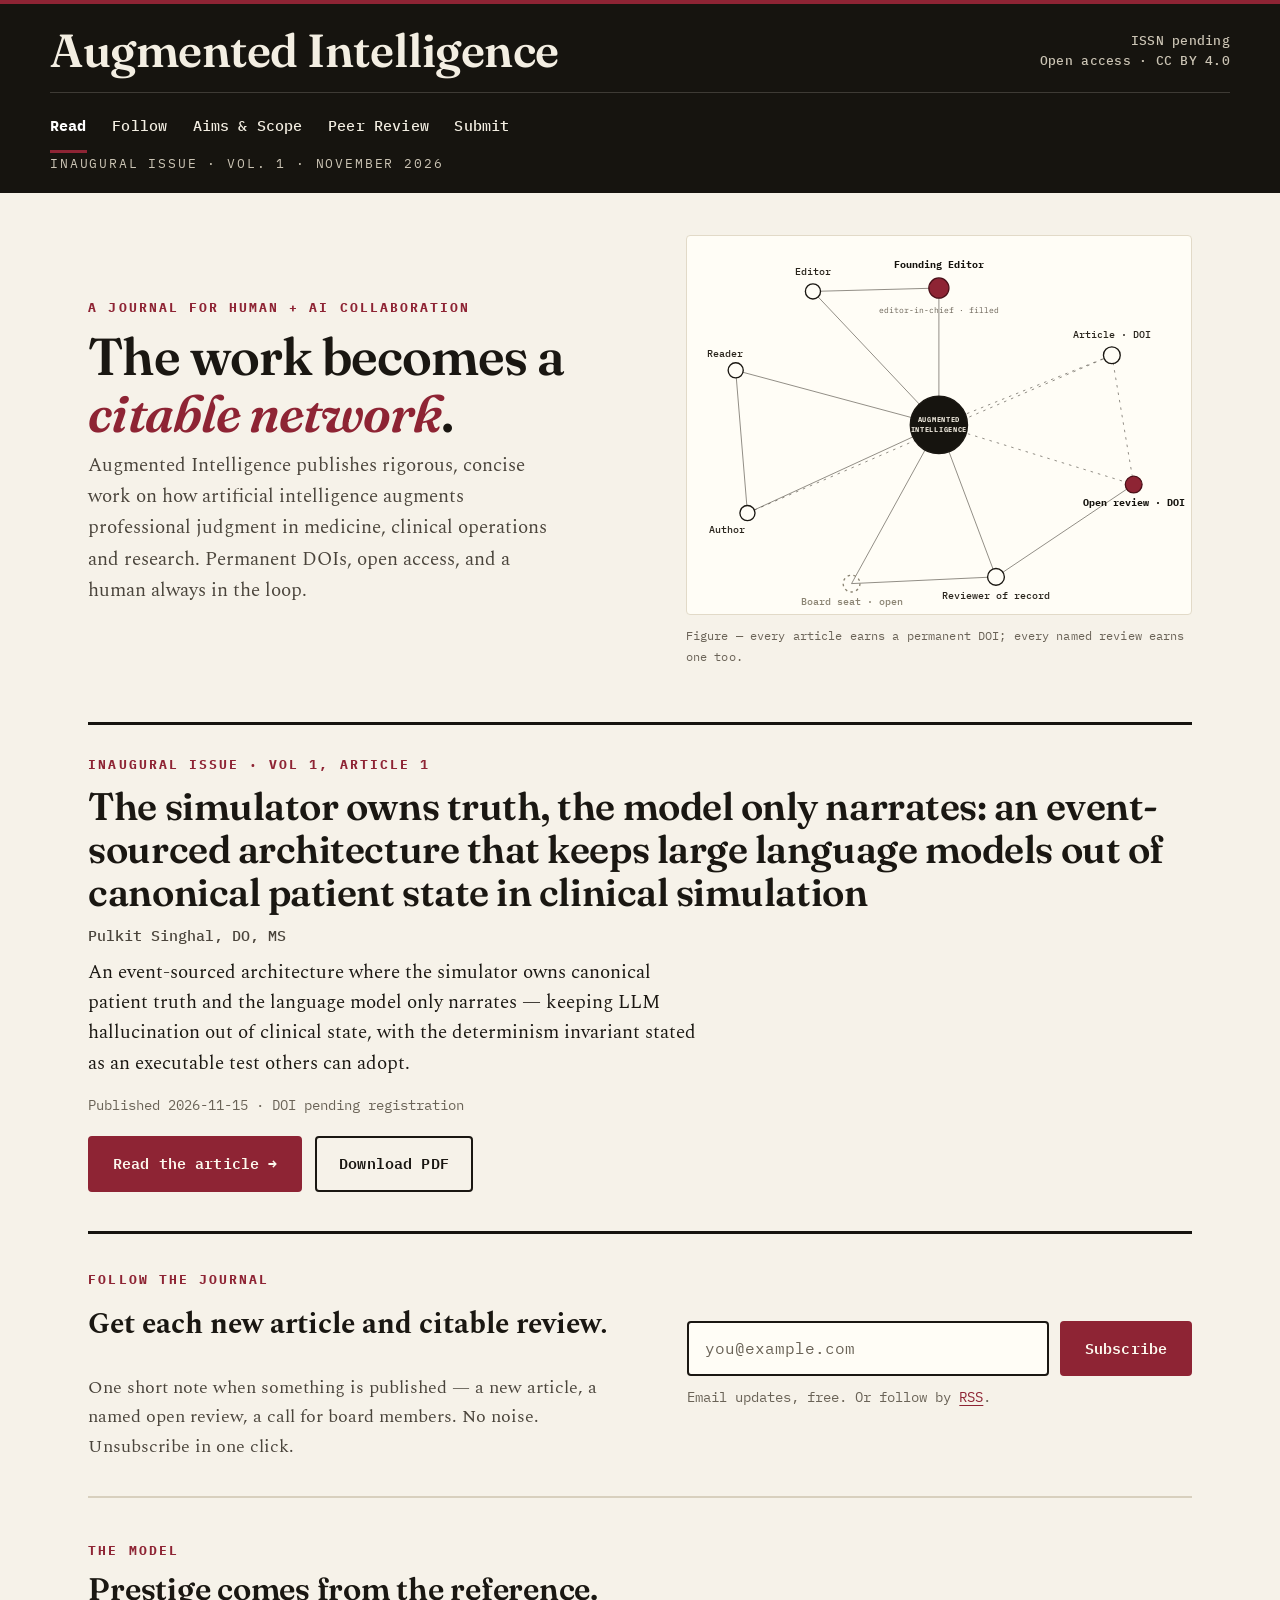
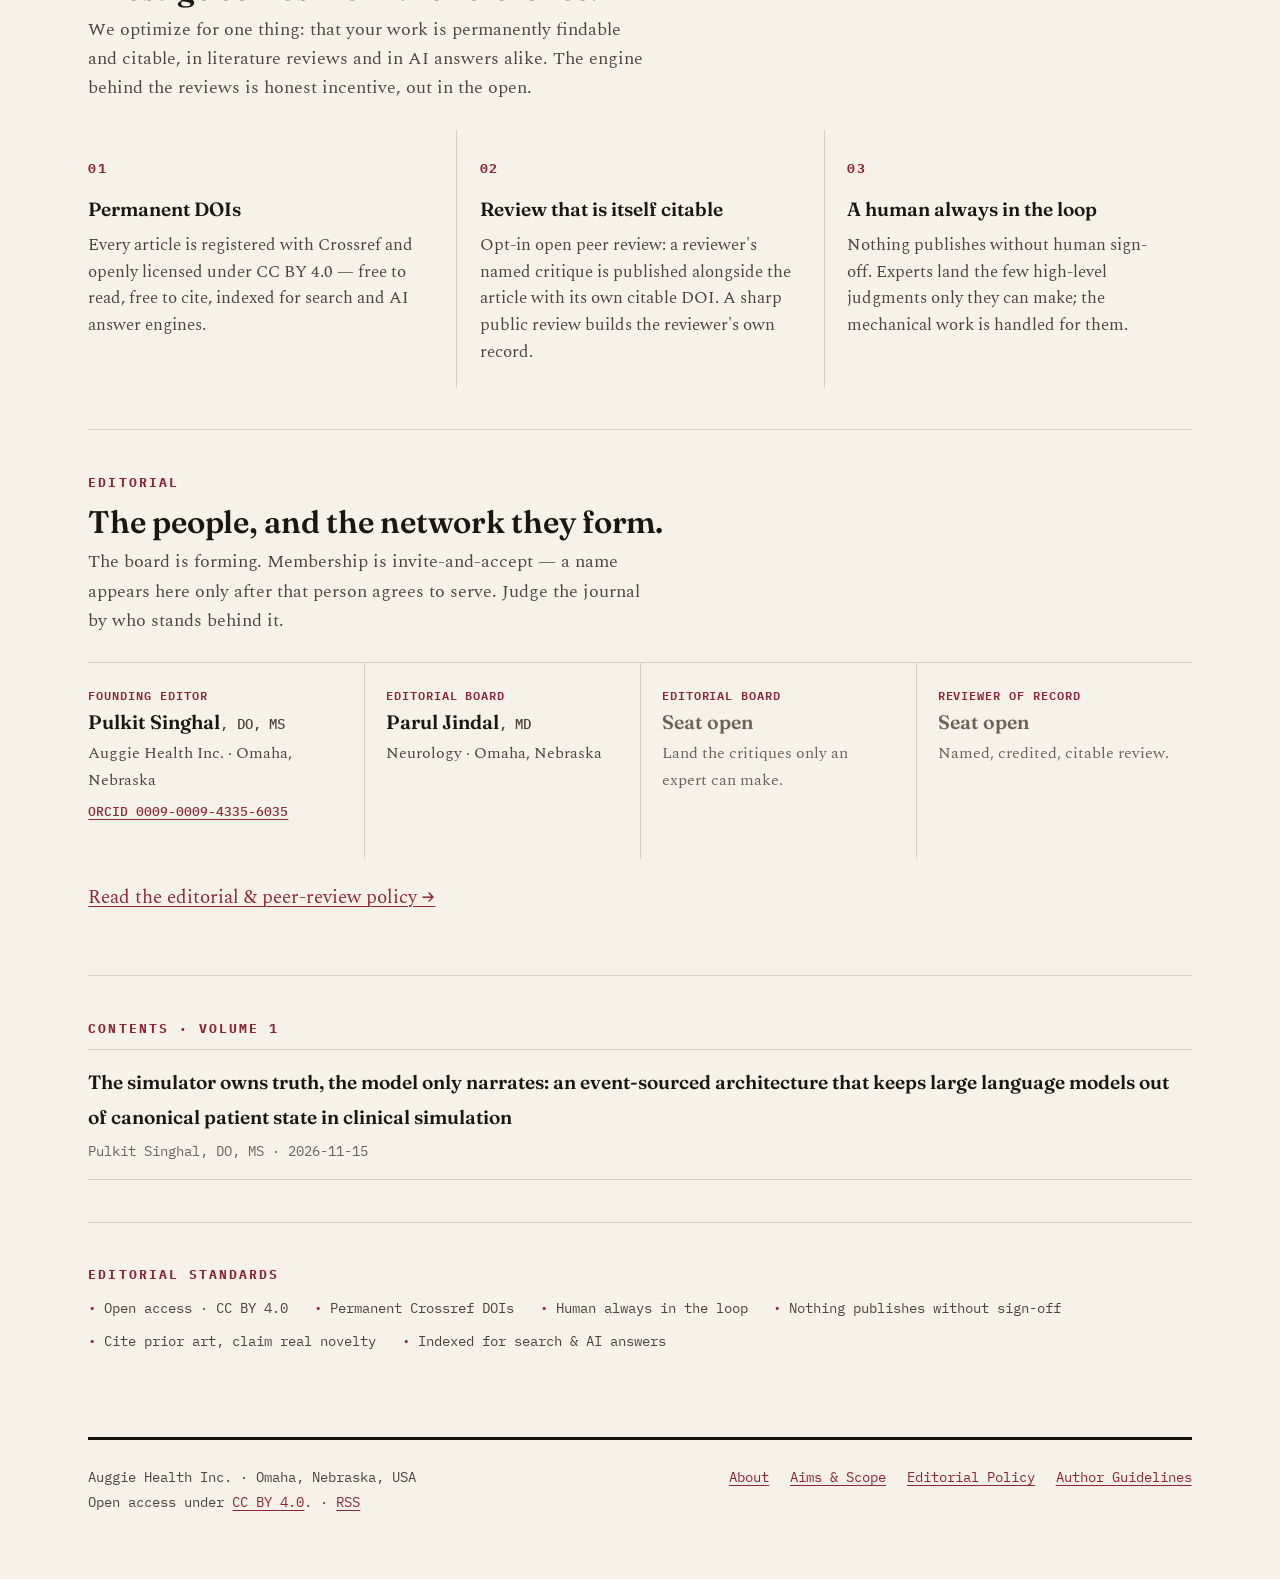
==== commit b67bd4af: "feat(site): institutional editorial redesign — ink-on-paper, high-contrast Replace the dark landing " ====
--- a/index.html
+++ b/index.html
@@ -8,7 +8,6 @@
 <link rel="canonical" href="https://auggie-health-inc.github.io/">
 <link rel="alternate" type="application/atom+xml" title="Augmented Intelligence — new articles" href="https://auggie-health-inc.github.io/feed.xml">
 
-<!-- OpenGraph / Twitter (launch is LinkedIn-first) -->
 <meta property="og:type" content="website">
 <meta property="og:site_name" content="Augmented Intelligence">
 <meta property="og:title" content="Augmented Intelligence — a journal for human + AI collaboration">
@@ -52,121 +51,102 @@
 <link rel="preconnect" href="https://fonts.gstatic.com" crossorigin>
 <link rel="stylesheet" href="/assets/style.css">
 </head>
-<body class="neo">
+<body>
+<div class="topline"></div>
 <header class="site">
-  <a href="/" class="brand">Augmented Intelligence</a>
+  <div class="mast-row">
+    <a href="/" class="brand">Augmented Intelligence</a>
+    <div class="mast-meta">
+      ISSN pending<br>
+      Open access · CC BY 4.0
+    </div>
+  </div>
   <nav class="pages">
-    <a href="#read">Read</a>
+    <a href="#read" class="active" aria-current="page">Read</a>
     <a href="#follow">Follow</a>
-    <a href="/aims-and-scope.html">Aims &amp; scope</a>
-    <a href="/editorial-policy.html">Review</a>
+    <a href="/aims-and-scope.html">Aims &amp; Scope</a>
+    <a href="/editorial-policy.html">Peer Review</a>
     <a href="/author-guidelines.html">Submit</a>
   </nav>
-  <span class="issn">ISSN pending · open access</span>
 </header>
+<div class="issuebar"><div class="issuebar-inner">Inaugural Issue · Vol. 1 · November 2026</div></div>
 
 <main class="home">
 
-  <!-- HERO -->
+  <!-- HERO: statement + network figure -->
   <section class="hero">
-    <div class="hero-head">
-      <p class="kicker">Open access · permanent DOIs · a human always in the loop</p>
+    <div class="hero-copy">
+      <p class="eyebrow">A journal for human + AI collaboration</p>
       <h1>The work becomes a <em>citable network</em>.</h1>
-      <p class="lede">Augmented Intelligence publishes rigorous, concise work on human + AI collaboration — where artificial intelligence augments professional judgment in medicine, clinical operations and research.</p>
-    </div>
-
-    <div class="hero-grid">
-      <div class="graph-wrap">
-        <svg viewBox="0 0 600 480" role="img" aria-labelledby="gt gd" preserveAspectRatio="xMidYMid meet">
-          <title id="gt">The journal as a citable network</title>
-          <desc id="gd">A central journal node connects authors, editors, readers, articles with permanent DOIs, and named open reviews that are themselves citable. The editor-in-chief seat is filled; editorial board seats are open.</desc>
-          <defs>
-            <radialGradient id="hubGrad" cx="38%" cy="32%" r="75%">
-              <stop offset="0%" stop-color="#7ef3c4"/>
-              <stop offset="55%" stop-color="#1aa46f"/>
-              <stop offset="100%" stop-color="#0b3b2a"/>
-            </radialGradient>
-            <linearGradient id="edgeGrad" x1="0" y1="0" x2="1" y2="1">
-              <stop offset="0%" stop-color="#35e0a1" stop-opacity=".9"/>
-              <stop offset="100%" stop-color="#3878bd" stop-opacity=".5"/>
-            </linearGradient>
-            <filter id="soft" x="-60%" y="-60%" width="220%" height="220%">
-              <feGaussianBlur stdDeviation="5"/>
-            </filter>
-          </defs>
-
-          <!-- edges -->
-          <g>
-            <path class="net-edge" d="M300,238 L300,66"/>
-            <path class="net-edge" d="M300,238 L152,70"/>
-            <path class="net-edge" d="M300,238 L60,168"/>
-            <path class="net-edge" d="M300,238 L74,348"/>
-            <path class="net-edge" d="M300,238 L198,440"/>
-            <path class="net-edge" d="M300,238 L372,432"/>
-            <path class="net-edge flow" d="M300,238 L536,312"/>
-            <path class="net-edge flow" d="M300,238 L508,150"/>
-            <!-- cross links -->
-            <path class="net-edge" d="M152,70 L300,66"/>
-            <path class="net-edge" d="M60,168 L74,348"/>
-            <path class="net-edge flow" d="M74,348 L508,150"/>
-            <path class="net-edge flow" d="M508,150 L536,312"/>
-            <path class="net-edge flow" d="M536,312 L372,432"/>
-            <path class="net-edge" d="M372,432 L198,440"/>
-          </g>
-
-          <!-- halos -->
-          <circle class="net-halo" cx="300" cy="238" r="44" filter="url(#soft)"/>
-          <circle class="net-halo" cx="508" cy="150" r="18" filter="url(#soft)"/>
-          <circle class="net-halo" cx="536" cy="312" r="18" filter="url(#soft)"/>
-
-          <!-- nodes -->
-          <circle class="net-hub" cx="300" cy="238" r="36"/>
-          <text class="net-label key" x="300" y="234" text-anchor="middle" style="font-size:8.5px;letter-spacing:.12em">AUGMENTED</text>
-          <text class="net-label key" x="300" y="247" text-anchor="middle" style="font-size:8.5px;letter-spacing:.12em">INTELLIGENCE</text>
-
-          <circle class="net-lead" cx="300" cy="66" r="13"/>
-          <text class="net-label key" x="300" y="40" text-anchor="middle">Founding Editor</text>
-          <text class="net-sub" x="300" y="98" text-anchor="middle">editor-in-chief · filled</text>
-
-          <circle class="net-node" cx="152" cy="70" r="10"/>
-          <text class="net-label" x="152" y="50" text-anchor="middle">Editor</text>
-
-          <circle class="net-node dim" cx="60" cy="168" r="10"/>
-          <text class="net-label" x="24" y="150">Reader</text>
-
-          <circle class="net-node dim" cx="74" cy="348" r="10"/>
-          <text class="net-label" x="26" y="372">Author</text>
-
-          <circle class="net-node bright" cx="508" cy="150" r="11"/>
-          <text class="net-label" x="508" y="130" text-anchor="middle">Article · DOI</text>
-
-          <circle class="net-node bright" cx="536" cy="312" r="11"/>
-          <text class="net-label key" x="536" y="340" text-anchor="middle">Open review · DOI</text>
-
-          <circle class="net-node" cx="372" cy="432" r="11"/>
-          <text class="net-label" x="372" y="460" text-anchor="middle">Reviewer of record</text>
-
-          <circle class="net-node open" cx="198" cy="440" r="11"/>
-          <text class="net-label" x="198" y="468" text-anchor="middle" style="fill:#8aa0b5">Board seat · open</text>
-        </svg>
-        <p class="graph-cap">Every article earns a permanent DOI; every named review earns one too.</p>
-      </div>
-
-      
-      <aside class="featured" aria-label="Featured article">
-        <p class="feat-label">Inaugural issue · Vol 1, Article 1</p>
-        <h2 class="feat-title"><a href="/articles/deterministic-clinical-simulation-llm-narration/index.html">The simulator owns truth, the model only narrates: an event-sourced architecture that keeps large language models out of canonical patient state in clinical simulation</a></h2>
-        <p class="feat-authors">Pulkit Singhal, DO, MS</p>
-        <p class="feat-teaser">An event-sourced architecture where the simulator owns canonical patient truth and the language model only narrates — keeping LLM hallucination out of clinical state, with the determinism invariant stated as an executable test others can adopt.</p>
-        <p class="feat-meta">Published 2026-11-15 · DOI pending</p>
-        <div class="cta-row">
-          <a class="btn btn-primary" href="/articles/deterministic-clinical-simulation-llm-narration/index.html">Read the article →</a>
-          <a class="btn btn-ghost" href="/articles/deterministic-clinical-simulation-llm-narration/deterministic-clinical-simulation-llm-narration.pdf">PDF</a>
-        </div>
-      </aside>
-      
-    </div>
-  </section>
+      <p class="lede">Augmented Intelligence publishes rigorous, concise work on how artificial intelligence augments professional judgment in medicine, clinical operations and research. Permanent DOIs, open access, and a human always in the loop.</p>
+    </div>
+    <figure class="figure">
+      <svg viewBox="0 0 600 450" role="img" aria-labelledby="gt gd" preserveAspectRatio="xMidYMid meet">
+        <title id="gt">The journal as a citable network</title>
+        <desc id="gd">A central journal node connects authors, editors, readers, articles with permanent DOIs, and named open reviews that are themselves citable. The editor-in-chief seat is filled; editorial board seats are open.</desc>
+        <g>
+          <path class="net-edge" d="M300,225 L300,62"/>
+          <path class="net-edge" d="M300,225 L150,66"/>
+          <path class="net-edge" d="M300,225 L58,160"/>
+          <path class="net-edge" d="M300,225 L72,330"/>
+          <path class="net-edge" d="M300,225 L196,414"/>
+          <path class="net-edge" d="M300,225 L368,406"/>
+          <path class="net-edge flow" d="M300,225 L532,296"/>
+          <path class="net-edge flow" d="M300,225 L506,142"/>
+          <path class="net-edge" d="M150,66 L300,62"/>
+          <path class="net-edge" d="M58,160 L72,330"/>
+          <path class="net-edge flow" d="M72,330 L506,142"/>
+          <path class="net-edge flow" d="M506,142 L532,296"/>
+          <path class="net-edge" d="M532,296 L368,406"/>
+          <path class="net-edge" d="M368,406 L196,414"/>
+        </g>
+        <circle class="net-hub" cx="300" cy="225" r="34"/>
+        <text class="net-label cream" x="300" y="221" text-anchor="middle" style="font-size:8.5px;letter-spacing:.1em">AUGMENTED</text>
+        <text class="net-label cream" x="300" y="233" text-anchor="middle" style="font-size:8.5px;letter-spacing:.1em">INTELLIGENCE</text>
+
+        <circle class="net-lead" cx="300" cy="62" r="12"/>
+        <text class="net-label key" x="300" y="38" text-anchor="middle">Founding Editor</text>
+        <text class="net-sub" x="300" y="92" text-anchor="middle">editor-in-chief · filled</text>
+
+        <circle class="net-node" cx="150" cy="66" r="9"/>
+        <text class="net-label" x="150" y="46" text-anchor="middle">Editor</text>
+
+        <circle class="net-node" cx="58" cy="160" r="9"/>
+        <text class="net-label" x="24" y="144">Reader</text>
+
+        <circle class="net-node" cx="72" cy="330" r="9"/>
+        <text class="net-label" x="26" y="354">Author</text>
+
+        <circle class="net-node" cx="506" cy="142" r="10"/>
+        <text class="net-label" x="506" y="122" text-anchor="middle">Article · DOI</text>
+
+        <circle class="net-accent" cx="532" cy="296" r="10"/>
+        <text class="net-label key" x="532" y="322" text-anchor="middle">Open review · DOI</text>
+
+        <circle class="net-node" cx="368" cy="406" r="10"/>
+        <text class="net-label" x="368" y="432" text-anchor="middle">Reviewer of record</text>
+
+        <circle class="net-node open" cx="196" cy="414" r="10"/>
+        <text class="net-label" x="196" y="440" text-anchor="middle" style="fill:#8a8372">Board seat · open</text>
+      </svg>
+      <figcaption>Figure — every article earns a permanent DOI; every named review earns one too.</figcaption>
+    </figure>
+  </section>
+
+  <!-- LEAD ARTICLE -->
+  
+  <article class="lead" id="read">
+    <p class="eyebrow">Inaugural Issue · Vol 1, Article 1</p>
+    <h2 class="lead-title"><a href="/articles/deterministic-clinical-simulation-llm-narration/index.html">The simulator owns truth, the model only narrates: an event-sourced architecture that keeps large language models out of canonical patient state in clinical simulation</a></h2>
+    <p class="lead-authors">Pulkit Singhal, DO, MS</p>
+    <p class="lead-dek">An event-sourced architecture where the simulator owns canonical patient truth and the language model only narrates — keeping LLM hallucination out of clinical state, with the determinism invariant stated as an executable test others can adopt.</p>
+    <p class="lead-meta">Published 2026-11-15 · DOI pending registration</p>
+    <div class="cta-row">
+      <a class="btn btn-primary" href="/articles/deterministic-clinical-simulation-llm-narration/index.html">Read the article →</a>
+      <a class="btn btn-ghost" href="/articles/deterministic-clinical-simulation-llm-narration/deterministic-clinical-simulation-llm-narration.pdf">Download PDF</a>
+    </div>
+  </article>
+  
 
   <!-- FOLLOW / SUBSCRIBE -->
   <section class="band follow" id="follow">
@@ -187,10 +167,65 @@
     </div>
   </section>
 
-  <!-- ARTICLES -->
-  <section class="band" id="read">
-    <p class="eyebrow">Volume 1</p>
-    <h2>In the inaugural issue.</h2>
+  <!-- THE MODEL -->
+  <section class="band">
+    <p class="eyebrow">The model</p>
+    <h2>Prestige comes from the reference.</h2>
+    <p class="sub">We optimize for one thing: that your work is permanently findable and citable, in literature reviews and in AI answers alike. The engine behind the reviews is honest incentive, out in the open.</p>
+    <div class="feature-grid">
+      <div class="feature">
+        <span class="fnum">01</span>
+        <h3>Permanent DOIs</h3>
+        <p>Every article is registered with Crossref and openly licensed under CC BY 4.0 — free to read, free to cite, indexed for search and AI answer engines.</p>
+      </div>
+      <div class="feature">
+        <span class="fnum">02</span>
+        <h3>Review that is itself citable</h3>
+        <p>Opt-in open peer review: a reviewer's named critique is published alongside the article with its own citable DOI. A sharp public review builds the reviewer's own record.</p>
+      </div>
+      <div class="feature">
+        <span class="fnum">03</span>
+        <h3>A human always in the loop</h3>
+        <p>Nothing publishes without human sign-off. Experts land the few high-level judgments only they can make; the mechanical work is handled for them.</p>
+      </div>
+    </div>
+  </section>
+
+  <!-- EDITORIAL BOARD -->
+  <section class="band">
+    <p class="eyebrow">Editorial</p>
+    <h2>The people, and the network they form.</h2>
+    <p class="sub">The board is forming. Membership is invite-and-accept — a name appears here only after that person agrees to serve. Judge the journal by who stands behind it.</p>
+    <div class="people-grid">
+      <div class="person">
+        <span class="role">Founding Editor</span>
+        <span class="name">Pulkit Singhal<span class="postnom">, DO, MS</span></span>
+        <p class="aff">Auggie Health Inc. · Omaha, Nebraska</p>
+        <p class="links"><a href="https://orcid.org/0009-0009-4335-6035">ORCID 0009-0009-4335-6035</a></p>
+      </div>
+      <div class="person">
+        <span class="role">Editorial Board</span>
+        <span class="name">Parul Jindal<span class="postnom">, MD</span></span>
+        <p class="aff">Neurology · Omaha, Nebraska</p>
+        
+      </div>
+      <div class="person seat">
+        <span class="role">Editorial Board</span>
+        <span class="name">Seat open</span>
+        <p class="aff">Land the critiques only an expert can make.</p>
+      </div>
+      <div class="person seat">
+        <span class="role">Reviewer of record</span>
+        <span class="name">Seat open</span>
+        <p class="aff">Named, credited, citable review.</p>
+      </div>
+    </div>
+    <p style="margin-top:1.4rem"><a href="/editorial-policy.html">Read the editorial &amp; peer-review policy →</a></p>
+  </section>
+
+  <!-- CONTENTS -->
+  <section class="band">
+    <p class="eyebrow">Contents · Volume 1</p>
     
     <ul class="articles">
       
@@ -203,80 +238,17 @@
     
   </section>
 
-  <!-- MODEL -->
-  <section class="band">
-    <p class="eyebrow">The model</p>
-    <h2>Prestige comes from the reference.</h2>
-    <p class="sub">We optimize for one thing: that your work is permanently findable and citable — in literature reviews and in AI answers alike. The engine behind the reviews is honest incentive, out in the open.</p>
-    <div class="feature-grid">
-      <div class="feature">
-        <span class="fnum">01</span>
-        <h3>Permanent DOIs</h3>
-        <p>Every article is registered with Crossref and openly licensed under CC BY 4.0 — free to read, free to cite, and indexed for search and AI answer engines.</p>
-      </div>
-      <div class="feature">
-        <span class="fnum">02</span>
-        <h3>Review that is itself citable</h3>
-        <p>Opt-in open peer review: a reviewer's named critique is published alongside the article with its own citable DOI. A sharp public review builds the reviewer's own record — and that is the engine.</p>
-      </div>
-      <div class="feature">
-        <span class="fnum">03</span>
-        <h3>A human always in the loop</h3>
-        <p>Nothing publishes without human sign-off. Experts land the few high-level judgments only they can make; the mechanical work is handled for them. Speed without the gatekeeping.</p>
-      </div>
-    </div>
-  </section>
-
-  <!-- PEOPLE -->
-  <section class="band">
-    <p class="eyebrow">Editorial</p>
-    <h2>The people, and the network they form.</h2>
-    <p class="sub">The board is forming. Membership is invite-and-accept — a name appears here only after that person agrees to serve. This page doubles as our credibility surface: judge the brand by who stands behind it.</p>
-    <div class="people-grid">
-      <div class="person lead">
-        <div class="avatar">PS</div>
-        <span class="role">Founding Editor</span>
-        <span class="name">Pulkit Singhal<span class="postnom">, DO, MS</span></span>
-        <p class="aff">Auggie Health Inc. · Omaha, Nebraska</p>
-        <p class="links"><a href="https://orcid.org/0009-0009-4335-6035">ORCID 0009-0009-4335-6035</a></p>
-        <p class="aff" style="opacity:.85">Started this journal to put good work where it is permanently citable, without a year in a queue.</p>
-      </div>
-      <div class="person">
-        <div class="avatar">PJ</div>
-        <span class="role">Editorial Board</span>
-        <span class="name">Parul Jindal<span class="postnom">, MD</span></span>
-        <p class="aff">Neurology · Omaha, Nebraska</p>
-        
-      </div>
-      <div class="person seat">
-        <div class="avatar">+</div>
-        <span class="role">Editorial board</span>
-        <span class="name">Seat open</span>
-        <p class="aff">Land the critiques only an expert can make.</p>
-      </div>
-      <div class="person seat">
-        <div class="avatar">+</div>
-        <span class="role">Reviewer of record</span>
-        <span class="name">Seat open</span>
-        <p class="aff">Named, credited, citable review.</p>
-      </div>
-    </div>
-    <div class="cta-row" style="margin-top:1.3rem">
-      <a class="btn btn-ghost" href="/editorial-policy.html">Read the editorial &amp; peer-review policy →</a>
-    </div>
-  </section>
-
-  <!-- PRINCIPLES -->
-  <section class="band">
-    <p class="eyebrow">What we stand for</p>
-    <div class="principles">
-      <span class="chip">Open access · CC BY 4.0</span>
-      <span class="chip">Permanent Crossref DOIs</span>
-      <span class="chip">Human always in the loop</span>
-      <span class="chip">Nothing publishes without sign-off</span>
-      <span class="chip">Cite prior art, claim real novelty</span>
-      <span class="chip">Indexed for search &amp; AI answers</span>
-    </div>
+  <!-- STANDARDS -->
+  <section class="band">
+    <p class="eyebrow">Editorial standards</p>
+    <ul class="standards">
+      <li>Open access · CC BY 4.0</li>
+      <li>Permanent Crossref DOIs</li>
+      <li>Human always in the loop</li>
+      <li>Nothing publishes without sign-off</li>
+      <li>Cite prior art, claim real novelty</li>
+      <li>Indexed for search &amp; AI answers</li>
+    </ul>
   </section>
 
   <footer class="site-footer">
--- a/assets/style.css
+++ b/assets/style.css
@@ -1,262 +1,261 @@
-@import url('https://fonts.googleapis.com/css2?family=Fraunces:opsz,wght@9..144,400;9..144,500;9..144,600;9..144,700&family=IBM+Plex+Mono:wght@400;500;600;700&family=Spectral:wght@400;500;600&display=swap');
-
-/* ============================================================
-   Augmented Intelligence — design system
-   Readable light theme (articles & policy). body.neo = dark landing.
-   Typography dialed for an institutional/academic audience:
-   generous size, solid weight, strong contrast in every state.
+@import url('https://fonts.googleapis.com/css2?family=Fraunces:ital,opsz,wght@0,9..144,400;0,9..144,500;0,9..144,600;0,9..144,700;1,9..144,500;1,9..144,600&family=IBM+Plex+Mono:wght@400;500;600;700&family=Spectral:ital,wght@0,400;0,500;0,600;1,400;1,500&display=swap');
+
+/* ============================================================
+   Augmented Intelligence — editorial identity
+   Ink-on-paper scholarly design. High contrast in every state.
+   One accent (oxblood). Buttons/links carry explicit colors so
+   no cascade can override them (the mint-on-mint bug is gone).
+   Every text pair documented below meets WCAG AA (>= 4.5:1).
    ============================================================ */
 
 :root{
-  --ink:#141b26;--muted:#505a69;--rule:#e1e5ea;--bg:#ffffff;--surface:#f6f8fa;
-  --link:#0a6e4a;--link-hover:#085338;--accent:#0f9d63;--accent-ink:#06140e;
-  --bar-bg:#0a0e17;--bar-ink:#eef3ee;--bar-accent:#46e6ab;
+  --paper:#f6f2e9;        /* warm ivory page */
+  --ink:#1a1712;          /* near-black body  (15.8:1 on paper) */
+  --ink-soft:#4a443b;     /* secondary text   (7.6:1 on paper)  */
+  --ink-mute:#6a6357;     /* captions/meta    (5.0:1 on paper)  */
+  --mast:#16140f;         /* masthead / dark rules */
+  --cream:#f3eee2;        /* text on mast     (15:1)  */
+  --cream-soft:#cbc4b4;   /* mast meta        (9:1)   */
+  --accent:#8e2434;       /* oxblood links/rules (6.5:1 on paper) */
+  --accent-deep:#6e1626;  /* hover */
+  --on-accent:#fdf8ee;    /* text on oxblood  (7.0:1) */
+  --rule:#d8d0be;         /* hairline */
+  --rule-ink:#16140f;     /* strong editorial rule */
+  --surface:#fffdf6;      /* card */
+  --card-rule:#e2dac8;
+  --display:"Fraunces",Georgia,serif;
   --serif:"Spectral",Georgia,"Times New Roman",serif;
-  --display:"Fraunces",Georgia,serif;
   --mono:"IBM Plex Mono",ui-monospace,SFMono-Regular,Menlo,monospace;
-  --maxw:760px;
+  --wrap:1180px;
+  --read:720px;
 }
 
 *{box-sizing:border-box}
-html{-webkit-text-size-adjust:100%;-webkit-tap-highlight-color:transparent}
-body{margin:0;background:var(--bg);color:var(--ink);
-  font:1.125rem/1.72 var(--serif);-webkit-font-smoothing:antialiased;text-rendering:optimizeLegibility}
-a{color:var(--link);text-decoration:none}
-a:hover{color:var(--link-hover);text-decoration:underline;text-underline-offset:2px}
-
-/* Highlight states kept EQUALLY legible (not just technically passing):
-   selected text stays light-on-dark (dark theme) / dark-on-light (light),
-   so a selected tab reads the same as an unselected one. */
-::selection{background:#cdeedd;color:#06140e}
-::-moz-selection{background:#cdeedd;color:#06140e}
-a:focus-visible,.btn:focus-visible,button:focus-visible{
-  outline:2.5px solid var(--accent);outline-offset:2px;border-radius:5px}
-
-/* ---- Brand bar (all pages) ---- */
-header.site{position:sticky;top:0;z-index:20;display:flex;justify-content:space-between;
-  align-items:center;gap:1rem;padding:.85rem 1.5rem;
-  background:color-mix(in srgb,var(--bar-bg) 90%,transparent);
-  backdrop-filter:saturate(1.3) blur(10px);border-bottom:1px solid rgba(70,230,171,.22)}
-header.site a.brand,header.site>a:first-child{
-  font-family:var(--display);font-weight:600;font-size:1.25rem;letter-spacing:.2px;
-  color:var(--bar-ink);text-decoration:none;
-  background:linear-gradient(92deg,var(--bar-ink),var(--bar-accent));
-  -webkit-background-clip:text;background-clip:text}
-header.site a:first-child:hover{text-decoration:none;filter:brightness(1.12)}
-header.site .issn{color:#b4c2d2;font-size:.82rem;font-family:var(--mono);font-weight:500;letter-spacing:.03em}
-/* header nav (landing) — inline, no policy-page margins */
-header.site nav.pages{margin:0;gap:1.15rem;font-size:.9rem;font-weight:600}
-header.site nav.pages a{color:#cdd9e6}
-header.site nav.pages a:hover{color:var(--bar-accent);text-decoration:none}
-@media (max-width:720px){header.site nav.pages{display:none}}
-
-/* ---- Readable content (article / policy pages) ---- */
-main{max-width:var(--maxw);margin:0 auto;padding:2.2rem 1.4rem 5rem}
-h1{font-family:var(--display);font-weight:600;font-size:2.15rem;line-height:1.16;
-  letter-spacing:-.012em;margin:.3em 0 .45em}
-h2{font-family:var(--display);font-weight:600;font-size:1.46rem;line-height:1.25;margin:1.9em 0 .5em}
-h3{font-family:var(--display);font-weight:600;font-size:1.16rem;margin:1.6em 0 .4em}
-p{margin:.8em 0}
-.type,.tagline,.byline,.meta,.authors,.actions{font-family:var(--mono)}
-.type{text-transform:uppercase;letter-spacing:.15em;font-size:.76rem;color:var(--accent);margin:0 0 .35em;font-weight:700}
-.authors{font-family:var(--serif);font-size:1.16rem;font-weight:500;color:var(--ink);margin:.2em 0}
-.meta,.actions{font-size:.9rem;color:var(--muted);font-weight:500}
-.abstract{background:var(--surface);border:1px solid var(--rule);border-left:3px solid var(--accent);
-  border-radius:10px;padding:1.2rem 1.4rem;margin:1.5rem 0}
-.abstract h2{margin-top:.1em;font-size:1.1rem}
-.body :is(h2,h3){scroll-margin-top:5rem}
-.permalink{background:var(--surface);border:1px solid var(--rule);border-left:3px solid var(--accent);
-  border-radius:10px;padding:1.1rem 1.3rem;margin:2rem 0}
-.permalink h2{margin:0 0 .6rem;font-size:1.1rem}
+html{-webkit-text-size-adjust:100%;-webkit-tap-highlight-color:transparent;overflow-x:hidden}
+body{margin:0;background:var(--paper);color:var(--ink);
+  font:1.19rem/1.72 var(--serif);-webkit-font-smoothing:antialiased;text-rendering:optimizeLegibility}
+
+/* high-contrast selection in both contexts */
+::selection{background:#e9cf9f;color:#1a1712}
+::-moz-selection{background:#e9cf9f;color:#1a1712}
+
+/* ---- links: oxblood, underlined, visited stays legible ---- */
+a{color:var(--accent);text-decoration:underline;text-underline-offset:2.5px;text-decoration-thickness:1px}
+a:visited{color:var(--accent)}
+a:hover{color:var(--accent-deep);text-decoration-thickness:2px}
+a:focus-visible{outline:2.5px solid var(--accent);outline-offset:3px;border-radius:3px}
+
+/* ============================================================
+   Masthead (every page)
+   ============================================================ */
+.topline{height:4px;background:var(--accent)}
+header.site{background:var(--mast);color:var(--cream);
+  padding:1.5rem clamp(1rem,4vw,2.4rem) 0}
+.mast-row{max-width:var(--wrap);margin:0 auto;display:flex;align-items:flex-end;
+  justify-content:space-between;gap:1rem;flex-wrap:wrap}
+.brand,header.site a.brand{font-family:var(--display);font-weight:600;letter-spacing:-.01em;
+  font-size:clamp(1.9rem,4.2vw,2.9rem);line-height:1;color:var(--cream);text-decoration:none}
+.brand:hover{color:#fff;text-decoration:none}
+.mast-meta{font-family:var(--mono);font-size:.82rem;font-weight:500;color:var(--cream-soft);
+  letter-spacing:.02em;text-align:right;line-height:1.5;padding-bottom:.25rem}
+nav.pages{max-width:var(--wrap);margin:1.1rem auto 0;display:flex;flex-wrap:wrap;gap:.2rem 1.6rem;
+  border-top:1px solid rgba(243,238,226,.18);padding:.7rem 0 0}
+nav.pages a{font-family:var(--mono);font-size:.95rem;font-weight:500;color:var(--cream);
+  text-decoration:none;padding:.5rem 0 .75rem;border-bottom:3px solid transparent;letter-spacing:.01em}
+nav.pages a:hover{color:#fff;border-bottom-color:rgba(243,238,226,.4)}
+nav.pages a.active,nav.pages a[aria-current]{color:#fff;font-weight:700;border-bottom-color:var(--accent)}
+
+/* issue strip */
+.issuebar{background:var(--mast);color:var(--cream-soft);padding:0 clamp(1rem,4vw,2.4rem) 1.1rem}
+.issuebar-inner{max-width:var(--wrap);margin:0 auto;font-family:var(--mono);font-size:.82rem;
+  letter-spacing:.14em;text-transform:uppercase;color:var(--cream-soft)}
+
+/* ============================================================
+   Home layout
+   ============================================================ */
+main.home{max-width:var(--wrap);margin:0 auto;padding:0 clamp(1rem,4vw,2.4rem) 4rem}
+
+.rule-top{border:0;border-top:2px solid var(--rule-ink);margin:0}
+.eyebrow{font-family:var(--mono);font-size:.8rem;font-weight:700;letter-spacing:.16em;
+  text-transform:uppercase;color:var(--accent);margin:0 0 .6rem}
+
+/* hero: statement + network figure */
+.hero{display:grid;grid-template-columns:1.05fr .95fr;gap:2.4rem;align-items:center;
+  padding:2.6rem 0 2.2rem}
+.hero h1{font-family:var(--display);font-weight:600;font-size:clamp(2.2rem,4.4vw,3.25rem);
+  line-height:1.08;letter-spacing:-.018em;margin:.2rem 0 .6rem;color:var(--ink)}
+.hero h1 em{font-style:italic;color:var(--accent)}
+.hero .lede{font-size:1.2rem;line-height:1.62;color:var(--ink-soft);max-width:48ch;margin:0}
+.figure{margin:0}
+.figure svg{display:block;width:100%;height:auto;border:1px solid var(--card-rule);background:var(--surface);border-radius:4px}
+.figure figcaption{font-family:var(--mono);font-size:.78rem;color:var(--ink-mute);margin-top:.6rem;letter-spacing:.01em}
+
+/* lead article */
+.lead{border-top:3px solid var(--rule-ink);padding:1.8rem 0 2.4rem;margin-top:1.2rem}
+.lead-title{font-family:var(--display);font-weight:600;font-size:clamp(1.7rem,3vw,2.45rem);
+  line-height:1.12;letter-spacing:-.012em;margin:.5rem 0 .5rem}
+.lead-title a{color:var(--ink);text-decoration:none}
+.lead-title a:hover{color:var(--accent);text-decoration:none}
+.lead-authors{font-family:var(--mono);font-size:.95rem;font-weight:500;color:var(--ink-soft);margin:.1rem 0 .6rem}
+.lead-dek{font-size:1.18rem;line-height:1.6;color:var(--ink);max-width:62ch;margin:.2rem 0 .9rem}
+.lead-meta{font-family:var(--mono);font-size:.88rem;color:var(--ink-mute);margin:0 0 1.2rem}
+.lead-meta a{color:var(--accent)}
+
+/* buttons — explicit colors; a.btn wins over any link rule */
+.cta-row{display:flex;flex-wrap:wrap;gap:.8rem}
+.btn,a.btn{display:inline-flex;align-items:center;gap:.5rem;font-family:var(--mono);font-size:.95rem;
+  font-weight:600;letter-spacing:.01em;padding:.8rem 1.4rem;min-height:48px;border-radius:4px;
+  border:2px solid transparent;cursor:pointer;text-decoration:none;transition:.16s ease}
+.btn-primary,a.btn-primary,a.btn-primary:visited{background:var(--accent);color:var(--on-accent);border-color:var(--accent)}
+.btn-primary:hover,a.btn-primary:hover{background:var(--accent-deep);border-color:var(--accent-deep);color:#fff;text-decoration:none}
+.btn-ghost,a.btn-ghost,a.btn-ghost:visited{background:transparent;color:var(--ink);border-color:var(--ink)}
+.btn-ghost:hover,a.btn-ghost:hover{background:var(--ink);color:var(--paper);text-decoration:none}
+.btn:focus-visible,a.btn:focus-visible{outline:3px solid var(--accent);outline-offset:3px}
+
+/* generic band + section rule */
+.band{border-top:1px solid var(--rule);padding:2.6rem 0}
+.band>h2{font-family:var(--display);font-weight:600;font-size:clamp(1.5rem,2.5vw,1.95rem);
+  line-height:1.15;letter-spacing:-.008em;margin:0 0 .5rem;color:var(--ink)}
+.band .sub{color:var(--ink-soft);max-width:62ch;margin:0 0 1.7rem;font-size:1.14rem;line-height:1.6}
+
+/* follow / subscribe */
+.band.follow{display:grid;grid-template-columns:1.05fr .95fr;gap:1.4rem 2.6rem;align-items:center;
+  border-top:3px solid var(--rule-ink);border-bottom:1px solid var(--rule);padding:2.2rem 0}
+.follow-copy h2{margin-top:0}
+.follow-copy .sub{margin-bottom:0}
+.subscribe{display:flex;gap:.7rem;flex-wrap:wrap;margin-bottom:.7rem}
+.subscribe input[type=email]{flex:1 1 220px;min-width:0;font-family:var(--mono);font-size:1rem;
+  padding:.8rem 1rem;min-height:48px;border-radius:4px;border:2px solid var(--ink);
+  background:var(--surface);color:var(--ink)}
+.subscribe input[type=email]::placeholder{color:var(--ink-mute)}
+.subscribe input[type=email]:focus-visible{outline:3px solid var(--accent);outline-offset:2px;border-color:var(--accent)}
+.follow-note{font-family:var(--mono);font-size:.88rem;color:var(--ink-mute);margin:0;max-width:60ch;line-height:1.55}
+.follow-note code{background:#efe7d6;border:1px solid var(--card-rule);border-radius:4px;padding:.08em .4em;color:var(--ink)}
+.sr-only{position:absolute;width:1px;height:1px;padding:0;margin:-1px;overflow:hidden;clip:rect(0,0,0,0);border:0}
+
+/* the model — three columns */
+.feature-grid{display:grid;grid-template-columns:repeat(3,1fr);gap:0}
+.feature{padding:1.4rem 1.4rem 1.4rem 0;border-left:1px solid var(--rule);padding-left:1.4rem}
+.feature:first-child{border-left:0;padding-left:0}
+.feature .fnum{font-family:var(--mono);font-size:.82rem;font-weight:700;color:var(--accent);letter-spacing:.1em}
+.feature h3{font-family:var(--display);font-size:1.2rem;margin:.5rem 0 .4rem;color:var(--ink);font-weight:600}
+.feature p{font-size:1.04rem;color:var(--ink-soft);margin:0;line-height:1.6}
+
+/* editorial board */
+.people-grid{display:grid;grid-template-columns:repeat(4,1fr);gap:0;border-top:1px solid var(--rule)}
+.person{padding:1.4rem 1.3rem 1.4rem 0;border-left:1px solid var(--rule);padding-left:1.3rem;
+  display:flex;flex-direction:column;gap:.35rem}
+.person:first-child{border-left:0;padding-left:0}
+.person .role{font-family:var(--mono);font-size:.74rem;font-weight:600;letter-spacing:.08em;text-transform:uppercase;color:var(--accent)}
+.person .name{font-family:var(--display);font-size:1.22rem;color:var(--ink);font-weight:600;line-height:1.18}
+.person .postnom{font-family:var(--mono);font-weight:500;font-size:.72em;color:var(--ink-soft);letter-spacing:.01em}
+.person .aff{font-size:.98rem;color:var(--ink-soft);margin:0}
+.person .links{font-family:var(--mono);font-size:.82rem;font-weight:500;margin-top:.1rem}
+.person.seat .name{color:var(--ink-mute)}
+.person.seat .aff{color:var(--ink-mute)}
+
+/* contents / articles */
+ul.articles{list-style:none;padding:0;margin:0}
+ul.articles li{padding:1rem 0;border-bottom:1px solid var(--rule)}
+ul.articles li:first-child{border-top:1px solid var(--rule)}
+ul.articles a{font-family:var(--display);font-weight:600;font-size:1.2rem;color:var(--ink);text-decoration:none}
+ul.articles a:hover{color:var(--accent)}
+ul.articles .byline{display:block;font-family:var(--mono);font-size:.85rem;color:var(--ink-mute);margin-top:.25rem}
+.forthcoming{border:1px solid var(--rule);border-radius:4px;padding:1.4rem;color:var(--ink-soft);font-family:var(--mono);font-size:.98rem}
+
+/* standards line */
+.standards{display:flex;flex-wrap:wrap;gap:.5rem 1.6rem;margin:.4rem 0 0;padding:0;list-style:none}
+.standards li{font-family:var(--mono);font-size:.9rem;color:var(--ink-soft);display:flex;gap:.5rem;align-items:baseline}
+.standards li::before{content:"\00B7";color:var(--accent);font-weight:700}
+
+footer.site-footer{border-top:3px solid var(--rule-ink);margin-top:2.6rem;padding:1.6rem 0 0;
+  display:flex;flex-wrap:wrap;gap:1rem 2rem;justify-content:space-between;
+  font-family:var(--mono);font-size:.9rem;color:var(--ink-soft)}
+footer.site-footer a{color:var(--accent)}
+footer.site-footer .fnav{display:flex;flex-wrap:wrap;gap:1.3rem}
+
+/* ============================================================
+   Article & policy pages (readable column)
+   ============================================================ */
+main.article,main.page{max-width:var(--read);margin:0 auto;padding:2.4rem clamp(1rem,4vw,1.4rem) 5rem}
+main.article .type,main.page .type{font-family:var(--mono);text-transform:uppercase;letter-spacing:.15em;
+  font-size:.78rem;color:var(--accent);margin:0 0 .4em;font-weight:700}
+main.article h1{font-family:var(--display);font-weight:600;font-size:clamp(1.9rem,3.4vw,2.5rem);
+  line-height:1.16;letter-spacing:-.012em;margin:.2em 0 .5em;color:var(--ink)}
+.authors{font-family:var(--serif);font-size:1.18rem;font-weight:500;color:var(--ink);margin:.2em 0}
+.meta,.actions{font-family:var(--mono);font-size:.9rem;color:var(--ink-mute)}
+.actions a{color:var(--accent)}
+main.article h2,main.page h2{font-family:var(--display);font-weight:600;font-size:1.5rem;margin:1.9em 0 .5em;color:var(--ink)}
+main.article h3,main.page h3{font-family:var(--display);font-weight:600;font-size:1.2rem;margin:1.6em 0 .4em}
+main.article p,main.page p{margin:.85em 0}
+.abstract{background:var(--surface);border:1px solid var(--card-rule);border-left:3px solid var(--accent);
+  border-radius:4px;padding:1.2rem 1.4rem;margin:1.6rem 0}
+.abstract h2{margin-top:.1em;font-size:1.15rem}
+.implementation{background:var(--surface);border:1px solid var(--card-rule);border-radius:4px;padding:1.2rem 1.4rem;margin:2rem 0}
+.permalink{background:var(--surface);border:1px solid var(--card-rule);border-left:3px solid var(--accent);
+  border-radius:4px;padding:1.1rem 1.3rem;margin:2rem 0}
+.permalink h2{margin:0 0 .6rem;font-size:1.12rem}
 .permalink-row{font-family:var(--mono);font-size:.86rem;margin:.25rem 0;color:var(--ink);word-break:break-word}
 .permalink-label{font-family:var(--mono);font-size:.74rem;font-weight:700;letter-spacing:.1em;
-  text-transform:uppercase;color:var(--muted);display:inline-block;min-width:4.6em}
-.permalink-pending{color:var(--muted)}
+  text-transform:uppercase;color:var(--ink-mute);display:inline-block;min-width:4.6em}
+.permalink-pending{color:var(--ink-mute)}
 .permalink pre.cite{font-family:var(--mono);font-size:.82rem;line-height:1.55;white-space:pre-wrap;word-break:break-word;
-  background:var(--bg);border:1px solid var(--rule);border-radius:7px;padding:.7rem .85rem;margin:.35rem 0 0;color:var(--ink)}
-.implementation{background:var(--surface);border:1px solid var(--rule);border-radius:10px;padding:1.2rem 1.4rem;margin:2rem 0}
+  background:var(--paper);border:1px solid var(--card-rule);border-radius:4px;padding:.7rem .85rem;margin:.35rem 0 0;color:var(--ink)}
 .article-footer{margin-top:2.6rem;padding-top:1.1rem;border-top:1px solid var(--rule);
-  font-size:.9rem;color:var(--muted);font-family:var(--mono);line-height:1.65}
-.article-footer strong{color:var(--ink);font-weight:600}
-ul.articles{list-style:none;padding:0}
-ul.articles li{padding:.75rem 0;border-bottom:1px solid var(--rule)}
-ul.articles .byline{display:block;font-size:.85rem;color:var(--muted);margin-top:.2em}
-
-/* nav on policy pages — larger, heavier, legible */
-nav.pages{display:flex;flex-wrap:wrap;gap:1.3rem;font-family:var(--mono);font-size:.95rem;
-  font-weight:600;margin:1.8rem 0 2rem}
-main.page nav.pages,main.page .site-footer{margin-top:2.6rem}
-.site-footer{margin-top:2.6rem;padding-top:1.1rem;border-top:1px solid var(--rule);
-  font-size:.92rem;font-weight:500;color:var(--muted);font-family:var(--mono)}
-
-/* ============================================================
-   body.neo — dark networked landing
-   ============================================================ */
-body.neo{
-  --ink:#eef3f2;--muted:#aebccb;--rule:rgba(130,150,180,.2);
-  --bg:#070a12;--surface:#0e1420;--link:#6ff3bf;--link-hover:#9df6cf;
-  --accent:#46e6ab;--accent-ink:#04130c;
-  background:
-    radial-gradient(1100px 620px at 78% -8%,rgba(70,230,171,.15),transparent 60%),
-    radial-gradient(900px 600px at 8% 12%,rgba(56,120,189,.12),transparent 55%),var(--bg);
-  background-attachment:fixed;color:var(--ink)}
-body.neo a{color:var(--link)}
-body.neo a:hover{color:var(--link-hover)}
-/* dark theme: light text on a muted-emerald highlight — reads like the
-   unselected (light-on-dark) state, so selected == unselected legibility */
-body.neo ::selection{background:#164a3a;color:#eafff6}
-body.neo ::-moz-selection{background:#164a3a;color:#eafff6}
-body.neo main.home{max-width:1140px;padding:0 1.4rem 5rem}
-
-body.neo::before{content:"";position:fixed;inset:0;z-index:-1;pointer-events:none;opacity:.5;
-  background-image:
-    linear-gradient(rgba(130,160,200,.05) 1px,transparent 1px),
-    linear-gradient(90deg,rgba(130,160,200,.05) 1px,transparent 1px);
-  background-size:46px 46px;mask-image:radial-gradient(circle at 50% 18%,#000,transparent 72%)}
-
-/* ---- hero: headline, then graph + featured article side by side ---- */
-.hero{padding:2.6rem 0 1.6rem}
-.hero-head{max-width:40ch;margin-bottom:1.8rem}
-.kicker{font-family:var(--mono);font-size:.82rem;font-weight:600;letter-spacing:.18em;
-  text-transform:uppercase;color:var(--accent);display:inline-flex;align-items:center;gap:.6rem;margin:0 0 1rem}
-.kicker::before{content:"";width:30px;height:2px;background:linear-gradient(90deg,var(--accent),transparent)}
-.hero h1{font-family:var(--display);font-weight:600;font-size:clamp(2.5rem,5vw,3.7rem);
-  line-height:1.04;letter-spacing:-.022em;margin:0 0 .5em;color:#fff}
-.hero h1 em{font-style:italic;color:var(--accent)}
-.hero .lede{font-size:1.2rem;line-height:1.6;color:var(--muted);max-width:52ch;margin:0}
-
-.hero-grid{display:grid;grid-template-columns:1.02fr .98fr;gap:1.8rem;align-items:stretch}
-
-.graph-wrap{position:relative;border:1px solid var(--rule);border-radius:16px;
-  background:linear-gradient(160deg,rgba(14,22,36,.92),rgba(7,12,22,.7));
-  box-shadow:inset 0 1px 0 rgba(255,255,255,.04),0 30px 80px -40px rgba(70,230,171,.35);
-  padding:.7rem;display:flex;flex-direction:column;justify-content:center}
-.graph-wrap svg{display:block;width:100%;height:auto}
-.graph-cap{font-family:var(--mono);font-size:.76rem;font-weight:500;color:var(--muted);
-  text-align:center;padding:.4rem 0 .5rem}
-
-/* featured inaugural article */
-.featured{background:linear-gradient(165deg,rgba(70,230,171,.08),rgba(14,22,36,.6));
-  border:1px solid rgba(70,230,171,.38);border-radius:16px;padding:1.8rem 1.7rem;
-  display:flex;flex-direction:column;gap:.7rem;box-shadow:0 30px 70px -40px rgba(70,230,171,.5)}
-.feat-label{font-family:var(--mono);font-size:.8rem;font-weight:700;letter-spacing:.12em;
-  text-transform:uppercase;color:var(--accent);margin:0}
-.feat-title{font-family:var(--display);font-weight:600;font-size:1.62rem;line-height:1.16;
-  letter-spacing:-.01em;margin:.1rem 0 .1rem}
-.feat-title a{color:#fff}
-.feat-title a:hover{color:var(--accent);text-decoration:none}
-.feat-authors{font-family:var(--mono);font-size:.92rem;font-weight:500;color:var(--muted);margin:0}
-.feat-teaser{font-size:1.06rem;line-height:1.55;color:#d6e2ee;margin:.3rem 0 .4rem}
-.feat-meta{font-family:var(--mono);font-size:.82rem;font-weight:500;color:var(--muted);margin:0 0 .3rem;word-break:break-word}
-.featured .cta-row{margin-top:auto}
-.postnom{font-family:var(--mono);font-weight:500;font-size:.82em;color:var(--accent);letter-spacing:.02em}
-
-.cta-row{display:flex;flex-wrap:wrap;gap:.75rem}
-.btn{display:inline-flex;align-items:center;gap:.5rem;font-family:var(--mono);font-size:.92rem;
-  font-weight:600;letter-spacing:.01em;padding:.8rem 1.25rem;border-radius:10px;
-  border:1px solid transparent;cursor:pointer;transition:.18s ease;min-height:44px}
-.btn-primary{background:var(--accent);color:var(--accent-ink);font-weight:700}
-.btn-primary:hover{text-decoration:none;filter:brightness(1.08);box-shadow:0 8px 30px -8px rgba(70,230,171,.6)}
-.btn-ghost{border-color:rgba(120,235,190,.4);color:var(--ink);background:rgba(70,230,171,.06)}
-.btn-ghost:hover{text-decoration:none;border-color:var(--accent);background:rgba(70,230,171,.12);color:#fff}
-
-/* ---- generic band ---- */
-.band{padding:2.8rem 0;border-top:1px solid var(--rule)}
-.band>.eyebrow{font-family:var(--mono);font-size:.82rem;font-weight:700;letter-spacing:.16em;
-  text-transform:uppercase;color:var(--accent);margin:0 0 .7rem}
-.band h2{font-family:var(--display);font-weight:600;font-size:clamp(1.65rem,2.8vw,2.15rem);
-  line-height:1.14;letter-spacing:-.01em;margin:0 0 .5em;color:#fff}
-.band .sub{color:var(--muted);max-width:60ch;margin:0 0 1.7rem;font-size:1.1rem;line-height:1.55}
-
-.feature-grid{display:grid;grid-template-columns:repeat(3,1fr);gap:1.1rem}
-.feature{background:var(--surface);border:1px solid var(--rule);border-radius:13px;padding:1.4rem 1.3rem;transition:.2s ease}
-.feature:hover{border-color:rgba(70,230,171,.42);transform:translateY(-2px);box-shadow:0 18px 40px -26px rgba(70,230,171,.5)}
-.feature .fnum{font-family:var(--mono);font-size:.82rem;font-weight:700;color:var(--accent);letter-spacing:.1em}
-.feature h3{font-family:var(--display);font-size:1.18rem;margin:.55rem 0 .4rem;color:#fff;font-weight:600}
-.feature p{font-size:1rem;color:var(--muted);margin:0;line-height:1.6}
-
-.people-grid{display:grid;grid-template-columns:repeat(4,1fr);gap:1.1rem;align-items:stretch}
-.person{background:var(--surface);border:1px solid var(--rule);border-radius:13px;padding:1.4rem 1.3rem;
-  display:flex;flex-direction:column;gap:.45rem}
-.person.lead{border-color:rgba(70,230,171,.48);box-shadow:0 0 0 1px rgba(70,230,171,.12),0 24px 60px -36px rgba(70,230,171,.5)}
-.avatar{width:50px;height:50px;border-radius:50%;display:grid;place-items:center;
-  font-family:var(--display);font-weight:600;font-size:1.2rem;color:var(--accent-ink);
-  background:radial-gradient(circle at 32% 28%,#8af5cd,var(--accent));box-shadow:0 0 22px -4px rgba(70,230,171,.6)}
-.person .role{font-family:var(--mono);font-size:.74rem;font-weight:600;letter-spacing:.08em;text-transform:uppercase;color:var(--accent)}
-.person .name{font-family:var(--display);font-size:1.2rem;color:#fff;font-weight:600;line-height:1.2}
-.person .aff{font-size:.95rem;color:var(--muted);margin:0}
-.person .links{font-family:var(--mono);font-size:.82rem;font-weight:500;margin-top:.2rem}
-.seat{border-style:dashed;border-color:rgba(130,150,180,.42);background:transparent;min-height:150px}
-.seat .avatar{background:transparent;border:1.5px dashed rgba(120,235,190,.55);color:var(--accent);box-shadow:none}
-.seat .role{color:var(--muted)}
-.seat .name{color:var(--ink);opacity:.85;font-size:1.08rem}
-
-/* follow / subscribe */
-.band.follow{display:grid;grid-template-columns:1.1fr .9fr;gap:1.6rem 2.4rem;align-items:center;
-  background:linear-gradient(150deg,rgba(70,230,171,.07),rgba(14,22,36,.4));
-  border:1px solid rgba(70,230,171,.26);border-radius:16px;padding:2rem 2rem;margin-top:2.8rem}
-.follow-copy h2{margin-top:0}
-.follow-copy .sub{margin-bottom:0}
-.subscribe{display:flex;gap:.6rem;flex-wrap:wrap;margin-bottom:.7rem}
-.subscribe input[type=email]{flex:1 1 220px;min-width:0;font-family:var(--mono);font-size:1rem;
-  padding:.8rem 1rem;min-height:44px;border-radius:10px;border:1px solid rgba(120,235,190,.45);
-  background:rgba(7,12,22,.75);color:var(--ink)}
-.subscribe input[type=email]::placeholder{color:#7f93a7}
-.subscribe input[type=email]:focus-visible{outline:2.5px solid var(--accent);outline-offset:2px}
-.subscribe .btn{flex:0 0 auto}
-.follow-note{font-family:var(--mono);font-size:.86rem;color:var(--muted);margin:0;max-width:60ch;line-height:1.55}
-.follow-note code{background:rgba(70,230,171,.1);border:1px solid var(--rule);border-radius:5px;padding:.08em .4em;font-size:.95em;color:var(--ink)}
-.sr-only{position:absolute;width:1px;height:1px;padding:0;margin:-1px;overflow:hidden;clip:rect(0,0,0,0);border:0}
-@media (max-width:760px){.band.follow{grid-template-columns:1fr}}
-
-.principles{display:flex;flex-wrap:wrap;gap:.65rem;margin-top:.4rem}
-.chip{font-family:var(--mono);font-size:.86rem;font-weight:500;color:var(--ink);background:rgba(70,230,171,.08);
-  border:1px solid var(--rule);border-radius:999px;padding:.5rem .95rem;display:inline-flex;gap:.5rem;align-items:center}
-.chip::before{content:"";width:7px;height:7px;border-radius:50%;background:var(--accent);box-shadow:0 0 8px 1px rgba(70,230,171,.8)}
-
-.forthcoming{background:var(--surface);border:1px dashed var(--rule);border-radius:13px;padding:1.6rem;color:var(--muted);font-family:var(--mono);font-size:.98rem}
-body.neo ul.articles li{border-color:var(--rule)}
-
-body.neo .site-footer{border-top:1px solid var(--rule);margin-top:0;padding:2.2rem 0 0;
-  display:flex;flex-wrap:wrap;gap:1rem 2rem;justify-content:space-between;color:var(--muted);font-weight:500}
-body.neo .site-footer a{color:var(--link)}
-body.neo .site-footer .fnav{display:flex;flex-wrap:wrap;gap:1.3rem;font-weight:600}
-
-/* ---- SVG network graph marks ---- */
-.net-edge{stroke:url(#edgeGrad);stroke-width:1.2;fill:none;opacity:.6}
-.net-edge.flow{stroke-dasharray:4 7;animation:dash 3.4s linear infinite}
-.net-node{fill:#0e1a2a;stroke:var(--accent);stroke-width:1.5}
-.net-node.bright{fill:#123524;stroke:#8af5cd;stroke-width:2}
-.net-node.dim{stroke:rgba(130,170,205,.6)}
-.net-node.open{fill:transparent;stroke:rgba(120,235,190,.6);stroke-dasharray:3 4}
-.net-hub{fill:url(#hubGrad);stroke:#8af5cd;stroke-width:1.8}
-.net-lead{fill:var(--accent);stroke:#c6f8df;stroke-width:1.8}
-.net-halo{fill:var(--accent);opacity:.18;animation:pulse 3.6s ease-in-out infinite;transform-box:fill-box;transform-origin:center}
-.net-label{font-family:"IBM Plex Mono",monospace;font-size:12px;font-weight:500;fill:#d2dfec}
-.net-label.key{fill:#eafff6;font-weight:600}
-.net-sub{font-family:"IBM Plex Mono",monospace;font-size:10px;fill:#93a8bc}
-@keyframes dash{to{stroke-dashoffset:-44}}
-@keyframes pulse{0%,100%{opacity:.1;transform:scale(.85)}50%{opacity:.26;transform:scale(1.12)}}
-@media (prefers-reduced-motion:reduce){.net-edge.flow{animation:none}.net-halo{animation:none;opacity:.18}}
-
-/* ---- print: clean academic PDF ---- */
+  font-family:var(--mono);font-size:.9rem;color:var(--ink-soft);line-height:1.65}
+.article-footer strong{color:var(--ink);font-weight:700}
+main.page nav.pages{border-top:1px solid var(--rule)}
+
+/* body-content safeguards: never force horizontal page scroll */
+main.article :is(p,li,h1,h2,h3,td,th){overflow-wrap:break-word}
+main.article pre,main.page pre{overflow-x:auto;max-width:100%;background:var(--surface);
+  border:1px solid var(--card-rule);border-radius:4px;padding:.9rem 1rem;
+  font-family:var(--mono);font-size:.84rem;line-height:1.5}
+main.article :not(pre)>code{background:#efe7d6;border:1px solid var(--card-rule);border-radius:4px;
+  padding:.05em .35em;font-size:.9em;overflow-wrap:break-word}
+main.article img,main.page img{max-width:100%;height:auto}
+main.article table,main.page table{display:block;overflow-x:auto;max-width:100%;border-collapse:collapse}
+
+/* ---- SVG network figure (editorial line-art) ---- */
+.net-edge{stroke:#3a352c;stroke-width:1.1;fill:none;opacity:.6}
+.net-edge.flow{stroke-dasharray:3 6;animation:dash 4s linear infinite}
+.net-node{fill:var(--surface);stroke:var(--ink);stroke-width:1.6}
+.net-node.open{fill:transparent;stroke:#8a8372;stroke-dasharray:3 4}
+.net-hub{fill:var(--mast);stroke:var(--ink);stroke-width:1.8}
+.net-lead{fill:var(--accent);stroke:#4a0f18;stroke-width:1.5}
+.net-accent{fill:var(--accent);stroke:#4a0f18;stroke-width:1.5}
+.net-label{font-family:"IBM Plex Mono",monospace;font-size:12px;font-weight:500;fill:#2a251d}
+.net-label.key{fill:#16140f;font-weight:700}
+.net-label.cream{fill:#f3eee2;font-weight:700}
+.net-sub{font-family:"IBM Plex Mono",monospace;font-size:10px;fill:#6a6357}
+@keyframes dash{to{stroke-dashoffset:-36}}
+@media (prefers-reduced-motion:reduce){.net-edge.flow{animation:none}}
+
+/* ---- print ---- */
 @media print{
-  header.site,.actions,.site-footer,nav.pages,.permalink{display:none!important}
-  body,body.neo{background:#fff!important;color:#141b26!important}
-  main{max-width:none;padding:0}a{color:#0a6e4a}
-  .abstract,.implementation{background:#fff;border:1px solid #d7dce2}
+  .topline,nav.pages,.actions,footer.site-footer,.permalink{display:none!important}
+  body{background:#fff;color:#000}
+  header.site,.issuebar{background:#fff;color:#000}
+  .brand{color:#000}
+  main{max-width:none}
 }
 
 /* ---- responsive ---- */
 @media (max-width:880px){
-  .hero-grid{grid-template-columns:1fr;gap:1.2rem}
+  .hero{grid-template-columns:1fr;gap:1.4rem}
+  .band.follow{grid-template-columns:1fr}
   .feature-grid{grid-template-columns:1fr}
+  .feature{border-left:0;padding-left:0;border-top:1px solid var(--rule);padding-top:1.2rem}
+  .feature:first-child{border-top:0;padding-top:0}
   .people-grid{grid-template-columns:1fr 1fr}
-}
-@media (max-width:520px){
-  main{padding:1.5rem 1.15rem 4rem}
-  body{font-size:1.08rem}
+  .person:nth-child(odd){border-left:0;padding-left:0}
+}
+@media (max-width:560px){
+  body{font-size:1.09rem}
+  .mast-meta{text-align:left}
   .people-grid{grid-template-columns:1fr}
-  .hero h1{font-size:2.2rem}
-  body.neo .site-footer{flex-direction:column;gap:1rem}
-}
+  .person{border-left:0;padding-left:0;border-top:1px solid var(--rule);padding-top:1.1rem}
+  .person:first-child{border-top:0;padding-top:0}
+  .cta-row .btn{flex:1 1 100%;justify-content:center}
+  footer.site-footer{flex-direction:column;gap:1rem}
+}
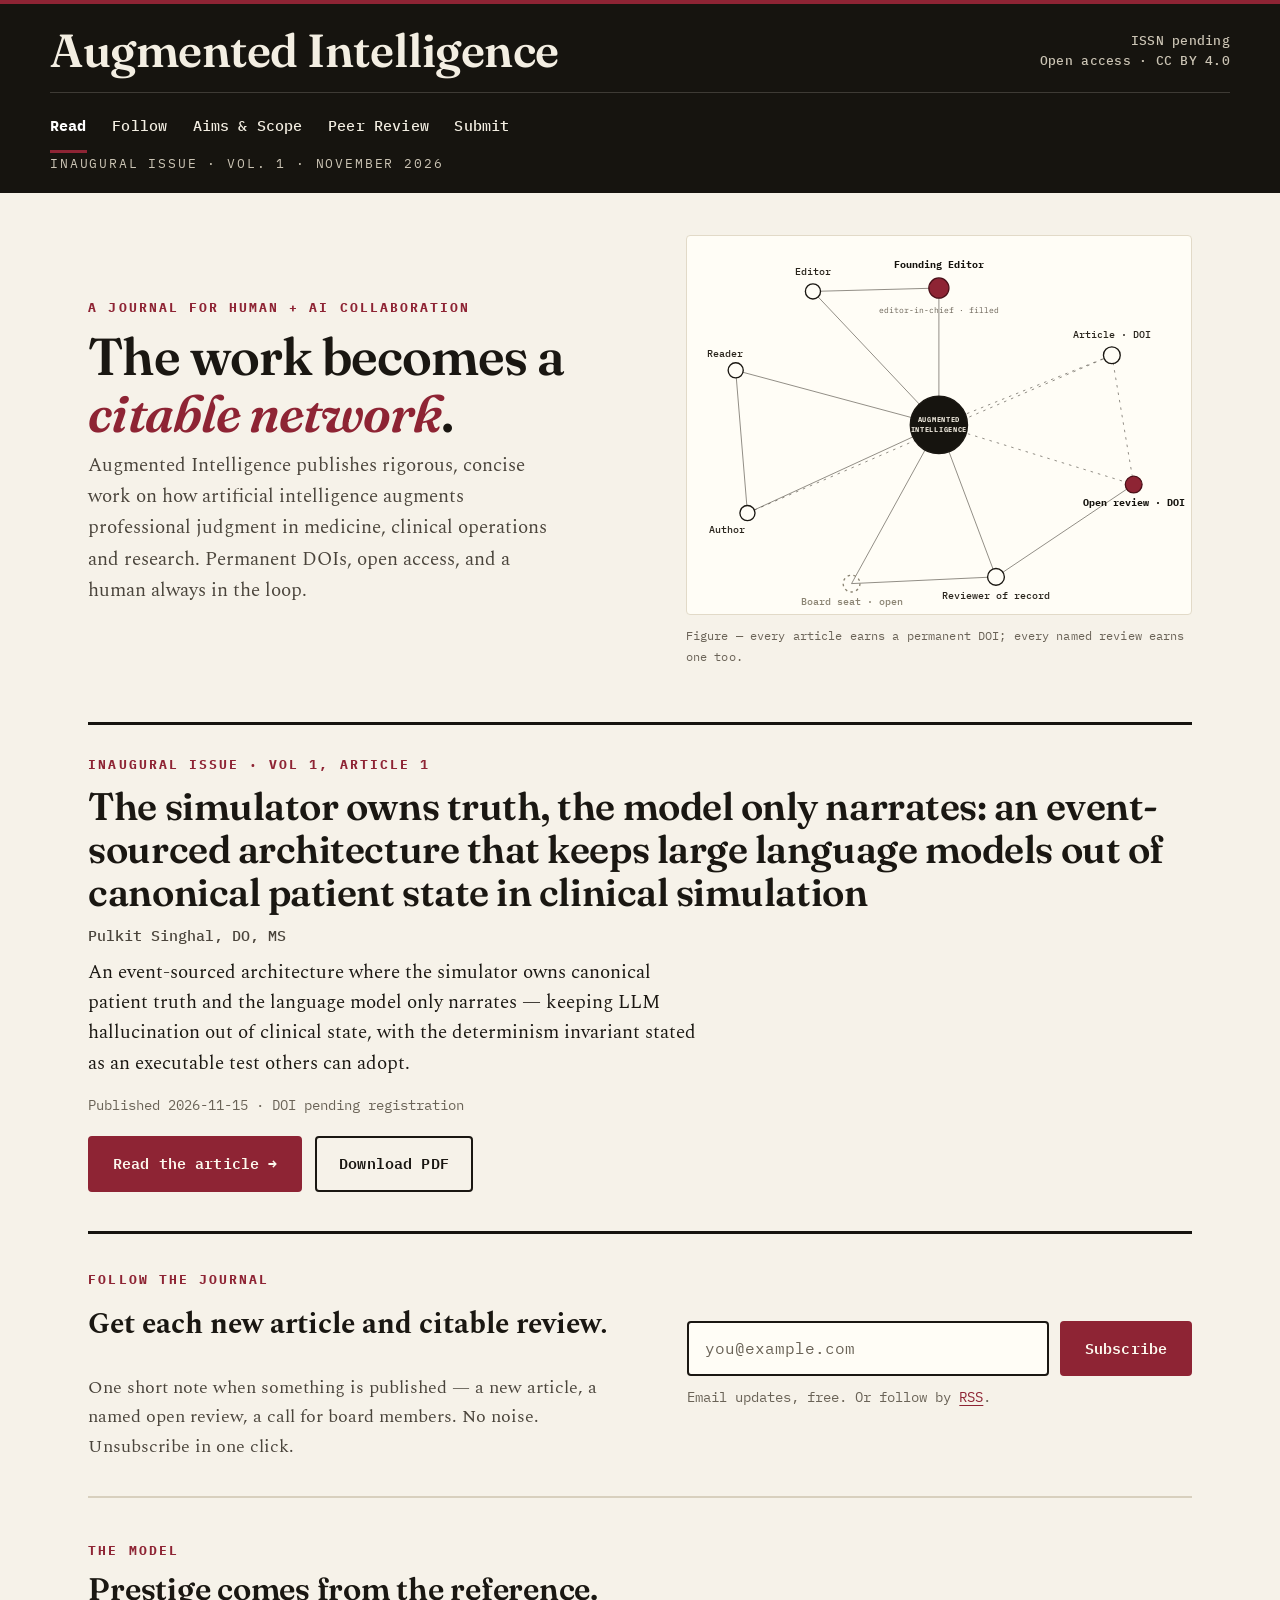
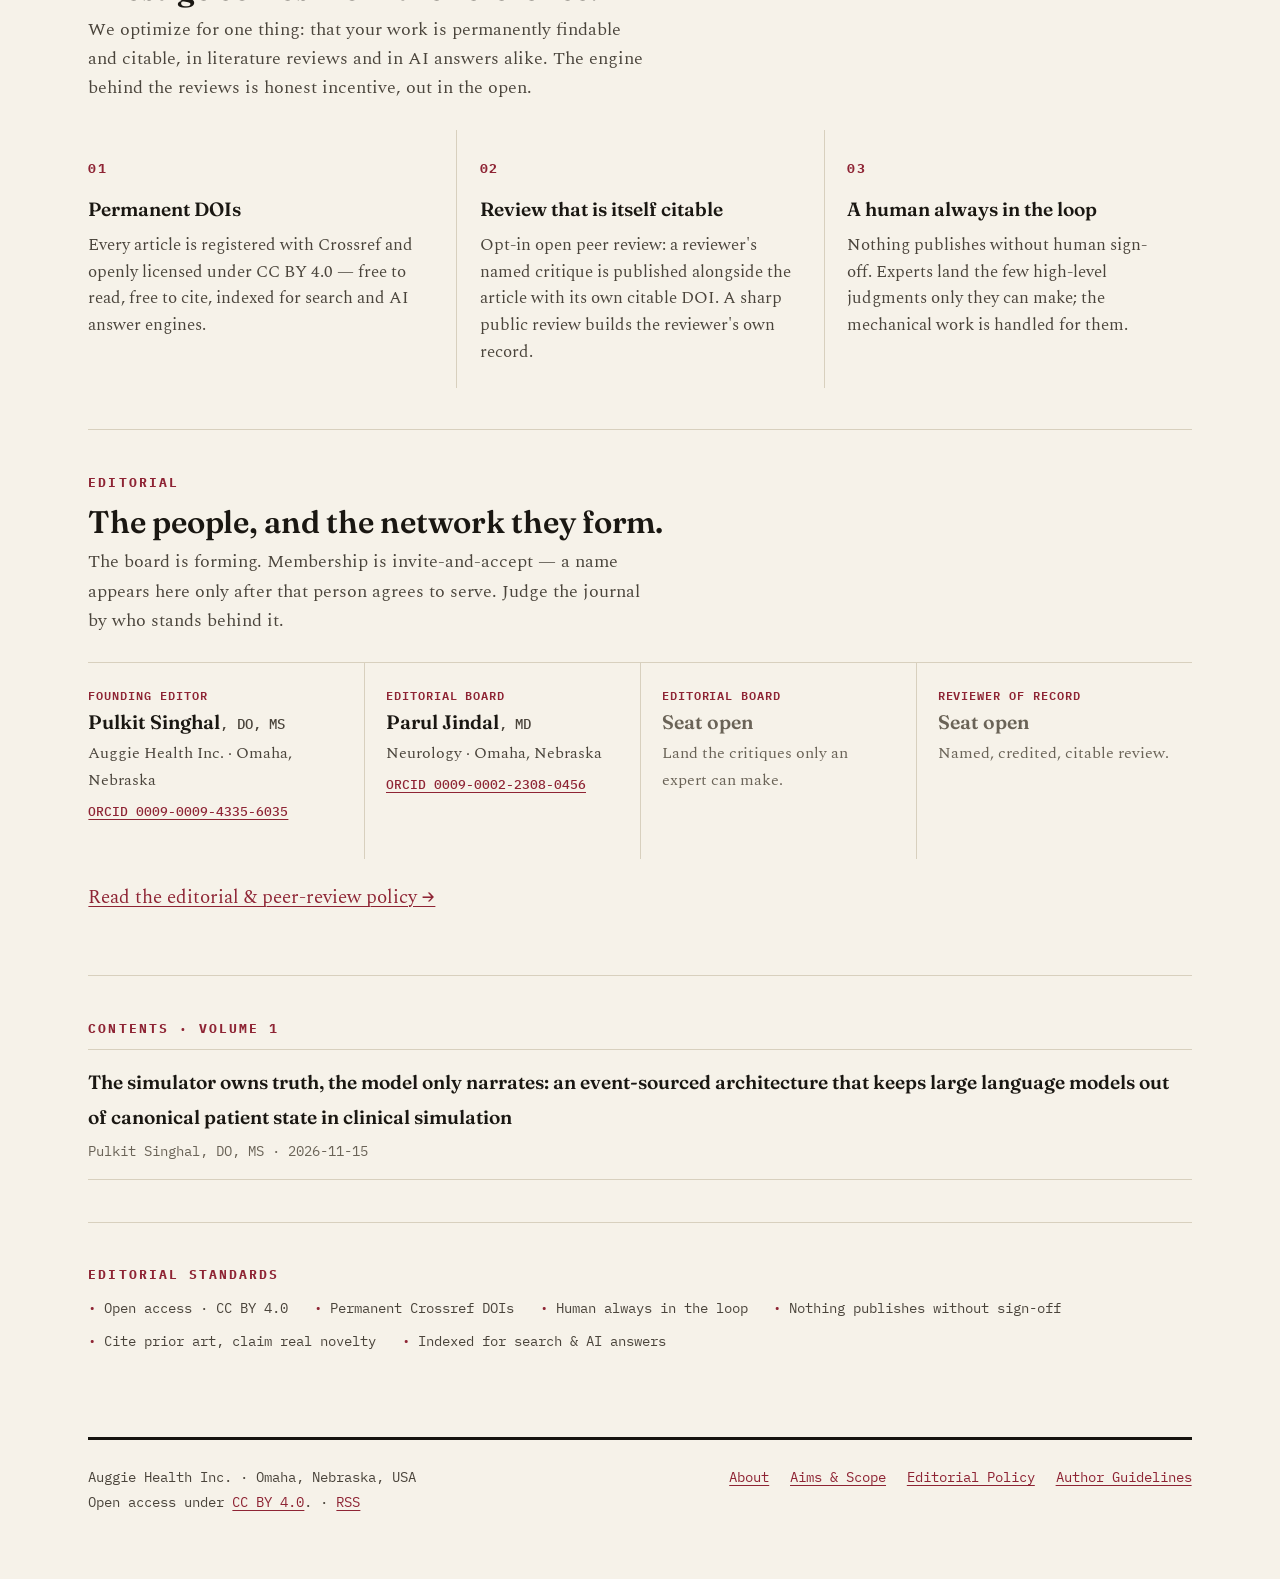
==== commit 2c22cfd2: "feat(site): add Dr. Parul Jindal ORCID to editorial board and metadata Wires her verified ORCID (000" ====
--- a/index.html
+++ b/index.html
@@ -41,7 +41,7 @@
     "license": "https://creativecommons.org/licenses/by/4.0/",
     "editor": [
       {"@type": "Person", "name": "Pulkit Singhal", "@id": "https://orcid.org/0009-0009-4335-6035", "sameAs": "https://orcid.org/0009-0009-4335-6035"},
-      {"@type": "Person", "name": "Parul Jindal", "jobTitle": "Neurologist"}
+      {"@type": "Person", "name": "Parul Jindal", "jobTitle": "Neurologist", "@id": "https://orcid.org/0009-0002-2308-0456", "sameAs": "https://orcid.org/0009-0002-2308-0456"}
     ]
   }
 }
@@ -207,7 +207,7 @@
         <span class="role">Editorial Board</span>
         <span class="name">Parul Jindal<span class="postnom">, MD</span></span>
         <p class="aff">Neurology · Omaha, Nebraska</p>
-        
+        <p class="links"><a href="https://orcid.org/0009-0002-2308-0456">ORCID 0009-0002-2308-0456</a></p>
       </div>
       <div class="person seat">
         <span class="role">Editorial Board</span>
